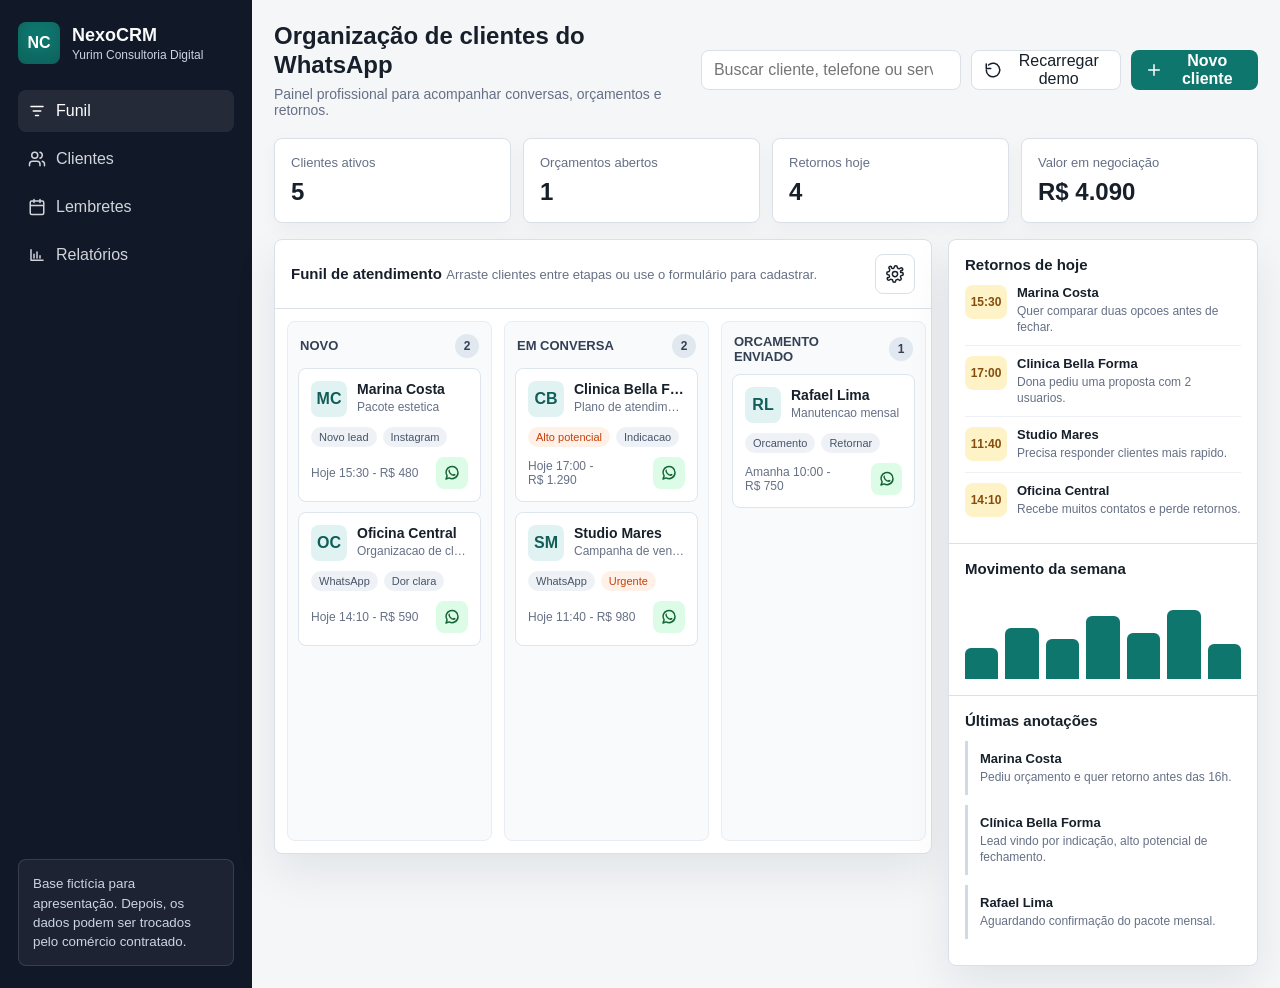
==== index.html @ 7f3ce528 "crm" ====
<!doctype html>
<html lang="pt-BR">

<head>
    <meta charset="utf-8">
    <meta name="viewport" content="width=device-width, initial-scale=1">
    <title>NexoCRM - Demonstração</title>
    <link rel="stylesheet" href="css/style.css">
</head>

</head>

<body>
    <div class="app">
        <aside class="sidebar">
            <div class="brand">
                <div class="mark">NC</div>
                <div>
                    <strong>NexoCRM</strong>
                    <span>Yurim Consultoria Digital</span>
                </div>
            </div>

            <nav class="nav" aria-label="Menu principal">
                <button class="active" type="button" title="Funil">
                    <svg class="icon" viewBox="0 0 24 24" fill="none" aria-hidden="true">
                        <path d="M4 6h16M7 12h10M10 18h4" stroke="currentColor" stroke-width="2"
                            stroke-linecap="round" />
                    </svg>
                    Funil
                </button>
                <button type="button" title="Clientes">
                    <svg class="icon" viewBox="0 0 24 24" fill="none" aria-hidden="true">
                        <path
                            d="M16 21v-2a4 4 0 0 0-4-4H6a4 4 0 0 0-4 4v2M9 11a4 4 0 1 0 0-8 4 4 0 0 0 0 8ZM22 21v-2a4 4 0 0 0-3-3.87M16 3.13a4 4 0 0 1 0 7.75"
                            stroke="currentColor" stroke-width="2" stroke-linecap="round" stroke-linejoin="round" />
                    </svg>
                    Clientes
                </button>
                <button type="button" title="Lembretes">
                    <svg class="icon" viewBox="0 0 24 24" fill="none" aria-hidden="true">
                        <path
                            d="M8 2v4M16 2v4M3 10h18M5 4h14a2 2 0 0 1 2 2v14a2 2 0 0 1-2 2H5a2 2 0 0 1-2-2V6a2 2 0 0 1 2-2Z"
                            stroke="currentColor" stroke-width="2" stroke-linecap="round" />
                    </svg>
                    Lembretes
                </button>
                <button type="button" title="Relatórios">
                    <svg class="icon" viewBox="0 0 24 24" fill="none" aria-hidden="true">
                        <path d="M4 19V5M4 19h16M8 16v-5M12 16V8M16 16v-3" stroke="currentColor" stroke-width="2"
                            stroke-linecap="round" />
                    </svg>
                    Relatórios
                </button>
            </nav>

            <div class="sidebar-note">
                <small>Base fictícia para apresentação. Depois, os dados podem ser trocados pelo comércio
                    contratado.</small>
            </div>
        </aside>

        <main class="main">
            <header class="topbar">
                <div class="title">
                    <h1>Organização de clientes do WhatsApp</h1>
                    <p>Painel profissional para acompanhar conversas, orçamentos e retornos.</p>
                </div>
                <div class="actions">
                    <input class="search" id="search" type="search" placeholder="Buscar cliente, telefone ou serviço">
                    <button class="secondary" type="button" id="demoDataBtn">
                        <svg class="icon" viewBox="0 0 24 24" fill="none" aria-hidden="true">
                            <path d="M3 12a9 9 0 1 0 3-6.7M3 4v6h6" stroke="currentColor" stroke-width="2"
                                stroke-linecap="round" stroke-linejoin="round" />
                        </svg>
                        Recarregar demo
                    </button>
                    <button class="primary" type="button" id="openModal">
                        <svg class="icon" viewBox="0 0 24 24" fill="none" aria-hidden="true">
                            <path d="M12 5v14M5 12h14" stroke="currentColor" stroke-width="2" stroke-linecap="round" />
                        </svg>
                        Novo cliente
                    </button>
                </div>
            </header>

            <section class="metrics" aria-label="Resumo">
                <div class="metric">
                    <span>Clientes ativos</span>
                    <strong id="activeCount">0</strong>
                </div>
                <div class="metric">
                    <span>Orçamentos abertos</span>
                    <strong id="quoteCount">0</strong>
                </div>
                <div class="metric">
                    <span>Retornos hoje</span>
                    <strong id="reminderCount">0</strong>
                </div>
                <div class="metric">
                    <span>Valor em negociação</span>
                    <strong id="pipelineValue">R$ 0</strong>
                </div>
            </section>

            <section class="layout">
                <div class="board-wrap">
                    <div class="board-head">
                        <div>
                            <strong>Funil de atendimento</strong>
                            <span>Arraste clientes entre etapas ou use o formulário para cadastrar.</span>
                        </div>
                        <button class="icon-btn" type="button" title="Configurações">
                            <svg class="icon" viewBox="0 0 24 24" fill="none" aria-hidden="true">
                                <path
                                    d="M12 15.5a3.5 3.5 0 1 0 0-7 3.5 3.5 0 0 0 0 7ZM19.4 15a1.7 1.7 0 0 0 .34 1.87l.06.06a2 2 0 1 1-2.83 2.83l-.06-.06A1.7 1.7 0 0 0 15 19.36a1.7 1.7 0 0 0-1 .15 1.7 1.7 0 0 0-1 1.55V21a2 2 0 1 1-4 0v-.09a1.7 1.7 0 0 0-1-1.55 1.7 1.7 0 0 0-1-.15 1.7 1.7 0 0 0-1.87.34l-.06.06a2 2 0 1 1-2.83-2.83l.06-.06A1.7 1.7 0 0 0 4.64 15a1.7 1.7 0 0 0-.15-1 1.7 1.7 0 0 0-1.55-1H3a2 2 0 1 1 0-4h.09a1.7 1.7 0 0 0 1.55-1 1.7 1.7 0 0 0 .15-1 1.7 1.7 0 0 0-.34-1.87l-.06-.06a2 2 0 1 1 2.83-2.83l.06.06A1.7 1.7 0 0 0 9 4.64a1.7 1.7 0 0 0 1-.15 1.7 1.7 0 0 0 1-1.55V3a2 2 0 1 1 4 0v.09a1.7 1.7 0 0 0 1 1.55 1.7 1.7 0 0 0 1 .15 1.7 1.7 0 0 0 1.87-.34l.06-.06a2 2 0 1 1 2.83 2.83l-.06.06A1.7 1.7 0 0 0 19.36 9c.06.35.12.68.15 1H21a2 2 0 1 1 0 4h-.09a1.7 1.7 0 0 0-1.55 1Z"
                                    stroke="currentColor" stroke-width="2" stroke-linecap="round"
                                    stroke-linejoin="round" />
                            </svg>
                        </button>
                    </div>
                    <div class="board" id="board"></div>
                </div>

                <aside class="aside-panel">
                    <div class="aside-section">
                        <h3>Retornos de hoje</h3>
                        <div id="reminders"></div>
                    </div>
                    <div class="aside-section">
                        <h3>Movimento da semana</h3>
                        <div class="mini-chart" aria-label="Gráfico de contatos por dia">
                            <div class="bar" style="height: 38%"></div>
                            <div class="bar" style="height: 62%"></div>
                            <div class="bar" style="height: 48%"></div>
                            <div class="bar" style="height: 76%"></div>
                            <div class="bar" style="height: 56%"></div>
                            <div class="bar" style="height: 84%"></div>
                            <div class="bar" style="height: 42%"></div>
                        </div>
                    </div>
                    <div class="aside-section">
                        <h3>Últimas anotações</h3>
                        <div class="activity">
                            <strong>Marina Costa</strong>
                            <span>Pediu orçamento e quer retorno antes das 16h.</span>
                        </div>
                        <div class="activity">
                            <strong>Clínica Bella Forma</strong>
                            <span>Lead vindo por indicação, alto potencial de fechamento.</span>
                        </div>
                        <div class="activity">
                            <strong>Rafael Lima</strong>
                            <span>Aguardando confirmação do pacote mensal.</span>
                        </div>
                    </div>
                </aside>
            </section>
        </main>
    </div>

    <div class="modal-backdrop" id="modalBackdrop" role="dialog" aria-modal="true" aria-labelledby="modalTitle">
        <div class="modal">
            <div class="modal-head">
                <h2 id="modalTitle">Novo cliente</h2>
                <button class="icon-btn" type="button" id="closeModal" title="Fechar">
                    <svg class="icon" viewBox="0 0 24 24" fill="none" aria-hidden="true">
                        <path d="M18 6 6 18M6 6l12 12" stroke="currentColor" stroke-width="2" stroke-linecap="round" />
                    </svg>
                </button>
            </div>
            <form class="form" id="clientForm">
                <div class="field">
                    <label for="name">Nome</label>
                    <input id="name" name="name" required placeholder="Ex.: Camila Rocha">
                </div>
                <div class="field">
                    <label for="phone">WhatsApp</label>
                    <input id="phone" name="phone" required placeholder="Ex.: 11999990000">
                </div>
                <div class="field">
                    <label for="service">Interesse</label>
                    <input id="service" name="service" required placeholder="Ex.: orçamento mensal">
                </div>
                <div class="field">
                    <label for="value">Valor estimado</label>
                    <input id="value" name="value" type="number" min="0" step="50" placeholder="Ex.: 650">
                </div>
                <div class="field">
                    <label for="stage">Etapa</label>
                    <select id="stage" name="stage">
                        <option value="novo">Novo</option>
                        <option value="conversa">Em conversa</option>
                        <option value="orcamento">Orçamento enviado</option>
                        <option value="fechado">Fechado</option>
                        <option value="perdido">Perdido</option>
                    </select>
                </div>
                <div class="field">
                    <label for="reminder">Retorno</label>
                    <input id="reminder" name="reminder" placeholder="Ex.: Hoje 15:30">
                </div>
                <div class="field full">
                    <label for="note">Observação</label>
                    <textarea id="note" name="note" rows="3"
                        placeholder="Resumo da conversa, preferência ou próximo passo"></textarea>
                </div>
                <div class="modal-actions">
                    <button class="secondary" type="button" id="cancelModal">Cancelar</button>
                    <button class="primary" type="submit">Salvar cliente</button>
                </div>
            </form>
        </div>
    </div>

    <div class="toast" id="toast"></div>

    <script src="js/custom.js"></script>
</body>

</html>
---- css/style.css ----
:root {
      --bg: #f4f6f8;
      --panel: #ffffff;
      --panel-soft: #f8fafc;
      --ink: #17202a;
      --muted: #667085;
      --line: #d9e0e8;
      --brand: #0f766e;
      --brand-strong: #115e59;
      --accent: #c2410c;
      --ok: #15803d;
      --warn: #a16207;
      --lost: #9f1239;
      --shadow: 0 18px 45px rgba(15, 23, 42, 0.08);
    }

    * {
      box-sizing: border-box;
    }

    body {
      margin: 0;
      font-family: Inter, "Segoe UI", Arial, sans-serif;
      background: var(--bg);
      color: var(--ink);
      letter-spacing: 0;
    }

    button, input, select, textarea {
      font: inherit;
    }

    .app {
      min-height: 100vh;
      display: grid;
      grid-template-columns: 252px 1fr;
    }

    .sidebar {
      background: #111827;
      color: #f9fafb;
      padding: 22px 18px;
      display: flex;
      flex-direction: column;
      gap: 26px;
    }

    .brand {
      display: flex;
      align-items: center;
      gap: 12px;
    }

    .mark {
      width: 42px;
      height: 42px;
      border-radius: 8px;
      display: grid;
      place-items: center;
      background: #0f766e;
      color: white;
      font-weight: 800;
      box-shadow: inset 0 -8px 18px rgba(0, 0, 0, 0.18);
    }

    .brand strong {
      display: block;
      font-size: 18px;
    }

    .brand span {
      display: block;
      margin-top: 2px;
      color: #cbd5e1;
      font-size: 12px;
    }

    .nav {
      display: grid;
      gap: 6px;
    }

    .nav button {
      border: 0;
      color: #d1d5db;
      background: transparent;
      min-height: 42px;
      padding: 0 10px;
      border-radius: 8px;
      display: flex;
      align-items: center;
      gap: 10px;
      cursor: pointer;
      text-align: left;
    }

    .nav button.active,
    .nav button:hover {
      background: rgba(255, 255, 255, 0.08);
      color: #fff;
    }

    .icon {
      width: 18px;
      height: 18px;
      flex: 0 0 auto;
    }

    .sidebar-note {
      margin-top: auto;
      padding: 14px;
      border: 1px solid rgba(255, 255, 255, 0.12);
      border-radius: 8px;
      background: rgba(255, 255, 255, 0.05);
    }

    .sidebar-note small {
      display: block;
      color: #cbd5e1;
      line-height: 1.45;
    }

    .main {
      min-width: 0;
      padding: 22px;
    }

    .topbar {
      display: flex;
      justify-content: space-between;
      align-items: center;
      gap: 16px;
      margin-bottom: 20px;
    }

    .title h1 {
      margin: 0;
      font-size: 24px;
      line-height: 1.2;
    }

    .title p {
      margin: 6px 0 0;
      color: var(--muted);
      font-size: 14px;
    }

    .actions {
      display: flex;
      align-items: center;
      gap: 10px;
    }

    .search {
      min-width: 260px;
      border: 1px solid var(--line);
      border-radius: 8px;
      min-height: 40px;
      padding: 0 12px;
      background: white;
      outline: none;
    }

    .primary,
    .secondary,
    .icon-btn {
      border: 0;
      border-radius: 8px;
      min-height: 40px;
      display: inline-flex;
      align-items: center;
      justify-content: center;
      gap: 8px;
      cursor: pointer;
    }

    .primary {
      background: var(--brand);
      color: white;
      padding: 0 14px;
      font-weight: 700;
    }

    .primary:hover {
      background: var(--brand-strong);
    }

    .secondary {
      background: white;
      color: var(--ink);
      border: 1px solid var(--line);
      padding: 0 12px;
    }

    .icon-btn {
      width: 40px;
      background: white;
      border: 1px solid var(--line);
      color: var(--ink);
    }

    .metrics {
      display: grid;
      grid-template-columns: repeat(4, minmax(0, 1fr));
      gap: 12px;
      margin-bottom: 16px;
    }

    .metric {
      background: var(--panel);
      border: 1px solid var(--line);
      border-radius: 8px;
      padding: 16px;
      box-shadow: 0 6px 18px rgba(15, 23, 42, 0.04);
    }

    .metric span {
      display: block;
      color: var(--muted);
      font-size: 13px;
    }

    .metric strong {
      display: block;
      margin-top: 8px;
      font-size: 24px;
    }

    .layout {
      display: grid;
      grid-template-columns: minmax(0, 1fr) 310px;
      gap: 16px;
      align-items: start;
    }

    .board-wrap,
    .aside-panel {
      background: var(--panel);
      border: 1px solid var(--line);
      border-radius: 8px;
      box-shadow: var(--shadow);
    }

    .board-head {
      padding: 14px 16px;
      border-bottom: 1px solid var(--line);
      display: flex;
      justify-content: space-between;
      align-items: center;
      gap: 12px;
    }

    .board-head strong {
      font-size: 15px;
    }

    .board-head span {
      color: var(--muted);
      font-size: 13px;
    }

    .board {
      display: grid;
      grid-template-columns: repeat(5, minmax(205px, 1fr));
      gap: 12px;
      padding: 12px;
      overflow-x: auto;
    }

    .column {
      background: var(--panel-soft);
      border: 1px solid #e8edf3;
      border-radius: 8px;
      min-height: 520px;
      padding: 10px;
    }

    .column h2 {
      margin: 2px 2px 10px;
      font-size: 13px;
      display: flex;
      align-items: center;
      justify-content: space-between;
      gap: 8px;
      color: #344054;
      text-transform: uppercase;
    }

    .count {
      min-width: 24px;
      height: 24px;
      border-radius: 999px;
      display: inline-grid;
      place-items: center;
      background: #e2e8f0;
      color: #334155;
      font-size: 12px;
    }

    .card {
      background: white;
      border: 1px solid #dde5ee;
      border-radius: 8px;
      padding: 12px;
      margin-bottom: 10px;
      cursor: grab;
    }

    .card:hover {
      border-color: #9bb8b4;
      box-shadow: 0 10px 22px rgba(15, 23, 42, 0.08);
    }

    .card-top {
      display: flex;
      gap: 10px;
      align-items: flex-start;
    }

    .avatar {
      width: 36px;
      height: 36px;
      border-radius: 8px;
      background: #e0f2f1;
      color: #115e59;
      display: grid;
      place-items: center;
      font-weight: 800;
      flex: 0 0 auto;
    }

    .client {
      min-width: 0;
    }

    .client strong {
      display: block;
      font-size: 14px;
      white-space: nowrap;
      overflow: hidden;
      text-overflow: ellipsis;
    }

    .client span {
      display: block;
      margin-top: 3px;
      color: var(--muted);
      font-size: 12px;
      white-space: nowrap;
      overflow: hidden;
      text-overflow: ellipsis;
    }

    .tag-row {
      display: flex;
      flex-wrap: wrap;
      gap: 6px;
      margin: 10px 0;
    }

    .tag {
      border-radius: 999px;
      padding: 4px 8px;
      font-size: 11px;
      background: #eef2f7;
      color: #475467;
    }

    .tag.hot {
      background: #fff1e7;
      color: var(--accent);
    }

    .tag.ok {
      background: #e9f8ee;
      color: var(--ok);
    }

    .card-footer {
      display: flex;
      justify-content: space-between;
      align-items: center;
      gap: 8px;
      color: var(--muted);
      font-size: 12px;
    }

    .whats {
      width: 32px;
      height: 32px;
      border-radius: 8px;
      border: 0;
      background: #dcfce7;
      color: #166534;
      display: inline-grid;
      place-items: center;
      cursor: pointer;
    }

    .aside-panel {
      overflow: hidden;
    }

    .aside-section {
      padding: 16px;
      border-bottom: 1px solid var(--line);
    }

    .aside-section:last-child {
      border-bottom: 0;
    }

    .aside-section h3 {
      margin: 0 0 12px;
      font-size: 15px;
    }

    .reminder {
      display: grid;
      grid-template-columns: 42px 1fr;
      gap: 10px;
      padding: 10px 0;
      border-top: 1px solid #edf1f5;
    }

    .reminder:first-of-type {
      border-top: 0;
      padding-top: 0;
    }

    .time {
      height: 34px;
      border-radius: 8px;
      background: #fef3c7;
      color: #854d0e;
      display: grid;
      place-items: center;
      font-size: 12px;
      font-weight: 800;
    }

    .reminder strong,
    .activity strong {
      display: block;
      font-size: 13px;
    }

    .reminder span,
    .activity span {
      display: block;
      margin-top: 3px;
      color: var(--muted);
      font-size: 12px;
      line-height: 1.35;
    }

    .activity {
      padding: 10px 0 10px 12px;
      border-left: 3px solid #d0d9e5;
      margin-bottom: 10px;
    }

    .mini-chart {
      display: grid;
      grid-template-columns: repeat(7, 1fr);
      align-items: end;
      gap: 7px;
      height: 90px;
      padding-top: 8px;
    }

    .bar {
      border-radius: 6px 6px 0 0;
      background: #0f766e;
      min-height: 18px;
    }

    .modal-backdrop {
      position: fixed;
      inset: 0;
      display: none;
      place-items: center;
      background: rgba(15, 23, 42, 0.42);
      padding: 18px;
      z-index: 10;
    }

    .modal-backdrop.open {
      display: grid;
    }

    .modal {
      width: min(560px, 100%);
      background: white;
      border-radius: 8px;
      box-shadow: 0 28px 80px rgba(15, 23, 42, 0.24);
      overflow: hidden;
    }

    .modal-head {
      padding: 16px 18px;
      border-bottom: 1px solid var(--line);
      display: flex;
      justify-content: space-between;
      align-items: center;
      gap: 10px;
    }

    .modal-head h2 {
      margin: 0;
      font-size: 18px;
    }

    .form {
      padding: 18px;
      display: grid;
      grid-template-columns: 1fr 1fr;
      gap: 12px;
    }

    .field {
      display: grid;
      gap: 6px;
    }

    .field.full {
      grid-column: 1 / -1;
    }

    .field label {
      font-size: 12px;
      color: #475467;
      font-weight: 700;
    }

    .field input,
    .field select,
    .field textarea {
      width: 100%;
      border: 1px solid var(--line);
      border-radius: 8px;
      min-height: 40px;
      padding: 9px 10px;
      outline: none;
      resize: vertical;
    }

    .modal-actions {
      grid-column: 1 / -1;
      display: flex;
      justify-content: flex-end;
      gap: 10px;
      padding-top: 4px;
    }

    .toast {
      position: fixed;
      right: 18px;
      bottom: 18px;
      background: #111827;
      color: white;
      padding: 12px 14px;
      border-radius: 8px;
      box-shadow: var(--shadow);
      display: none;
      z-index: 20;
      font-size: 14px;
    }

    .toast.show {
      display: block;
    }

    @media (max-width: 1100px) {
      .app {
        grid-template-columns: 1fr;
      }

      .sidebar {
        display: none;
      }

      .layout {
        grid-template-columns: 1fr;
      }
    }

    @media (max-width: 760px) {
      .main {
        padding: 14px;
      }

      .topbar,
      .actions {
        align-items: stretch;
        flex-direction: column;
      }

      .search,
      .primary,
      .secondary {
        width: 100%;
      }

      .metrics {
        grid-template-columns: 1fr 1fr;
      }

      .board {
        grid-template-columns: repeat(5, 220px);
      }

      .form {
        grid-template-columns: 1fr;
      }
    }
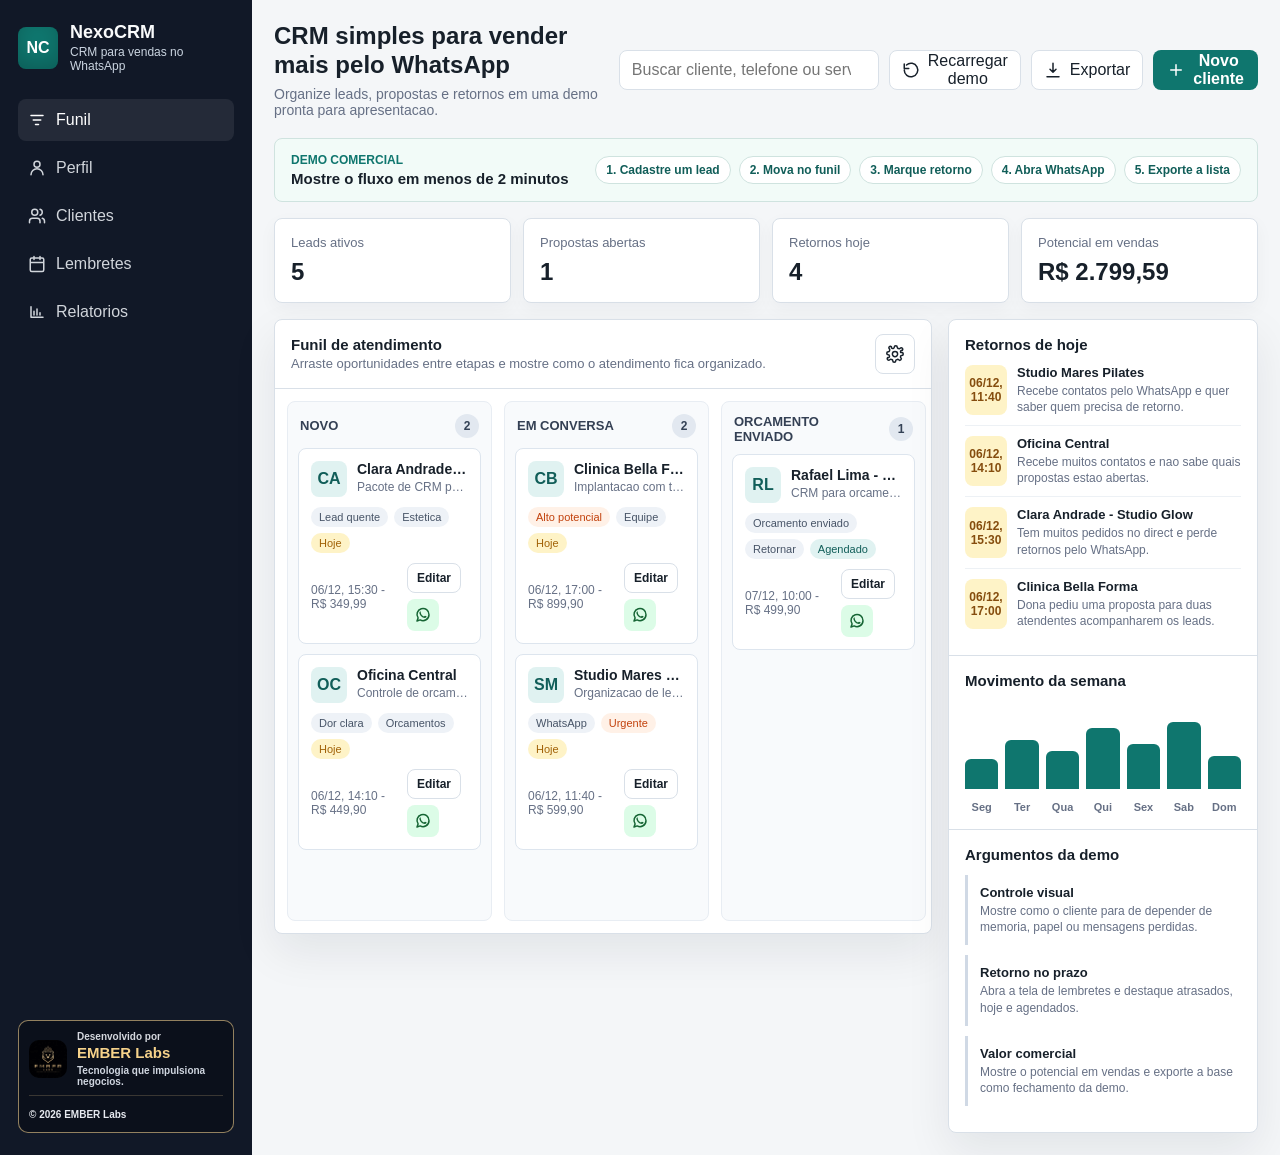
==== commit 24c529c3: "Atualiza demo comercial do CRM" ====
--- a/index.html
+++ b/index.html
@@ -4,10 +4,8 @@
 <head>
     <meta charset="utf-8">
     <meta name="viewport" content="width=device-width, initial-scale=1">
-    <title>NexoCRM - Demonstração</title>
+    <title>NexoCRM - Demo Comercial</title>
     <link rel="stylesheet" href="css/style.css">
-</head>
-
 </head>
 
 <body>
@@ -17,19 +15,26 @@
                 <div class="mark">NC</div>
                 <div>
                     <strong>NexoCRM</strong>
-                    <span>Yurim Consultoria Digital</span>
+                    <span>CRM para vendas no WhatsApp</span>
                 </div>
             </div>
 
             <nav class="nav" aria-label="Menu principal">
-                <button class="active" type="button" title="Funil">
+                <button class="active" type="button" title="Funil" data-view="funil">
                     <svg class="icon" viewBox="0 0 24 24" fill="none" aria-hidden="true">
                         <path d="M4 6h16M7 12h10M10 18h4" stroke="currentColor" stroke-width="2"
                             stroke-linecap="round" />
                     </svg>
                     Funil
                 </button>
-                <button type="button" title="Clientes">
+                <button type="button" title="Perfil" data-view="perfil">
+                    <svg class="icon" viewBox="0 0 24 24" fill="none" aria-hidden="true">
+                        <path d="M20 21a8 8 0 0 0-16 0M12 11a4 4 0 1 0 0-8 4 4 0 0 0 0 8Z" stroke="currentColor"
+                            stroke-width="2" stroke-linecap="round" />
+                    </svg>
+                    Perfil
+                </button>
+                <button type="button" title="Clientes" data-view="clientes">
                     <svg class="icon" viewBox="0 0 24 24" fill="none" aria-hidden="true">
                         <path
                             d="M16 21v-2a4 4 0 0 0-4-4H6a4 4 0 0 0-4 4v2M9 11a4 4 0 1 0 0-8 4 4 0 0 0 0 8ZM22 21v-2a4 4 0 0 0-3-3.87M16 3.13a4 4 0 0 1 0 7.75"
@@ -37,7 +42,7 @@
                     </svg>
                     Clientes
                 </button>
-                <button type="button" title="Lembretes">
+                <button type="button" title="Lembretes" data-view="lembretes">
                     <svg class="icon" viewBox="0 0 24 24" fill="none" aria-hidden="true">
                         <path
                             d="M8 2v4M16 2v4M3 10h18M5 4h14a2 2 0 0 1 2 2v14a2 2 0 0 1-2 2H5a2 2 0 0 1-2-2V6a2 2 0 0 1 2-2Z"
@@ -45,29 +50,42 @@
                     </svg>
                     Lembretes
                 </button>
-                <button type="button" title="Relatórios">
+                <button type="button" title="Relatorios" data-view="relatorios">
                     <svg class="icon" viewBox="0 0 24 24" fill="none" aria-hidden="true">
                         <path d="M4 19V5M4 19h16M8 16v-5M12 16V8M16 16v-3" stroke="currentColor" stroke-width="2"
                             stroke-linecap="round" />
                     </svg>
-                    Relatórios
+                    Relatorios
                 </button>
             </nav>
 
-            <div class="sidebar-note">
-                <small>Base fictícia para apresentação. Depois, os dados podem ser trocados pelo comércio
-                    contratado.</small>
+            <div class="sidebar-footer">
+                <div class="ember-footer">
+                    <div class="ember-card">
+                        <div class="ember-top">
+                            <img src="img/ember-labs.png" alt="EMBER Labs" class="ember-logo">
+                            <div>
+                                <span>Desenvolvido por</span>
+                                <strong>EMBER Labs</strong>
+                                <p>Tecnologia que impulsiona negocios.</p>
+                            </div>
+                        </div>
+                        <div class="ember-bottom">
+                            <strong>&copy; 2026 EMBER Labs</strong>
+                        </div>
+                    </div>
+                </div>
             </div>
         </aside>
 
         <main class="main">
             <header class="topbar">
                 <div class="title">
-                    <h1>Organização de clientes do WhatsApp</h1>
-                    <p>Painel profissional para acompanhar conversas, orçamentos e retornos.</p>
+                    <h1 id="pageTitle">CRM simples para vender mais pelo WhatsApp</h1>
+                    <p id="pageSubtitle">Organize leads, propostas e retornos em uma demo pronta para apresentacao.</p>
                 </div>
                 <div class="actions">
-                    <input class="search" id="search" type="search" placeholder="Buscar cliente, telefone ou serviço">
+                    <input class="search" id="search" type="search" placeholder="Buscar cliente, telefone ou servico">
                     <button class="secondary" type="button" id="demoDataBtn">
                         <svg class="icon" viewBox="0 0 24 24" fill="none" aria-hidden="true">
                             <path d="M3 12a9 9 0 1 0 3-6.7M3 4v6h6" stroke="currentColor" stroke-width="2"
@@ -75,6 +93,13 @@
                         </svg>
                         Recarregar demo
                     </button>
+                    <button class="secondary" type="button" id="exportClientsBtn">
+                        <svg class="icon" viewBox="0 0 24 24" fill="none" aria-hidden="true">
+                            <path d="M12 3v12M8 11l4 4 4-4M4 21h16" stroke="currentColor" stroke-width="2"
+                                stroke-linecap="round" stroke-linejoin="round" />
+                        </svg>
+                        Exportar
+                    </button>
                     <button class="primary" type="button" id="openModal">
                         <svg class="icon" viewBox="0 0 24 24" fill="none" aria-hidden="true">
                             <path d="M12 5v14M5 12h14" stroke="currentColor" stroke-width="2" stroke-linecap="round" />
@@ -84,13 +109,27 @@
                 </div>
             </header>
 
+            <section class="demo-strip" aria-label="Roteiro da demonstracao">
+                <div>
+                    <span class="eyebrow">Demo comercial</span>
+                    <strong>Mostre o fluxo em menos de 2 minutos</strong>
+                </div>
+                <div class="demo-steps">
+                    <span>1. Cadastre um lead</span>
+                    <span>2. Mova no funil</span>
+                    <span>3. Marque retorno</span>
+                    <span>4. Abra WhatsApp</span>
+                    <span>5. Exporte a lista</span>
+                </div>
+            </section>
+
             <section class="metrics" aria-label="Resumo">
                 <div class="metric">
-                    <span>Clientes ativos</span>
+                    <span>Leads ativos</span>
                     <strong id="activeCount">0</strong>
                 </div>
                 <div class="metric">
-                    <span>Orçamentos abertos</span>
+                    <span>Propostas abertas</span>
                     <strong id="quoteCount">0</strong>
                 </div>
                 <div class="metric">
@@ -98,64 +137,161 @@
                     <strong id="reminderCount">0</strong>
                 </div>
                 <div class="metric">
-                    <span>Valor em negociação</span>
+                    <span>Potencial em vendas</span>
                     <strong id="pipelineValue">R$ 0</strong>
                 </div>
             </section>
 
-            <section class="layout">
-                <div class="board-wrap">
-                    <div class="board-head">
+            <section class="view active" id="view-funil">
+                <div class="layout">
+                    <div class="board-wrap">
+                        <div class="board-head">
+                            <div>
+                                <strong>Funil de atendimento</strong>
+                            <span>Arraste oportunidades entre etapas e mostre como o atendimento fica organizado.</span>
+                            </div>
+                            <button class="icon-btn" type="button" title="Configuracoes">
+                                <svg class="icon" viewBox="0 0 24 24" fill="none" aria-hidden="true">
+                                    <path
+                                        d="M12 15.5a3.5 3.5 0 1 0 0-7 3.5 3.5 0 0 0 0 7ZM19.4 15a1.7 1.7 0 0 0 .34 1.87l.06.06a2 2 0 1 1-2.83 2.83l-.06-.06A1.7 1.7 0 0 0 15 19.36a1.7 1.7 0 0 0-1 .15 1.7 1.7 0 0 0-1 1.55V21a2 2 0 1 1-4 0v-.09a1.7 1.7 0 0 0-1-1.55 1.7 1.7 0 0 0-1-.15 1.7 1.7 0 0 0-1.87.34l-.06.06a2 2 0 1 1-2.83-2.83l.06-.06A1.7 1.7 0 0 0 4.64 15a1.7 1.7 0 0 0-.15-1 1.7 1.7 0 0 0-1.55-1H3a2 2 0 1 1 0-4h.09a1.7 1.7 0 0 0 1.55-1 1.7 1.7 0 0 0 .15-1 1.7 1.7 0 0 0-.34-1.87l-.06-.06a2 2 0 1 1 2.83-2.83l.06.06A1.7 1.7 0 0 0 9 4.64a1.7 1.7 0 0 0 1-.15 1.7 1.7 0 0 0 1-1.55V3a2 2 0 1 1 4 0v.09a1.7 1.7 0 0 0 1 1.55 1.7 1.7 0 0 0 1 .15 1.7 1.7 0 0 0 1.87-.34l.06-.06a2 2 0 1 1 2.83 2.83l-.06.06A1.7 1.7 0 0 0 19.36 9c.06.35.12.68.15 1H21a2 2 0 1 1 0 4h-.09a1.7 1.7 0 0 0-1.55 1Z"
+                                        stroke="currentColor" stroke-width="2" stroke-linecap="round"
+                                        stroke-linejoin="round" />
+                                </svg>
+                            </button>
+                        </div>
+                        <div class="board" id="board"></div>
+                    </div>
+
+                    <aside class="aside-panel">
+                        <div class="aside-section">
+                            <h3>Retornos de hoje</h3>
+                            <div id="reminders"></div>
+                        </div>
+                        <div class="aside-section">
+                            <h3>Movimento da semana</h3>
+                            <div class="mini-chart" aria-label="Grafico de contatos por dia">
+                                <div class="chart-day"><div class="bar" style="height: 38%"></div><span>Seg</span></div>
+                                <div class="chart-day"><div class="bar" style="height: 62%"></div><span>Ter</span></div>
+                                <div class="chart-day"><div class="bar" style="height: 48%"></div><span>Qua</span></div>
+                                <div class="chart-day"><div class="bar" style="height: 76%"></div><span>Qui</span></div>
+                                <div class="chart-day"><div class="bar" style="height: 56%"></div><span>Sex</span></div>
+                                <div class="chart-day"><div class="bar" style="height: 84%"></div><span>Sab</span></div>
+                                <div class="chart-day"><div class="bar" style="height: 42%"></div><span>Dom</span></div>
+                            </div>
+                        </div>
+                        <div class="aside-section">
+                            <h3>Argumentos da demo</h3>
+                            <div id="activityList"></div>
+                        </div>
+                    </aside>
+                </div>
+            </section>
+
+            <section class="view" id="view-perfil">
+                <div class="profile-grid">
+                    <div class="profile-card hero-profile">
+                        <div class="profile-avatar">YD</div>
                         <div>
-                            <strong>Funil de atendimento</strong>
-                            <span>Arraste clientes entre etapas ou use o formulário para cadastrar.</span>
-                        </div>
-                        <button class="icon-btn" type="button" title="Configurações">
-                            <svg class="icon" viewBox="0 0 24 24" fill="none" aria-hidden="true">
-                                <path
-                                    d="M12 15.5a3.5 3.5 0 1 0 0-7 3.5 3.5 0 0 0 0 7ZM19.4 15a1.7 1.7 0 0 0 .34 1.87l.06.06a2 2 0 1 1-2.83 2.83l-.06-.06A1.7 1.7 0 0 0 15 19.36a1.7 1.7 0 0 0-1 .15 1.7 1.7 0 0 0-1 1.55V21a2 2 0 1 1-4 0v-.09a1.7 1.7 0 0 0-1-1.55 1.7 1.7 0 0 0-1-.15 1.7 1.7 0 0 0-1.87.34l-.06.06a2 2 0 1 1-2.83-2.83l.06-.06A1.7 1.7 0 0 0 4.64 15a1.7 1.7 0 0 0-.15-1 1.7 1.7 0 0 0-1.55-1H3a2 2 0 1 1 0-4h.09a1.7 1.7 0 0 0 1.55-1 1.7 1.7 0 0 0 .15-1 1.7 1.7 0 0 0-.34-1.87l-.06-.06a2 2 0 1 1 2.83-2.83l.06.06A1.7 1.7 0 0 0 9 4.64a1.7 1.7 0 0 0 1-.15 1.7 1.7 0 0 0 1-1.55V3a2 2 0 1 1 4 0v.09a1.7 1.7 0 0 0 1 1.55 1.7 1.7 0 0 0 1 .15 1.7 1.7 0 0 0 1.87-.34l.06-.06a2 2 0 1 1 2.83 2.83l-.06.06A1.7 1.7 0 0 0 19.36 9c.06.35.12.68.15 1H21a2 2 0 1 1 0 4h-.09a1.7 1.7 0 0 0-1.55 1Z"
-                                    stroke="currentColor" stroke-width="2" stroke-linecap="round"
-                                    stroke-linejoin="round" />
-                            </svg>
-                        </button>
-                    </div>
-                    <div class="board" id="board"></div>
-                </div>
-
-                <aside class="aside-panel">
-                    <div class="aside-section">
-                        <h3>Retornos de hoje</h3>
-                        <div id="reminders"></div>
-                    </div>
-                    <div class="aside-section">
-                        <h3>Movimento da semana</h3>
-                        <div class="mini-chart" aria-label="Gráfico de contatos por dia">
-                            <div class="bar" style="height: 38%"></div>
-                            <div class="bar" style="height: 62%"></div>
-                            <div class="bar" style="height: 48%"></div>
-                            <div class="bar" style="height: 76%"></div>
-                            <div class="bar" style="height: 56%"></div>
-                            <div class="bar" style="height: 84%"></div>
-                            <div class="bar" style="height: 42%"></div>
-                        </div>
-                    </div>
-                    <div class="aside-section">
-                        <h3>Últimas anotações</h3>
-                        <div class="activity">
-                            <strong>Marina Costa</strong>
-                            <span>Pediu orçamento e quer retorno antes das 16h.</span>
-                        </div>
-                        <div class="activity">
-                            <strong>Clínica Bella Forma</strong>
-                            <span>Lead vindo por indicação, alto potencial de fechamento.</span>
-                        </div>
-                        <div class="activity">
-                            <strong>Rafael Lima</strong>
-                            <span>Aguardando confirmação do pacote mensal.</span>
-                        </div>
-                    </div>
-                </aside>
-            </section>
+                            <span class="eyebrow">Produto demonstrativo</span>
+                            <h2>NexoCRM para WhatsApp</h2>
+                            <p>Uma solucao simples para pequenas empresas controlarem leads, propostas e retornos sem perder vendas.
+                            </p>
+                        </div>
+                    </div>
+                    <div class="profile-card">
+                        <h3>Dados da empresa</h3>
+                        <div class="info-list">
+                            <div><span>Produto</span><strong>NexoCRM</strong></div>
+                            <div><span>Publico ideal</span><strong>Pequenos negocios</strong></div>
+                            <div><span>Canal principal</span><strong>WhatsApp</strong></div>
+                            <div><span>Entrega</span><strong>Demo + implantacao</strong></div>
+                        </div>
+                    </div>
+                    <div class="profile-card">
+                        <h3>Beneficios para vender</h3>
+                        <label class="check-row"><input type="checkbox" checked> Nao perder retorno de clientes</label>
+                        <label class="check-row"><input type="checkbox" checked> Visualizar propostas abertas</label>
+                        <label class="check-row"><input type="checkbox" checked> Exportar lista para acompanhamento</label>
+                    </div>
+                    <div class="profile-card wide">
+                        <h3>Mensagem pronta para WhatsApp</h3>
+                        <textarea
+                            rows="4">Ola! Vi seu interesse e deixei seu atendimento organizado aqui no nosso painel. Posso te chamar para seguirmos com a proposta?</textarea>
+                    </div>
+                    <div class="profile-card wide">
+                        <h3>Oferta sugerida</h3>
+                        <div class="offer-list">
+                            <div><strong>Implantacao</strong><span>Configuracao inicial, treinamento e entrega da demo personalizada.</span></div>
+                            <div><strong>Mensalidade</strong><span>Suporte, ajustes simples e evolucao do painel conforme o uso.</span></div>
+                            <div><strong>Diferencial</strong><span>Produto direto ao ponto para quem vende por WhatsApp e precisa de controle.</span></div>
+                        </div>
+                    </div>
+                </div>
+            </section>
+
+            <section class="view" id="view-clientes">
+                <div class="table-panel">
+                    <div class="panel-head">
+                        <div>
+                            <strong>Lista de clientes</strong>
+                            <span>Consulta rapida com telefone, interesse, etapa e valor estimado.</span>
+                        </div>
+                        <button class="primary" type="button" id="openModalClients">Novo cliente</button>
+                    </div>
+                    <div class="table-wrap">
+                        <table>
+                            <thead>
+                                <tr>
+                                    <th>Cliente</th>
+                                    <th>WhatsApp</th>
+                                    <th>Interesse</th>
+                                    <th>Origem</th>
+                                    <th>Prioridade</th>
+                                    <th>Responsavel</th>
+                                    <th>Etapa</th>
+                                    <th>Retorno</th>
+                                    <th>Valor</th>
+                                    <th>Acoes</th>
+                                </tr>
+                            </thead>
+                            <tbody id="clientRows"></tbody>
+                        </table>
+                    </div>
+                </div>
+            </section>
+
+            <section class="view" id="view-lembretes">
+                <div class="reminder-grid" id="reminderCards"></div>
+            </section>
+
+            <section class="view" id="view-relatorios">
+                <div class="report-grid">
+                    <div class="report-card">
+                        <span>Conversao</span>
+                        <strong id="conversionRate">0%</strong>
+                        <p>Clientes fechados sobre total de contatos.</p>
+                    </div>
+                    <div class="report-card">
+                        <span>Ticket medio</span>
+                        <strong id="averageTicket">R$ 0</strong>
+                        <p>Media dos clientes fechados.</p>
+                    </div>
+                    <div class="report-card">
+                        <span>Maior etapa</span>
+                        <strong id="largestStage">-</strong>
+                        <p>Onde ha mais clientes neste momento.</p>
+                    </div>
+                    <div class="report-card wide">
+                        <h3>Clientes por etapa</h3>
+                        <div class="stage-chart" id="stageChart"></div>
+                    </div>
+                    <div class="report-card wide">
+                        <h3>Resumo executivo</h3>
+                        <div class="summary-list" id="summaryList"></div>
+                    </div>
+                </div>
+            </section>
+
         </main>
     </div>
 
@@ -170,6 +306,7 @@
                 </button>
             </div>
             <form class="form" id="clientForm">
+                <input id="clientId" name="clientId" type="hidden">
                 <div class="field">
                     <label for="name">Nome</label>
                     <input id="name" name="name" required placeholder="Ex.: Camila Rocha">
@@ -180,42 +317,84 @@
                 </div>
                 <div class="field">
                     <label for="service">Interesse</label>
-                    <input id="service" name="service" required placeholder="Ex.: orçamento mensal">
+                    <input id="service" name="service" required placeholder="Ex.: orcamento mensal">
+                </div>
+                <div class="field">
+                    <label for="source">Origem</label>
+                    <select id="source" name="source">
+                        <option value="WhatsApp">WhatsApp</option>
+                        <option value="Instagram">Instagram</option>
+                        <option value="Indicacao">Indicacao</option>
+                        <option value="Site">Site</option>
+                        <option value="Presencial">Presencial</option>
+                        <option value="Outro">Outro</option>
+                    </select>
+                </div>
+                <div class="field">
+                    <label for="priority">Prioridade</label>
+                    <select id="priority" name="priority">
+                        <option value="Media">Media</option>
+                        <option value="Alta">Alta</option>
+                        <option value="Baixa">Baixa</option>
+                    </select>
+                </div>
+                <div class="field">
+                    <label for="owner">Responsavel</label>
+                    <input id="owner" name="owner" placeholder="Ex.: Yurim">
+                </div>
+                <div class="field">
+                    <label for="tags">Tags</label>
+                    <input id="tags" name="tags" placeholder="Ex.: urgente, indicacao">
                 </div>
                 <div class="field">
                     <label for="value">Valor estimado</label>
-                    <input id="value" name="value" type="number" min="0" step="50" placeholder="Ex.: 650">
+                    <input id="value" name="value" inputmode="decimal" placeholder="Ex.: 349,99">
                 </div>
                 <div class="field">
                     <label for="stage">Etapa</label>
                     <select id="stage" name="stage">
                         <option value="novo">Novo</option>
                         <option value="conversa">Em conversa</option>
-                        <option value="orcamento">Orçamento enviado</option>
+                        <option value="orcamento">Orcamento enviado</option>
                         <option value="fechado">Fechado</option>
                         <option value="perdido">Perdido</option>
                     </select>
                 </div>
                 <div class="field">
                     <label for="reminder">Retorno</label>
-                    <input id="reminder" name="reminder" placeholder="Ex.: Hoje 15:30">
+                    <input id="reminder" name="reminder" type="datetime-local">
                 </div>
                 <div class="field full">
-                    <label for="note">Observação</label>
+                    <label for="note">Observacao</label>
                     <textarea id="note" name="note" rows="3"
-                        placeholder="Resumo da conversa, preferência ou próximo passo"></textarea>
+                        placeholder="Resumo da conversa, preferencia ou proximo passo"></textarea>
                 </div>
                 <div class="modal-actions">
                     <button class="secondary" type="button" id="cancelModal">Cancelar</button>
-                    <button class="primary" type="submit">Salvar cliente</button>
+                    <button class="primary" type="submit" id="saveClientBtn">Salvar cliente</button>
                 </div>
             </form>
         </div>
     </div>
 
+    <aside class="detail-drawer" id="detailDrawer" aria-hidden="true">
+        <div class="drawer-backdrop" id="drawerBackdrop"></div>
+        <div class="drawer-panel">
+            <div class="modal-head">
+                <h2 id="detailName">Cliente</h2>
+                <button class="icon-btn" type="button" id="closeDrawer" title="Fechar">
+                    <svg class="icon" viewBox="0 0 24 24" fill="none" aria-hidden="true">
+                        <path d="M18 6 6 18M6 6l12 12" stroke="currentColor" stroke-width="2" stroke-linecap="round" />
+                    </svg>
+                </button>
+            </div>
+            <div class="drawer-body" id="detailBody"></div>
+        </div>
+    </aside>
+
     <div class="toast" id="toast"></div>
 
     <script src="js/custom.js"></script>
 </body>
 
-</html>+</html>
--- a/css/style.css
+++ b/css/style.css
@@ -1,616 +1,1345 @@
-  :root {
-      --bg: #f4f6f8;
-      --panel: #ffffff;
-      --panel-soft: #f8fafc;
-      --ink: #17202a;
-      --muted: #667085;
-      --line: #d9e0e8;
-      --brand: #0f766e;
-      --brand-strong: #115e59;
-      --accent: #c2410c;
-      --ok: #15803d;
-      --warn: #a16207;
-      --lost: #9f1239;
-      --shadow: 0 18px 45px rgba(15, 23, 42, 0.08);
-    }
-
-    * {
-      box-sizing: border-box;
-    }
-
-    body {
-      margin: 0;
-      font-family: Inter, "Segoe UI", Arial, sans-serif;
-      background: var(--bg);
-      color: var(--ink);
-      letter-spacing: 0;
-    }
-
-    button, input, select, textarea {
-      font: inherit;
-    }
-
-    .app {
-      min-height: 100vh;
-      display: grid;
-      grid-template-columns: 252px 1fr;
-    }
-
-    .sidebar {
-      background: #111827;
-      color: #f9fafb;
-      padding: 22px 18px;
-      display: flex;
-      flex-direction: column;
-      gap: 26px;
-    }
-
-    .brand {
-      display: flex;
-      align-items: center;
-      gap: 12px;
-    }
-
-    .mark {
-      width: 42px;
-      height: 42px;
-      border-radius: 8px;
-      display: grid;
-      place-items: center;
-      background: #0f766e;
-      color: white;
-      font-weight: 800;
-      box-shadow: inset 0 -8px 18px rgba(0, 0, 0, 0.18);
-    }
-
-    .brand strong {
-      display: block;
-      font-size: 18px;
-    }
-
-    .brand span {
-      display: block;
-      margin-top: 2px;
-      color: #cbd5e1;
-      font-size: 12px;
-    }
-
-    .nav {
-      display: grid;
-      gap: 6px;
-    }
-
-    .nav button {
-      border: 0;
-      color: #d1d5db;
-      background: transparent;
-      min-height: 42px;
-      padding: 0 10px;
-      border-radius: 8px;
-      display: flex;
-      align-items: center;
-      gap: 10px;
-      cursor: pointer;
-      text-align: left;
-    }
-
-    .nav button.active,
-    .nav button:hover {
-      background: rgba(255, 255, 255, 0.08);
-      color: #fff;
-    }
-
-    .icon {
-      width: 18px;
-      height: 18px;
-      flex: 0 0 auto;
-    }
-
-    .sidebar-note {
-      margin-top: auto;
-      padding: 14px;
-      border: 1px solid rgba(255, 255, 255, 0.12);
-      border-radius: 8px;
-      background: rgba(255, 255, 255, 0.05);
-    }
-
-    .sidebar-note small {
-      display: block;
-      color: #cbd5e1;
-      line-height: 1.45;
-    }
-
-    .main {
-      min-width: 0;
-      padding: 22px;
-    }
-
-    .topbar {
-      display: flex;
-      justify-content: space-between;
-      align-items: center;
-      gap: 16px;
-      margin-bottom: 20px;
-    }
-
-    .title h1 {
-      margin: 0;
-      font-size: 24px;
-      line-height: 1.2;
-    }
-
-    .title p {
-      margin: 6px 0 0;
-      color: var(--muted);
-      font-size: 14px;
-    }
-
-    .actions {
-      display: flex;
-      align-items: center;
-      gap: 10px;
-    }
-
-    .search {
-      min-width: 260px;
-      border: 1px solid var(--line);
-      border-radius: 8px;
-      min-height: 40px;
-      padding: 0 12px;
-      background: white;
-      outline: none;
-    }
-
-    .primary,
-    .secondary,
-    .icon-btn {
-      border: 0;
-      border-radius: 8px;
-      min-height: 40px;
-      display: inline-flex;
-      align-items: center;
-      justify-content: center;
-      gap: 8px;
-      cursor: pointer;
-    }
-
-    .primary {
-      background: var(--brand);
-      color: white;
-      padding: 0 14px;
-      font-weight: 700;
-    }
-
-    .primary:hover {
-      background: var(--brand-strong);
-    }
-
-    .secondary {
-      background: white;
-      color: var(--ink);
-      border: 1px solid var(--line);
-      padding: 0 12px;
-    }
-
-    .icon-btn {
-      width: 40px;
-      background: white;
-      border: 1px solid var(--line);
-      color: var(--ink);
-    }
-
-    .metrics {
-      display: grid;
-      grid-template-columns: repeat(4, minmax(0, 1fr));
-      gap: 12px;
-      margin-bottom: 16px;
-    }
-
-    .metric {
-      background: var(--panel);
-      border: 1px solid var(--line);
-      border-radius: 8px;
-      padding: 16px;
-      box-shadow: 0 6px 18px rgba(15, 23, 42, 0.04);
-    }
-
-    .metric span {
-      display: block;
-      color: var(--muted);
-      font-size: 13px;
-    }
-
-    .metric strong {
-      display: block;
-      margin-top: 8px;
-      font-size: 24px;
-    }
-
-    .layout {
-      display: grid;
-      grid-template-columns: minmax(0, 1fr) 310px;
-      gap: 16px;
-      align-items: start;
-    }
-
-    .board-wrap,
-    .aside-panel {
-      background: var(--panel);
-      border: 1px solid var(--line);
-      border-radius: 8px;
-      box-shadow: var(--shadow);
-    }
-
-    .board-head {
-      padding: 14px 16px;
-      border-bottom: 1px solid var(--line);
-      display: flex;
-      justify-content: space-between;
-      align-items: center;
-      gap: 12px;
-    }
-
-    .board-head strong {
-      font-size: 15px;
-    }
-
-    .board-head span {
-      color: var(--muted);
-      font-size: 13px;
-    }
-
-    .board {
-      display: grid;
-      grid-template-columns: repeat(5, minmax(205px, 1fr));
-      gap: 12px;
-      padding: 12px;
-      overflow-x: auto;
-    }
-
-    .column {
-      background: var(--panel-soft);
-      border: 1px solid #e8edf3;
-      border-radius: 8px;
-      min-height: 520px;
-      padding: 10px;
-    }
-
-    .column h2 {
-      margin: 2px 2px 10px;
-      font-size: 13px;
-      display: flex;
-      align-items: center;
-      justify-content: space-between;
-      gap: 8px;
-      color: #344054;
-      text-transform: uppercase;
-    }
-
-    .count {
-      min-width: 24px;
-      height: 24px;
-      border-radius: 999px;
-      display: inline-grid;
-      place-items: center;
-      background: #e2e8f0;
-      color: #334155;
-      font-size: 12px;
-    }
-
-    .card {
-      background: white;
-      border: 1px solid #dde5ee;
-      border-radius: 8px;
-      padding: 12px;
-      margin-bottom: 10px;
-      cursor: grab;
-    }
-
-    .card:hover {
-      border-color: #9bb8b4;
-      box-shadow: 0 10px 22px rgba(15, 23, 42, 0.08);
-    }
-
-    .card-top {
-      display: flex;
-      gap: 10px;
-      align-items: flex-start;
-    }
-
-    .avatar {
-      width: 36px;
-      height: 36px;
-      border-radius: 8px;
-      background: #e0f2f1;
-      color: #115e59;
-      display: grid;
-      place-items: center;
-      font-weight: 800;
-      flex: 0 0 auto;
-    }
-
-    .client {
-      min-width: 0;
-    }
-
-    .client strong {
-      display: block;
-      font-size: 14px;
-      white-space: nowrap;
-      overflow: hidden;
-      text-overflow: ellipsis;
-    }
-
-    .client span {
-      display: block;
-      margin-top: 3px;
-      color: var(--muted);
-      font-size: 12px;
-      white-space: nowrap;
-      overflow: hidden;
-      text-overflow: ellipsis;
-    }
-
-    .tag-row {
-      display: flex;
-      flex-wrap: wrap;
-      gap: 6px;
-      margin: 10px 0;
-    }
-
-    .tag {
-      border-radius: 999px;
-      padding: 4px 8px;
-      font-size: 11px;
-      background: #eef2f7;
-      color: #475467;
-    }
-
-    .tag.hot {
-      background: #fff1e7;
-      color: var(--accent);
-    }
-
-    .tag.ok {
-      background: #e9f8ee;
-      color: var(--ok);
-    }
-
-    .card-footer {
-      display: flex;
-      justify-content: space-between;
-      align-items: center;
-      gap: 8px;
-      color: var(--muted);
-      font-size: 12px;
-    }
-
-    .whats {
-      width: 32px;
-      height: 32px;
-      border-radius: 8px;
-      border: 0;
-      background: #dcfce7;
-      color: #166534;
-      display: inline-grid;
-      place-items: center;
-      cursor: pointer;
-    }
-
-    .aside-panel {
-      overflow: hidden;
-    }
-
-    .aside-section {
-      padding: 16px;
-      border-bottom: 1px solid var(--line);
-    }
-
-    .aside-section:last-child {
-      border-bottom: 0;
-    }
-
-    .aside-section h3 {
-      margin: 0 0 12px;
-      font-size: 15px;
-    }
-
-    .reminder {
-      display: grid;
-      grid-template-columns: 42px 1fr;
-      gap: 10px;
-      padding: 10px 0;
-      border-top: 1px solid #edf1f5;
-    }
-
-    .reminder:first-of-type {
-      border-top: 0;
-      padding-top: 0;
-    }
-
-    .time {
-      height: 34px;
-      border-radius: 8px;
-      background: #fef3c7;
-      color: #854d0e;
-      display: grid;
-      place-items: center;
-      font-size: 12px;
-      font-weight: 800;
-    }
-
-    .reminder strong,
-    .activity strong {
-      display: block;
-      font-size: 13px;
-    }
-
-    .reminder span,
-    .activity span {
-      display: block;
-      margin-top: 3px;
-      color: var(--muted);
-      font-size: 12px;
-      line-height: 1.35;
-    }
-
-    .activity {
-      padding: 10px 0 10px 12px;
-      border-left: 3px solid #d0d9e5;
-      margin-bottom: 10px;
-    }
-
-    .mini-chart {
-      display: grid;
-      grid-template-columns: repeat(7, 1fr);
-      align-items: end;
-      gap: 7px;
-      height: 90px;
-      padding-top: 8px;
-    }
-
-    .bar {
-      border-radius: 6px 6px 0 0;
-      background: #0f766e;
-      min-height: 18px;
-    }
-
-    .modal-backdrop {
-      position: fixed;
-      inset: 0;
-      display: none;
-      place-items: center;
-      background: rgba(15, 23, 42, 0.42);
-      padding: 18px;
-      z-index: 10;
-    }
-
-    .modal-backdrop.open {
-      display: grid;
-    }
-
-    .modal {
-      width: min(560px, 100%);
-      background: white;
-      border-radius: 8px;
-      box-shadow: 0 28px 80px rgba(15, 23, 42, 0.24);
-      overflow: hidden;
-    }
-
-    .modal-head {
-      padding: 16px 18px;
-      border-bottom: 1px solid var(--line);
-      display: flex;
-      justify-content: space-between;
-      align-items: center;
-      gap: 10px;
-    }
-
-    .modal-head h2 {
-      margin: 0;
-      font-size: 18px;
-    }
-
-    .form {
-      padding: 18px;
-      display: grid;
-      grid-template-columns: 1fr 1fr;
-      gap: 12px;
-    }
-
-    .field {
-      display: grid;
-      gap: 6px;
-    }
-
-    .field.full {
-      grid-column: 1 / -1;
-    }
-
-    .field label {
-      font-size: 12px;
-      color: #475467;
-      font-weight: 700;
-    }
-
-    .field input,
-    .field select,
-    .field textarea {
-      width: 100%;
-      border: 1px solid var(--line);
-      border-radius: 8px;
-      min-height: 40px;
-      padding: 9px 10px;
-      outline: none;
-      resize: vertical;
-    }
-
-    .modal-actions {
-      grid-column: 1 / -1;
-      display: flex;
-      justify-content: flex-end;
-      gap: 10px;
-      padding-top: 4px;
-    }
-
-    .toast {
-      position: fixed;
-      right: 18px;
-      bottom: 18px;
-      background: #111827;
-      color: white;
-      padding: 12px 14px;
-      border-radius: 8px;
-      box-shadow: var(--shadow);
-      display: none;
-      z-index: 20;
-      font-size: 14px;
-    }
-
-    .toast.show {
-      display: block;
-    }
-
-    @media (max-width: 1100px) {
-      .app {
-        grid-template-columns: 1fr;
-      }
-
-      .sidebar {
-        display: none;
-      }
-
-      .layout {
-        grid-template-columns: 1fr;
-      }
-    }
-
-    @media (max-width: 760px) {
-      .main {
-        padding: 14px;
-      }
-
-      .topbar,
-      .actions {
-        align-items: stretch;
-        flex-direction: column;
-      }
-
-      .search,
-      .primary,
-      .secondary {
-        width: 100%;
-      }
-
-      .metrics {
-        grid-template-columns: 1fr 1fr;
-      }
-
-      .board {
-        grid-template-columns: repeat(5, 220px);
-      }
-
-      .form {
-        grid-template-columns: 1fr;
-      }
-    }+:root {
+  --bg: #f4f6f8;
+  --panel: #ffffff;
+  --panel-soft: #f8fafc;
+  --ink: #17202a;
+  --muted: #667085;
+  --line: #d9e0e8;
+  --brand: #0f766e;
+  --brand-strong: #115e59;
+  --accent: #c2410c;
+  --ok: #15803d;
+  --warn: #a16207;
+  --lost: #9f1239;
+  --shadow: 0 18px 45px rgba(15, 23, 42, 0.08);
+}
+
+* {
+  box-sizing: border-box;
+}
+
+body {
+  margin: 0;
+  font-family: Inter, "Segoe UI", Arial, sans-serif;
+  background: var(--bg);
+  color: var(--ink);
+  letter-spacing: 0;
+}
+
+button,
+input,
+select,
+textarea {
+  font: inherit;
+}
+
+.app {
+  min-height: 100vh;
+  display: grid;
+  grid-template-columns: 252px 1fr;
+}
+
+.sidebar {
+  background: #111827;
+  color: #f9fafb;
+  padding: 22px 18px;
+  display: flex;
+  flex-direction: column;
+  gap: 26px;
+}
+
+.brand {
+  display: flex;
+  align-items: center;
+  gap: 12px;
+}
+
+.mark {
+  width: 42px;
+  height: 42px;
+  border-radius: 8px;
+  display: grid;
+  place-items: center;
+  background: #0f766e;
+  color: white;
+  font-weight: 800;
+  box-shadow: inset 0 -8px 18px rgba(0, 0, 0, 0.18);
+}
+
+.brand strong {
+  display: block;
+  font-size: 18px;
+}
+
+.brand span {
+  display: block;
+  margin-top: 2px;
+  color: #cbd5e1;
+  font-size: 12px;
+}
+
+.nav {
+  display: grid;
+  gap: 6px;
+}
+
+.nav button {
+  border: 0;
+  color: #d1d5db;
+  background: transparent;
+  min-height: 42px;
+  padding: 0 10px;
+  border-radius: 8px;
+  display: flex;
+  align-items: center;
+  gap: 10px;
+  cursor: pointer;
+  text-align: left;
+}
+
+.nav button.active,
+.nav button:hover {
+  background: rgba(255, 255, 255, 0.08);
+  color: #fff;
+}
+
+.icon {
+  width: 18px;
+  height: 18px;
+  flex: 0 0 auto;
+}
+
+.sidebar-footer {
+  margin-top: auto;
+  display: grid;
+  gap: 10px;
+}
+
+.main {
+  min-width: 0;
+  padding: 22px;
+}
+
+.topbar {
+  display: flex;
+  justify-content: space-between;
+  align-items: center;
+  gap: 16px;
+  margin-bottom: 20px;
+}
+
+.title h1 {
+  margin: 0;
+  font-size: 24px;
+  line-height: 1.2;
+}
+
+.title p {
+  margin: 6px 0 0;
+  color: var(--muted);
+  font-size: 14px;
+}
+
+.actions {
+  display: flex;
+  align-items: center;
+  gap: 10px;
+}
+
+.search {
+  min-width: 260px;
+  border: 1px solid var(--line);
+  border-radius: 8px;
+  min-height: 40px;
+  padding: 0 12px;
+  background: white;
+  outline: none;
+}
+
+.primary,
+.secondary,
+.icon-btn {
+  border: 0;
+  border-radius: 8px;
+  min-height: 40px;
+  display: inline-flex;
+  align-items: center;
+  justify-content: center;
+  gap: 8px;
+  cursor: pointer;
+}
+
+.primary {
+  background: var(--brand);
+  color: white;
+  padding: 0 14px;
+  font-weight: 700;
+}
+
+.primary:hover {
+  background: var(--brand-strong);
+}
+
+.secondary {
+  background: white;
+  color: var(--ink);
+  border: 1px solid var(--line);
+  padding: 0 12px;
+}
+
+.icon-btn {
+  width: 40px;
+  background: white;
+  border: 1px solid var(--line);
+  color: var(--ink);
+}
+
+.metrics {
+  display: grid;
+  grid-template-columns: repeat(4, minmax(0, 1fr));
+  gap: 12px;
+  margin-bottom: 16px;
+}
+
+.demo-strip {
+  margin-bottom: 16px;
+  padding: 14px 16px;
+  border: 1px solid #cfe3df;
+  border-radius: 8px;
+  background: #f2fbf8;
+  display: flex;
+  align-items: center;
+  justify-content: space-between;
+  gap: 14px;
+}
+
+.demo-strip strong {
+  display: block;
+  margin-top: 3px;
+  font-size: 15px;
+}
+
+.demo-steps {
+  display: flex;
+  gap: 8px;
+  flex-wrap: wrap;
+  justify-content: flex-end;
+}
+
+.demo-steps span {
+  border: 1px solid #cfe3df;
+  border-radius: 999px;
+  background: white;
+  color: #115e59;
+  min-height: 28px;
+  display: inline-flex;
+  align-items: center;
+  padding: 0 10px;
+  font-size: 12px;
+  font-weight: 800;
+}
+
+.metric {
+  background: var(--panel);
+  border: 1px solid var(--line);
+  border-radius: 8px;
+  padding: 16px;
+  box-shadow: 0 6px 18px rgba(15, 23, 42, 0.04);
+}
+
+.metric span {
+  display: block;
+  color: var(--muted);
+  font-size: 13px;
+}
+
+.metric strong {
+  display: block;
+  margin-top: 8px;
+  font-size: 24px;
+}
+
+.view {
+  display: none;
+}
+
+.view.active {
+  display: block;
+}
+
+.layout {
+  display: grid;
+  grid-template-columns: minmax(0, 1fr) 310px;
+  gap: 16px;
+  align-items: start;
+}
+
+.board-wrap,
+.aside-panel,
+.table-panel,
+.profile-card,
+.report-card,
+.reminder-card {
+  background: var(--panel);
+  border: 1px solid var(--line);
+  border-radius: 8px;
+  box-shadow: var(--shadow);
+}
+
+.board-head,
+.panel-head {
+  padding: 14px 16px;
+  border-bottom: 1px solid var(--line);
+  display: flex;
+  justify-content: space-between;
+  align-items: center;
+  gap: 12px;
+}
+
+.board-head strong,
+.panel-head strong {
+  display: block;
+  font-size: 15px;
+}
+
+.board-head span,
+.panel-head span {
+  display: block;
+  margin-top: 3px;
+  color: var(--muted);
+  font-size: 13px;
+}
+
+.board {
+  display: grid;
+  grid-template-columns: repeat(5, minmax(205px, 1fr));
+  gap: 12px;
+  padding: 12px;
+  overflow-x: auto;
+}
+
+.column {
+  background: var(--panel-soft);
+  border: 1px solid #e8edf3;
+  border-radius: 8px;
+  min-height: 520px;
+  padding: 10px;
+}
+
+.column h2 {
+  margin: 2px 2px 10px;
+  font-size: 13px;
+  display: flex;
+  align-items: center;
+  justify-content: space-between;
+  gap: 8px;
+  color: #344054;
+  text-transform: uppercase;
+}
+
+.count {
+  min-width: 24px;
+  height: 24px;
+  border-radius: 999px;
+  display: inline-grid;
+  place-items: center;
+  background: #e2e8f0;
+  color: #334155;
+  font-size: 12px;
+}
+
+.card {
+  background: white;
+  border: 1px solid #dde5ee;
+  border-radius: 8px;
+  padding: 12px;
+  margin-bottom: 10px;
+  cursor: grab;
+}
+
+.card:hover {
+  border-color: #9bb8b4;
+  box-shadow: 0 10px 22px rgba(15, 23, 42, 0.08);
+}
+
+.card-top {
+  display: flex;
+  gap: 10px;
+  align-items: flex-start;
+}
+
+.avatar,
+.profile-avatar {
+  width: 36px;
+  height: 36px;
+  border-radius: 8px;
+  background: #e0f2f1;
+  color: #115e59;
+  display: grid;
+  place-items: center;
+  font-weight: 800;
+  flex: 0 0 auto;
+}
+
+.client {
+  min-width: 0;
+}
+
+.client strong {
+  display: block;
+  font-size: 14px;
+  white-space: nowrap;
+  overflow: hidden;
+  text-overflow: ellipsis;
+}
+
+.client span {
+  display: block;
+  margin-top: 3px;
+  color: var(--muted);
+  font-size: 12px;
+  white-space: nowrap;
+  overflow: hidden;
+  text-overflow: ellipsis;
+}
+
+.tag-row {
+  display: flex;
+  flex-wrap: wrap;
+  gap: 6px;
+  margin: 10px 0;
+}
+
+.tag {
+  border-radius: 999px;
+  padding: 4px 8px;
+  font-size: 11px;
+  background: #eef2f7;
+  color: #475467;
+}
+
+.tag.hot {
+  background: #fff1e7;
+  color: var(--accent);
+}
+
+.tag.ok {
+  background: #e9f8ee;
+  color: var(--ok);
+}
+
+.tag.late,
+.stage-pill.late,
+.reminder-card.late {
+  background: #fff1f2;
+  color: var(--lost);
+  border-color: #fecdd3;
+}
+
+.tag.today,
+.stage-pill.today,
+.reminder-card.today {
+  background: #fef3c7;
+  color: var(--warn);
+  border-color: #fde68a;
+}
+
+.tag.future,
+.stage-pill.future {
+  background: #e0f2f1;
+  color: var(--brand-strong);
+}
+
+.card-footer {
+  display: flex;
+  justify-content: space-between;
+  align-items: center;
+  gap: 8px;
+  color: var(--muted);
+  font-size: 12px;
+}
+
+.whats {
+  width: 32px;
+  height: 32px;
+  border-radius: 8px;
+  border: 0;
+  background: #dcfce7;
+  color: #166534;
+  display: inline-grid;
+  place-items: center;
+  cursor: pointer;
+}
+
+.row-actions {
+  display: inline-flex;
+  align-items: center;
+  gap: 6px;
+  flex-wrap: wrap;
+}
+
+.mini-btn,
+.link-btn {
+  border: 1px solid var(--line);
+  border-radius: 8px;
+  background: white;
+  color: var(--ink);
+  min-height: 30px;
+  padding: 0 9px;
+  cursor: pointer;
+  font-size: 12px;
+  font-weight: 700;
+}
+
+.link-btn {
+  border: 0;
+  min-height: auto;
+  padding: 0;
+  background: transparent;
+  color: var(--brand-strong);
+  text-align: left;
+  font-size: 14px;
+}
+
+.danger {
+  color: var(--lost);
+  border-color: #fecdd3;
+}
+
+.aside-panel {
+  overflow: hidden;
+}
+
+.aside-section {
+  padding: 16px;
+  border-bottom: 1px solid var(--line);
+}
+
+.aside-section:last-child {
+  border-bottom: 0;
+}
+
+.aside-section h3,
+.profile-card h3,
+.report-card h3 {
+  margin: 0 0 12px;
+  font-size: 15px;
+}
+
+.reminder {
+  display: grid;
+  grid-template-columns: 42px 1fr;
+  gap: 10px;
+  padding: 10px 0;
+  border-top: 1px solid #edf1f5;
+}
+
+.reminder:first-of-type {
+  border-top: 0;
+  padding-top: 0;
+}
+
+.reminder.late .time {
+  background: #ffe4e6;
+  color: var(--lost);
+}
+
+.time {
+  min-height: 34px;
+  border-radius: 8px;
+  background: #fef3c7;
+  color: #854d0e;
+  display: grid;
+  place-items: center;
+  font-size: 12px;
+  font-weight: 800;
+  text-align: center;
+}
+
+.reminder strong,
+.activity strong {
+  display: block;
+  font-size: 13px;
+}
+
+.reminder span,
+.activity span {
+  display: block;
+  margin-top: 3px;
+  color: var(--muted);
+  font-size: 12px;
+  line-height: 1.35;
+}
+
+.activity {
+  padding: 10px 0 10px 12px;
+  border-left: 3px solid #d0d9e5;
+  margin-bottom: 10px;
+}
+
+.mini-chart {
+  display: grid;
+  grid-template-columns: repeat(7, 1fr);
+  align-items: stretch;
+  gap: 7px;
+  height: 112px;
+  padding-top: 8px;
+}
+
+.chart-day {
+  min-width: 0;
+  display: grid;
+  grid-template-rows: 1fr 18px;
+  align-items: end;
+  gap: 6px;
+}
+
+.chart-day span {
+  color: var(--muted);
+  font-size: 11px;
+  font-weight: 700;
+  text-align: center;
+}
+
+.bar {
+  width: 100%;
+  border-radius: 6px 6px 0 0;
+  background: #0f766e;
+  min-height: 18px;
+}
+
+.profile-grid,
+.report-grid {
+  display: grid;
+  grid-template-columns: repeat(2, minmax(0, 1fr));
+  gap: 16px;
+}
+
+.profile-card,
+.report-card,
+.reminder-card {
+  padding: 18px;
+}
+
+.hero-profile {
+  grid-column: 1 / -1;
+  display: flex;
+  align-items: center;
+  gap: 16px;
+}
+
+.profile-avatar {
+  width: 72px;
+  height: 72px;
+  font-size: 22px;
+}
+
+.eyebrow {
+  display: block;
+  color: var(--brand);
+  font-size: 12px;
+  font-weight: 800;
+  text-transform: uppercase;
+}
+
+.hero-profile h2 {
+  margin: 4px 0 6px;
+  font-size: 24px;
+}
+
+.hero-profile p,
+.report-card p {
+  margin: 0;
+  color: var(--muted);
+  line-height: 1.45;
+}
+
+.info-list {
+  display: grid;
+  gap: 12px;
+}
+
+.info-list div {
+  display: flex;
+  justify-content: space-between;
+  gap: 16px;
+  border-bottom: 1px solid #edf1f5;
+  padding-bottom: 10px;
+}
+
+.info-list span,
+.report-card span {
+  color: var(--muted);
+  font-size: 13px;
+}
+
+.info-list strong {
+  text-align: right;
+}
+
+.check-row {
+  min-height: 34px;
+  display: flex;
+  align-items: center;
+  gap: 10px;
+  color: #344054;
+}
+
+.offer-list {
+  display: grid;
+  grid-template-columns: repeat(3, minmax(0, 1fr));
+  gap: 12px;
+}
+
+.offer-list div {
+  border: 1px solid #edf1f5;
+  border-radius: 8px;
+  background: #fbfcfe;
+  padding: 12px;
+}
+
+.offer-list strong {
+  display: block;
+  margin-bottom: 6px;
+  font-size: 14px;
+}
+
+.offer-list span {
+  color: var(--muted);
+  font-size: 13px;
+  line-height: 1.4;
+}
+
+.wide {
+  grid-column: 1 / -1;
+}
+
+.profile-card textarea {
+  width: 100%;
+  border: 1px solid var(--line);
+  border-radius: 8px;
+  padding: 10px;
+  resize: vertical;
+}
+
+.table-wrap {
+  overflow-x: auto;
+}
+
+table {
+  width: 100%;
+  border-collapse: collapse;
+  background: white;
+}
+
+th,
+td {
+  padding: 13px 16px;
+  border-bottom: 1px solid #edf1f5;
+  text-align: left;
+  font-size: 14px;
+  white-space: nowrap;
+}
+
+th {
+  color: #475467;
+  background: #f8fafc;
+  font-size: 12px;
+  text-transform: uppercase;
+}
+
+.stage-pill {
+  display: inline-flex;
+  align-items: center;
+  min-height: 26px;
+  padding: 0 9px;
+  border-radius: 999px;
+  background: #eef2f7;
+  color: #334155;
+  font-size: 12px;
+  font-weight: 700;
+}
+
+.stage-pill.priority-alta {
+  background: #fff1f2;
+  color: var(--lost);
+}
+
+.stage-pill.priority-media {
+  background: #fef3c7;
+  color: var(--warn);
+}
+
+.stage-pill.priority-baixa {
+  background: #e0f2f1;
+  color: var(--brand-strong);
+}
+
+.reminder-grid {
+  display: grid;
+  grid-template-columns: repeat(3, minmax(0, 1fr));
+  gap: 16px;
+}
+
+.reminder-card {
+  display: grid;
+  gap: 10px;
+}
+
+.reminder-card header {
+  display: flex;
+  justify-content: space-between;
+  gap: 12px;
+}
+
+.reminder-card strong {
+  font-size: 16px;
+}
+
+.reminder-card p {
+  margin: 0;
+  color: var(--muted);
+  line-height: 1.45;
+}
+
+.report-card strong {
+  display: block;
+  margin: 8px 0;
+  font-size: 28px;
+}
+
+.detail-grid {
+  display: grid;
+  grid-template-columns: repeat(2, minmax(0, 1fr));
+  gap: 10px;
+}
+
+.detail-grid div {
+  border: 1px solid #edf1f5;
+  border-radius: 8px;
+  padding: 10px;
+  background: #fbfcfe;
+}
+
+.detail-grid span {
+  display: block;
+  color: var(--muted);
+  font-size: 12px;
+}
+
+.detail-grid strong {
+  display: block;
+  margin-top: 4px;
+  font-size: 14px;
+}
+
+.stage-chart {
+  display: grid;
+  gap: 10px;
+}
+
+.stage-row {
+  display: grid;
+  grid-template-columns: 150px 1fr 34px;
+  gap: 10px;
+  align-items: center;
+}
+
+.track {
+  height: 12px;
+  border-radius: 999px;
+  background: #e8edf3;
+  overflow: hidden;
+}
+
+.fill {
+  height: 100%;
+  border-radius: 999px;
+  background: var(--brand);
+}
+
+.summary-list {
+  display: grid;
+  gap: 10px;
+}
+
+.summary-item {
+  padding: 12px;
+  border: 1px solid #edf1f5;
+  border-radius: 8px;
+  background: #fbfcfe;
+}
+
+.summary-item strong {
+  display: block;
+  margin: 0 0 3px;
+  font-size: 14px;
+}
+
+.summary-item span {
+  color: var(--muted);
+  font-size: 13px;
+}
+
+.modal-backdrop {
+  position: fixed;
+  inset: 0;
+  display: none;
+  place-items: center;
+  background: rgba(15, 23, 42, 0.42);
+  padding: 18px;
+  z-index: 10;
+}
+
+.detail-drawer {
+  position: fixed;
+  inset: 0;
+  display: none;
+  z-index: 12;
+}
+
+.detail-drawer.open {
+  display: block;
+}
+
+.drawer-backdrop {
+  position: absolute;
+  inset: 0;
+  background: rgba(15, 23, 42, 0.34);
+}
+
+.drawer-panel {
+  position: absolute;
+  top: 0;
+  right: 0;
+  width: min(430px, 100%);
+  height: 100%;
+  background: white;
+  box-shadow: -24px 0 70px rgba(15, 23, 42, 0.24);
+  display: flex;
+  flex-direction: column;
+}
+
+.drawer-body {
+  padding: 18px;
+  overflow: auto;
+  display: grid;
+  gap: 16px;
+}
+
+.drawer-hero {
+  display: flex;
+  align-items: flex-start;
+  gap: 14px;
+}
+
+.drawer-hero h3 {
+  margin: 4px 0 6px;
+}
+
+.drawer-hero p {
+  margin: 0;
+  color: var(--muted);
+  line-height: 1.45;
+}
+
+.drawer-actions {
+  display: flex;
+  gap: 8px;
+  flex-wrap: wrap;
+}
+
+.history-list {
+  display: grid;
+  gap: 10px;
+}
+
+.ember-footer {
+  display: flex;
+  justify-content: flex-start;
+}
+
+.ember-card {
+  width: 100%;
+  border: 1px solid rgba(245, 211, 143, 0.58);
+  border-radius: 10px;
+  background: rgba(7, 11, 20, 0.58);
+  color: #f8fafc;
+  padding: 10px;
+  box-shadow: none;
+}
+
+.ember-top {
+  display: flex;
+  align-items: center;
+  gap: 10px;
+}
+
+.ember-logo {
+  width: 38px;
+  height: 38px;
+  object-fit: cover;
+  object-position: center 24%;
+  border-radius: 10px;
+  filter: saturate(1.08) contrast(1.02);
+}
+
+.ember-top span {
+  display: block;
+  color: #d5d8de;
+  font-size: 10px;
+  font-weight: 700;
+}
+
+.ember-top strong {
+  display: block;
+  margin-top: 3px;
+  color: #f6d28a;
+  font-size: 15px;
+  line-height: 1.05;
+}
+
+.ember-top p {
+  margin: 4px 0 0;
+  color: #cfd5df;
+  font-size: 10px;
+  font-weight: 700;
+}
+
+.ember-line {
+  height: 1px;
+  margin: 22px 0;
+  background: rgba(245, 211, 143, 0.24);
+}
+
+.ember-bottom {
+  margin-top: 8px;
+  padding-top: 8px;
+  border-top: 1px solid rgba(245, 211, 143, 0.2);
+}
+
+.ember-bottom strong {
+  color: #e7eaf0;
+  font-size: 10px;
+}
+
+.ember-bottom span {
+  color: #e7eaf0;
+  font-size: 11px;
+}
+
+.modal-backdrop.open {
+  display: grid;
+}
+
+.modal {
+  width: min(680px, 100%);
+  max-height: calc(100vh - 36px);
+  background: white;
+  border-radius: 8px;
+  box-shadow: 0 28px 80px rgba(15, 23, 42, 0.24);
+  overflow: hidden;
+}
+
+.modal-head {
+  padding: 16px 18px;
+  border-bottom: 1px solid var(--line);
+  display: flex;
+  justify-content: space-between;
+  align-items: center;
+  gap: 10px;
+}
+
+.modal-head h2 {
+  margin: 0;
+  font-size: 18px;
+}
+
+.form {
+  padding: 18px;
+  display: grid;
+  grid-template-columns: 1fr 1fr;
+  gap: 12px;
+  max-height: calc(100vh - 112px);
+  overflow-y: auto;
+}
+
+.field {
+  display: grid;
+  gap: 6px;
+}
+
+.field.full {
+  grid-column: 1 / -1;
+}
+
+.field label {
+  font-size: 12px;
+  color: #475467;
+  font-weight: 700;
+}
+
+.field input,
+.field select,
+.field textarea {
+  width: 100%;
+  border: 1px solid var(--line);
+  border-radius: 8px;
+  min-height: 40px;
+  padding: 9px 10px;
+  outline: none;
+  resize: vertical;
+}
+
+.modal-actions {
+  grid-column: 1 / -1;
+  display: flex;
+  justify-content: flex-end;
+  gap: 10px;
+  padding-top: 4px;
+}
+
+.toast {
+  position: fixed;
+  right: 18px;
+  bottom: 18px;
+  background: #111827;
+  color: white;
+  padding: 12px 14px;
+  border-radius: 8px;
+  box-shadow: var(--shadow);
+  display: none;
+  z-index: 20;
+  font-size: 14px;
+}
+
+.toast.show {
+  display: block;
+}
+
+@media (max-width: 1100px) {
+  .app {
+    grid-template-columns: 1fr;
+  }
+
+  .sidebar {
+    position: sticky;
+    top: 0;
+    z-index: 5;
+    padding: 12px;
+    display: block;
+    overflow-x: auto;
+  }
+
+  .brand,
+  .sidebar-footer {
+    display: none;
+  }
+
+  .nav {
+    grid-template-columns: repeat(5, minmax(110px, 1fr));
+  }
+
+  .nav button {
+    justify-content: center;
+    white-space: nowrap;
+  }
+
+  .layout {
+    grid-template-columns: 1fr;
+  }
+}
+
+@media (max-width: 860px) {
+  .topbar,
+  .actions {
+    align-items: stretch;
+    flex-direction: column;
+  }
+
+  .search,
+  .primary,
+  .secondary {
+    width: 100%;
+  }
+
+  .metrics,
+  .profile-grid,
+  .report-grid,
+  .reminder-grid {
+    grid-template-columns: 1fr 1fr;
+  }
+
+  .panel-head,
+  .board-head,
+  .demo-strip {
+    align-items: flex-start;
+    flex-direction: column;
+  }
+
+  .demo-steps {
+    justify-content: flex-start;
+  }
+}
+
+@media (max-width: 640px) {
+  .main {
+    padding: 14px;
+  }
+
+  .nav {
+    grid-template-columns: repeat(5, max-content);
+    overflow-x: auto;
+    padding-bottom: 2px;
+  }
+
+  .nav button {
+    min-width: 104px;
+    min-height: 38px;
+    font-size: 13px;
+  }
+
+  .metrics,
+  .profile-grid,
+  .report-grid,
+  .reminder-grid,
+  .offer-list {
+    grid-template-columns: 1fr;
+  }
+
+  .board {
+    grid-template-columns: repeat(5, 220px);
+  }
+
+  .form {
+    grid-template-columns: 1fr;
+  }
+
+  .hero-profile {
+    align-items: flex-start;
+    flex-direction: column;
+  }
+
+  .stage-row {
+    grid-template-columns: 1fr;
+  }
+
+  .drawer-panel {
+    width: 100%;
+  }
+
+  .detail-grid {
+    grid-template-columns: 1fr;
+  }
+
+  .ember-card {
+    width: 100%;
+    padding: 12px;
+    border-radius: 14px;
+  }
+
+  .ember-top {
+    align-items: center;
+    flex-direction: row;
+  }
+
+  .ember-logo {
+    width: 44px;
+    height: 44px;
+  }
+
+  .ember-top strong {
+    font-size: 17px;
+  }
+}
+
+@media (max-width: 430px) {
+  .main {
+    padding: 12px;
+  }
+
+  .title h1 {
+    font-size: 21px;
+  }
+
+  .title p {
+    font-size: 13px;
+  }
+
+  .metrics {
+    gap: 10px;
+  }
+
+  .metric {
+    padding: 13px;
+  }
+
+  .metric strong {
+    font-size: 22px;
+  }
+
+  .board {
+    grid-template-columns: repeat(5, 210px);
+    padding: 10px;
+  }
+
+  .column {
+    min-height: 430px;
+  }
+
+  th,
+  td {
+    padding: 11px 12px;
+    font-size: 13px;
+  }
+}
+
+@media (max-width: 390px) {
+  .sidebar {
+    padding: 10px;
+  }
+
+  .nav button {
+    min-width: 96px;
+    padding: 0 8px;
+    font-size: 12px;
+  }
+
+  .actions {
+    gap: 8px;
+  }
+
+  .primary,
+  .secondary {
+    min-height: 38px;
+  }
+
+  .board {
+    grid-template-columns: repeat(5, 200px);
+  }
+}
+
+@media (max-width: 360px) {
+  .main {
+    padding: 10px;
+  }
+
+  .nav button {
+    min-width: 90px;
+  }
+
+  .title h1 {
+    font-size: 19px;
+  }
+
+  .board {
+    grid-template-columns: repeat(5, 190px);
+  }
+
+  .card,
+  .profile-card,
+  .report-card,
+  .reminder-card {
+    padding: 12px;
+  }
+}
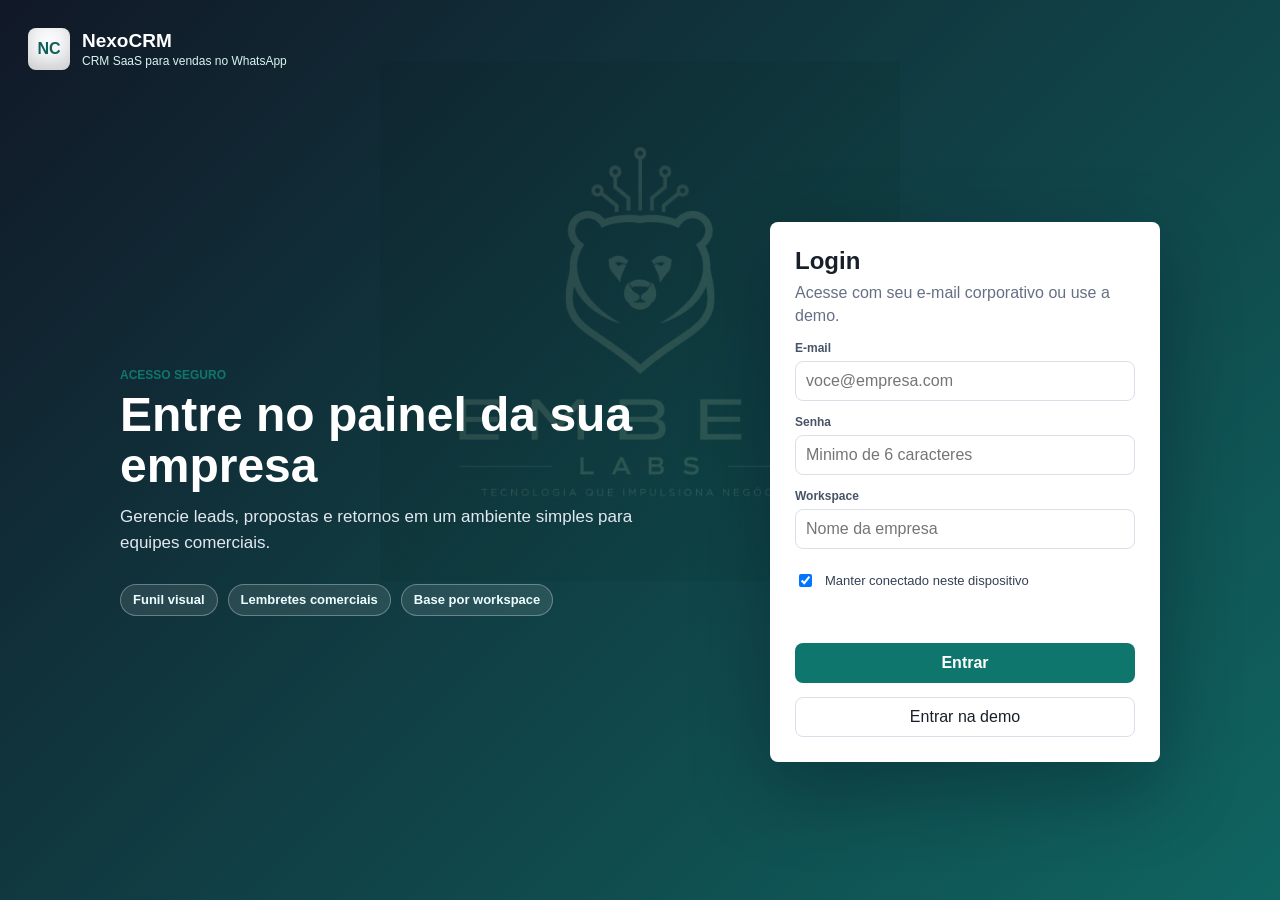
==== commit e2db6c80: "Atualiza demo comercial do CRM" ====
--- a/index.html
+++ b/index.html
@@ -9,7 +9,59 @@
 </head>
 
 <body>
-    <div class="app">
+    <section class="login-screen" id="loginScreen" aria-labelledby="loginTitle">
+        <div class="login-brand">
+            <div class="mark">NC</div>
+            <div>
+                <strong>NexoCRM</strong>
+                <span>CRM SaaS para vendas no WhatsApp</span>
+            </div>
+        </div>
+
+        <div class="login-shell">
+            <div class="login-copy">
+                <span class="eyebrow">Acesso seguro</span>
+                <h1 id="loginTitle">Entre no painel da sua empresa</h1>
+                <p>Gerencie leads, propostas e retornos em um ambiente simples para equipes comerciais.</p>
+                <div class="login-highlights" aria-label="Recursos do produto">
+                    <span>Funil visual</span>
+                    <span>Lembretes comerciais</span>
+                    <span>Base por workspace</span>
+                </div>
+            </div>
+
+            <form class="login-card" id="loginForm">
+                <div>
+                    <h2>Login</h2>
+                    <p>Acesse com seu e-mail corporativo ou use a demo.</p>
+                </div>
+                <div class="field">
+                    <label for="loginEmail">E-mail</label>
+                    <input id="loginEmail" name="email" type="email" autocomplete="email" required
+                        placeholder="voce@empresa.com">
+                </div>
+                <div class="field">
+                    <label for="loginPassword">Senha</label>
+                    <input id="loginPassword" name="password" type="password" autocomplete="current-password" required
+                        minlength="6" placeholder="Minimo de 6 caracteres">
+                </div>
+                <div class="field">
+                    <label for="loginWorkspace">Workspace</label>
+                    <input id="loginWorkspace" name="workspace" autocomplete="organization" required
+                        placeholder="Nome da empresa">
+                </div>
+                <label class="check-row login-remember">
+                    <input id="loginRemember" name="remember" type="checkbox" checked>
+                    Manter conectado neste dispositivo
+                </label>
+                <div class="login-error" id="loginMessage" role="alert"></div>
+                <button class="primary" type="submit">Entrar</button>
+                <button class="secondary" type="button" id="demoLoginBtn">Entrar na demo</button>
+            </form>
+        </div>
+    </section>
+
+    <div class="app" id="appShell">
         <aside class="sidebar">
             <div class="brand">
                 <div class="mark">NC</div>
@@ -106,6 +158,16 @@
                         </svg>
                         Novo cliente
                     </button>
+                    <div class="user-menu" aria-label="Usuario conectado">
+                        <span id="accountWorkspace">Workspace</span>
+                        <strong id="accountEmail">usuario@empresa.com</strong>
+                    </div>
+                    <button class="secondary icon-only" type="button" id="logoutBtn" title="Sair" aria-label="Sair">
+                        <svg class="icon" viewBox="0 0 24 24" fill="none" aria-hidden="true">
+                            <path d="M10 17l5-5-5-5M15 12H3M21 4v16" stroke="currentColor" stroke-width="2"
+                                stroke-linecap="round" stroke-linejoin="round" />
+                        </svg>
+                    </button>
                 </div>
             </header>
 
--- a/css/style.css
+++ b/css/style.css
@@ -18,12 +18,21 @@
   box-sizing: border-box;
 }
 
+html {
+  width: 100%;
+  max-width: 100%;
+  overflow-x: hidden;
+}
+
 body {
   margin: 0;
   font-family: Inter, "Segoe UI", Arial, sans-serif;
   background: var(--bg);
   color: var(--ink);
   letter-spacing: 0;
+  width: 100%;
+  max-width: 100%;
+  overflow-x: hidden;
 }
 
 button,
@@ -33,10 +42,144 @@
   font: inherit;
 }
 
+img,
+svg {
+  max-width: 100%;
+}
+
 .app {
   min-height: 100vh;
-  display: grid;
+  display: none;
   grid-template-columns: 252px 1fr;
+  width: 100%;
+  max-width: 100vw;
+  overflow-x: hidden;
+}
+
+body.is-authenticated .app {
+  display: grid;
+}
+
+.login-screen {
+  min-height: 100vh;
+  padding: 28px;
+  display: grid;
+  grid-template-rows: auto 1fr;
+  gap: 42px;
+  background:
+    linear-gradient(135deg, rgba(17, 24, 39, 0.92), rgba(15, 118, 110, 0.82)),
+    url("../img/ember-labs.png") center 16% / 520px auto no-repeat,
+    #111827;
+  color: white;
+}
+
+body.is-authenticated .login-screen {
+  display: none;
+}
+
+.login-brand {
+  display: flex;
+  align-items: center;
+  gap: 12px;
+}
+
+.login-brand .mark {
+  background: #f8fafc;
+  color: var(--brand-strong);
+}
+
+.login-brand strong {
+  display: block;
+  font-size: 19px;
+}
+
+.login-brand span {
+  display: block;
+  margin-top: 2px;
+  color: #d9f5ef;
+  font-size: 12px;
+}
+
+.login-shell {
+  width: min(1040px, 100%);
+  margin: 0 auto;
+  display: grid;
+  grid-template-columns: minmax(0, 1fr) 390px;
+  gap: 36px;
+  align-items: center;
+}
+
+.login-copy h1 {
+  margin: 8px 0 12px;
+  max-width: 620px;
+  font-size: 48px;
+  line-height: 1.06;
+}
+
+.login-copy p {
+  max-width: 560px;
+  margin: 0;
+  color: #e2e8f0;
+  font-size: 17px;
+  line-height: 1.55;
+}
+
+.login-highlights {
+  display: flex;
+  flex-wrap: wrap;
+  gap: 10px;
+  margin-top: 28px;
+}
+
+.login-highlights span {
+  min-height: 32px;
+  border: 1px solid rgba(255, 255, 255, 0.3);
+  border-radius: 999px;
+  padding: 7px 12px;
+  background: rgba(255, 255, 255, 0.1);
+  color: #ecfeff;
+  font-size: 13px;
+  font-weight: 800;
+}
+
+.login-card {
+  background: white;
+  color: var(--ink);
+  border: 1px solid rgba(255, 255, 255, 0.5);
+  border-radius: 8px;
+  padding: 24px;
+  box-shadow: 0 28px 80px rgba(2, 6, 23, 0.3);
+  display: grid;
+  gap: 14px;
+}
+
+.login-card h2 {
+  margin: 0;
+  font-size: 24px;
+}
+
+.login-card p {
+  margin: 6px 0 0;
+  color: var(--muted);
+  line-height: 1.45;
+}
+
+.login-card .primary,
+.login-card .secondary {
+  width: 100%;
+}
+
+.login-remember {
+  min-height: auto;
+  color: #475467;
+  font-size: 13px;
+}
+
+.login-error {
+  min-height: 18px;
+  color: var(--lost);
+  font-size: 13px;
+  font-weight: 700;
 }
 
 .sidebar {
@@ -144,6 +287,40 @@
   display: flex;
   align-items: center;
   gap: 10px;
+}
+
+.user-menu {
+  min-height: 40px;
+  max-width: 190px;
+  border: 1px solid var(--line);
+  border-radius: 8px;
+  background: white;
+  padding: 5px 10px;
+  display: grid;
+  justify-content: start;
+}
+
+.user-menu span,
+.user-menu strong {
+  overflow: hidden;
+  text-overflow: ellipsis;
+  white-space: nowrap;
+}
+
+.user-menu span {
+  color: var(--muted);
+  font-size: 11px;
+  font-weight: 700;
+}
+
+.user-menu strong {
+  color: var(--ink);
+  font-size: 12px;
+}
+
+.icon-only {
+  width: 40px;
+  padding: 0;
 }
 
 .search {
@@ -272,6 +449,7 @@
   grid-template-columns: minmax(0, 1fr) 310px;
   gap: 16px;
   align-items: start;
+  min-width: 0;
 }
 
 .board-wrap,
@@ -280,6 +458,7 @@
 .profile-card,
 .report-card,
 .reminder-card {
+  min-width: 0;
   background: var(--panel);
   border: 1px solid var(--line);
   border-radius: 8px;
@@ -316,6 +495,9 @@
   gap: 12px;
   padding: 12px;
   overflow-x: auto;
+  max-width: 100%;
+  overscroll-behavior-inline: contain;
+  -webkit-overflow-scrolling: touch;
 }
 
 .column {
@@ -1118,8 +1300,29 @@
 }
 
 @media (max-width: 1100px) {
+  html,
+  body {
+    width: 100%;
+    max-width: 100%;
+    overflow-x: hidden;
+  }
+
   .app {
+    display: block;
+    width: 100%;
+    max-width: 100%;
+    overflow-x: hidden;
     grid-template-columns: 1fr;
+  }
+
+  body:not(.is-authenticated) .app {
+    display: none;
+  }
+
+  .main {
+    width: 100%;
+    max-width: 100%;
+    overflow-x: hidden;
   }
 
   .sidebar {
@@ -1129,6 +1332,8 @@
     padding: 12px;
     display: block;
     overflow-x: auto;
+    width: 100%;
+    max-width: 100%;
   }
 
   .brand,
@@ -1146,11 +1351,37 @@
   }
 
   .layout {
+    width: 100%;
+    max-width: 100%;
+    overflow-x: hidden;
     grid-template-columns: 1fr;
   }
+
+  .board-wrap,
+  .aside-panel,
+  .table-panel,
+  .demo-strip,
+  .metrics,
+  .view {
+    width: 100%;
+    max-width: 100%;
+  }
 }
 
 @media (max-width: 860px) {
+  .login-screen {
+    padding: 18px;
+    gap: 24px;
+  }
+
+  .login-shell {
+    grid-template-columns: 1fr;
+  }
+
+  .login-copy h1 {
+    font-size: 34px;
+  }
+
   .topbar,
   .actions {
     align-items: stretch;
@@ -1159,8 +1390,11 @@
 
   .search,
   .primary,
-  .secondary {
+  .secondary,
+  .user-menu,
+  .icon-only {
     width: 100%;
+    max-width: none;
   }
 
   .metrics,
@@ -1191,6 +1425,8 @@
     grid-template-columns: repeat(5, max-content);
     overflow-x: auto;
     padding-bottom: 2px;
+    max-width: 100%;
+    -webkit-overflow-scrolling: touch;
   }
 
   .nav button {
@@ -1208,7 +1444,16 @@
   }
 
   .board {
-    grid-template-columns: repeat(5, 220px);
+    display: flex;
+    grid-template-columns: none;
+    grid-auto-columns: unset;
+    width: 100%;
+    max-width: 100%;
+    overflow-x: auto;
+  }
+
+  .column {
+    flex: 0 0 220px;
   }
 
   .form {
@@ -1279,11 +1524,11 @@
   }
 
   .board {
-    grid-template-columns: repeat(5, 210px);
     padding: 10px;
   }
 
   .column {
+    flex-basis: 210px;
     min-height: 430px;
   }
 
@@ -1315,7 +1560,11 @@
   }
 
   .board {
-    grid-template-columns: repeat(5, 200px);
+    width: 100%;
+  }
+
+  .column {
+    flex-basis: 200px;
   }
 }
 
@@ -1333,7 +1582,11 @@
   }
 
   .board {
-    grid-template-columns: repeat(5, 190px);
+    width: 100%;
+  }
+
+  .column {
+    flex-basis: 190px;
   }
 
   .card,
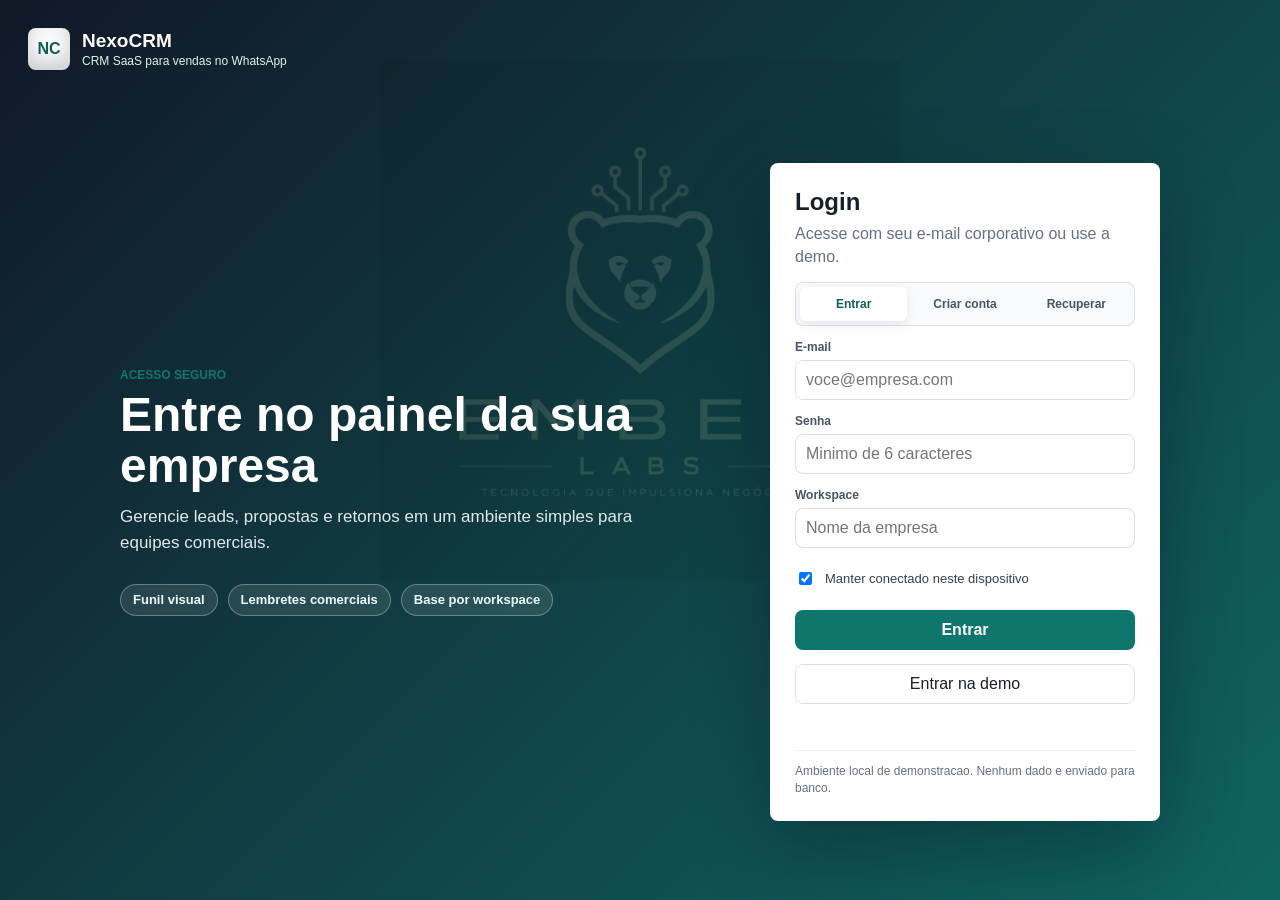
==== commit 769e13d3: "Implementa demo SaaS comercial" ====
--- a/index.html
+++ b/index.html
@@ -30,34 +30,76 @@
                 </div>
             </div>
 
-            <form class="login-card" id="loginForm">
+            <div class="login-card">
                 <div>
-                    <h2>Login</h2>
-                    <p>Acesse com seu e-mail corporativo ou use a demo.</p>
-                </div>
-                <div class="field">
-                    <label for="loginEmail">E-mail</label>
-                    <input id="loginEmail" name="email" type="email" autocomplete="email" required
-                        placeholder="voce@empresa.com">
-                </div>
-                <div class="field">
-                    <label for="loginPassword">Senha</label>
-                    <input id="loginPassword" name="password" type="password" autocomplete="current-password" required
-                        minlength="6" placeholder="Minimo de 6 caracteres">
-                </div>
-                <div class="field">
-                    <label for="loginWorkspace">Workspace</label>
-                    <input id="loginWorkspace" name="workspace" autocomplete="organization" required
-                        placeholder="Nome da empresa">
-                </div>
-                <label class="check-row login-remember">
-                    <input id="loginRemember" name="remember" type="checkbox" checked>
-                    Manter conectado neste dispositivo
-                </label>
+                    <h2 id="authCardTitle">Login</h2>
+                    <p id="authCardText">Acesse com seu e-mail corporativo ou use a demo.</p>
+                </div>
+                <div class="auth-tabs" role="tablist" aria-label="Acesso">
+                    <button class="active" type="button" data-auth-mode="login">Entrar</button>
+                    <button type="button" data-auth-mode="signup">Criar conta</button>
+                    <button type="button" data-auth-mode="recovery">Recuperar</button>
+                </div>
+
+                <form class="auth-form active" id="loginForm" data-auth-panel="login">
+                    <div class="field">
+                        <label for="loginEmail">E-mail</label>
+                        <input id="loginEmail" name="email" type="email" autocomplete="email" required
+                            placeholder="voce@empresa.com">
+                    </div>
+                    <div class="field">
+                        <label for="loginPassword">Senha</label>
+                        <input id="loginPassword" name="password" type="password" autocomplete="current-password"
+                            required minlength="6" placeholder="Minimo de 6 caracteres">
+                    </div>
+                    <div class="field">
+                        <label for="loginWorkspace">Workspace</label>
+                        <input id="loginWorkspace" name="workspace" autocomplete="organization" required
+                            placeholder="Nome da empresa">
+                    </div>
+                    <label class="check-row login-remember">
+                        <input id="loginRemember" name="remember" type="checkbox" checked>
+                        Manter conectado neste dispositivo
+                    </label>
+                    <button class="primary" type="submit">Entrar</button>
+                    <button class="secondary" type="button" id="demoLoginBtn">Entrar na demo</button>
+                </form>
+
+                <form class="auth-form" id="signupForm" data-auth-panel="signup">
+                    <div class="field">
+                        <label for="signupName">Nome</label>
+                        <input id="signupName" name="name" autocomplete="name" required placeholder="Seu nome">
+                    </div>
+                    <div class="field">
+                        <label for="signupEmail">E-mail</label>
+                        <input id="signupEmail" name="email" type="email" autocomplete="email" required
+                            placeholder="voce@empresa.com">
+                    </div>
+                    <div class="field">
+                        <label for="signupWorkspace">Empresa</label>
+                        <input id="signupWorkspace" name="workspace" autocomplete="organization" required
+                            placeholder="Nome da empresa">
+                    </div>
+                    <div class="field">
+                        <label for="signupPassword">Senha</label>
+                        <input id="signupPassword" name="password" type="password" autocomplete="new-password" required
+                            minlength="6" placeholder="Minimo de 6 caracteres">
+                    </div>
+                    <button class="primary" type="submit">Criar workspace</button>
+                </form>
+
+                <form class="auth-form" id="recoveryForm" data-auth-panel="recovery">
+                    <div class="field">
+                        <label for="recoveryEmail">E-mail</label>
+                        <input id="recoveryEmail" name="email" type="email" autocomplete="email" required
+                            placeholder="voce@empresa.com">
+                    </div>
+                    <button class="primary" type="submit">Enviar instrucoes</button>
+                </form>
+
                 <div class="login-error" id="loginMessage" role="alert"></div>
-                <button class="primary" type="submit">Entrar</button>
-                <button class="secondary" type="button" id="demoLoginBtn">Entrar na demo</button>
-            </form>
+                <div class="auth-note" id="authNote">Ambiente local de demonstracao. Nenhum dado e enviado para banco.</div>
+            </div>
         </div>
     </section>
 
@@ -86,6 +128,15 @@
                     </svg>
                     Perfil
                 </button>
+                <button type="button" title="Comercial" data-view="comercial">
+                    <svg class="icon" viewBox="0 0 24 24" fill="none" aria-hidden="true">
+                        <path d="M4 19V5a2 2 0 0 1 2-2h10l4 4v12a2 2 0 0 1-2 2H6a2 2 0 0 1-2-2Z" stroke="currentColor"
+                            stroke-width="2" stroke-linejoin="round" />
+                        <path d="M8 11h8M8 15h6M15 3v5h5" stroke="currentColor" stroke-width="2"
+                            stroke-linecap="round" stroke-linejoin="round" />
+                    </svg>
+                    Comercial
+                </button>
                 <button type="button" title="Clientes" data-view="clientes">
                     <svg class="icon" viewBox="0 0 24 24" fill="none" aria-hidden="true">
                         <path
@@ -108,6 +159,37 @@
                             stroke-linecap="round" />
                     </svg>
                     Relatorios
+                </button>
+                <button type="button" title="Equipe" data-view="equipe">
+                    <svg class="icon" viewBox="0 0 24 24" fill="none" aria-hidden="true">
+                        <path
+                            d="M16 21v-2a4 4 0 0 0-4-4H6a4 4 0 0 0-4 4v2M9 11a4 4 0 1 0 0-8 4 4 0 0 0 0 8ZM22 8h-6M19 5v6"
+                            stroke="currentColor" stroke-width="2" stroke-linecap="round" />
+                    </svg>
+                    Equipe
+                </button>
+                <button type="button" title="Configuracoes" data-view="configuracoes">
+                    <svg class="icon" viewBox="0 0 24 24" fill="none" aria-hidden="true">
+                        <path
+                            d="M12 15.5a3.5 3.5 0 1 0 0-7 3.5 3.5 0 0 0 0 7ZM19.4 15a1.7 1.7 0 0 0 .34 1.87l.06.06a2 2 0 1 1-2.83 2.83l-.06-.06A1.7 1.7 0 0 0 15 19.36a1.7 1.7 0 0 0-1 .15 1.7 1.7 0 0 0-1 1.55V21a2 2 0 1 1-4 0v-.09a1.7 1.7 0 0 0-1-1.55 1.7 1.7 0 0 0-1-.15 1.7 1.7 0 0 0-1.87.34l-.06.06a2 2 0 1 1-2.83-2.83l.06-.06A1.7 1.7 0 0 0 4.64 15a1.7 1.7 0 0 0-.15-1 1.7 1.7 0 0 0-1.55-1H3a2 2 0 1 1 0-4h.09a1.7 1.7 0 0 0 1.55-1 1.7 1.7 0 0 0 .15-1 1.7 1.7 0 0 0-.34-1.87l-.06-.06a2 2 0 1 1 2.83-2.83l.06.06A1.7 1.7 0 0 0 9 4.64a1.7 1.7 0 0 0 1-.15 1.7 1.7 0 0 0 1-1.55V3a2 2 0 1 1 4 0v.09a1.7 1.7 0 0 0 1 1.55 1.7 1.7 0 0 0 1 .15 1.7 1.7 0 0 0 1.87-.34l.06-.06a2 2 0 1 1 2.83 2.83l-.06.06A1.7 1.7 0 0 0 19.36 9c.06.35.12.68.15 1H21a2 2 0 1 1 0 4h-.09a1.7 1.7 0 0 0-1.55 1Z"
+                            stroke="currentColor" stroke-width="2" stroke-linecap="round" stroke-linejoin="round" />
+                    </svg>
+                    Config
+                </button>
+                <button type="button" title="Planos" data-view="planos">
+                    <svg class="icon" viewBox="0 0 24 24" fill="none" aria-hidden="true">
+                        <path d="M4 7h16M4 12h16M7 17h5M6 4h12a2 2 0 0 1 2 2v12a2 2 0 0 1-2 2H6a2 2 0 0 1-2-2V6a2 2 0 0 1 2-2Z"
+                            stroke="currentColor" stroke-width="2" stroke-linecap="round" />
+                    </svg>
+                    Planos
+                </button>
+                <button type="button" title="Assistente" data-view="assistente">
+                    <svg class="icon" viewBox="0 0 24 24" fill="none" aria-hidden="true">
+                        <path
+                            d="M12 3l1.4 3.6L17 8l-3.6 1.4L12 13l-1.4-3.6L7 8l3.6-1.4L12 3ZM19 13l.8 2.2L22 16l-2.2.8L19 19l-.8-2.2L16 16l2.2-.8L19 13ZM6 14l1 2.5L10 18l-3 1.5L6 22l-1-2.5L2 18l3-1.5L6 14Z"
+                            stroke="currentColor" stroke-width="2" stroke-linejoin="round" />
+                    </svg>
+                    Assistente
                 </button>
             </nav>
 
@@ -161,6 +243,7 @@
                     <div class="user-menu" aria-label="Usuario conectado">
                         <span id="accountWorkspace">Workspace</span>
                         <strong id="accountEmail">usuario@empresa.com</strong>
+                        <small id="accountRole">Admin</small>
                     </div>
                     <button class="secondary icon-only" type="button" id="logoutBtn" title="Sair" aria-label="Sair">
                         <svg class="icon" viewBox="0 0 24 24" fill="none" aria-hidden="true">
@@ -174,14 +257,37 @@
             <section class="demo-strip" aria-label="Roteiro da demonstracao">
                 <div>
                     <span class="eyebrow">Demo comercial</span>
-                    <strong>Mostre o fluxo em menos de 2 minutos</strong>
+                    <strong>Mostre a dor, a rotina e o fechamento em menos de 2 minutos</strong>
                 </div>
                 <div class="demo-steps">
-                    <span>1. Cadastre um lead</span>
-                    <span>2. Mova no funil</span>
-                    <span>3. Marque retorno</span>
-                    <span>4. Abra WhatsApp</span>
-                    <span>5. Exporte a lista</span>
+                    <span id="workspacePlan">Plano demo</span>
+                    <button type="button" data-view-target="comercial">1. Pitch</button>
+                    <button type="button" data-view-target="clientes">2. Lead real</button>
+                    <button type="button" data-view-target="funil">3. Funil</button>
+                    <button type="button" data-view-target="assistente">4. Assistente</button>
+                    <button type="button" data-view-target="planos">5. Plano</button>
+                </div>
+            </section>
+
+            <section class="presentation-panel" aria-label="Resumo comercial">
+                <div class="presentation-copy">
+                    <span class="eyebrow">Como vender esta demo</span>
+                    <h2>Transforme conversas soltas do WhatsApp em uma rotina comercial simples.</h2>
+                    <p>Use os dados da tela para mostrar perda evitada, previsibilidade de retorno e valor mensal de manutencao.</p>
+                </div>
+                <div class="presentation-cards">
+                    <div>
+                        <strong>Problema</strong>
+                        <span>Cliente esquece retornos e perde propostas no WhatsApp.</span>
+                    </div>
+                    <div>
+                        <strong>Solucao</strong>
+                        <span>Funil, lembretes, equipe e assistente em um painel leve.</span>
+                    </div>
+                    <div>
+                        <strong>Fechamento</strong>
+                        <span>Implantacao inicial + mensalidade para suporte e evolucao.</span>
+                    </div>
                 </div>
             </section>
 
@@ -189,18 +295,22 @@
                 <div class="metric">
                     <span>Leads ativos</span>
                     <strong id="activeCount">0</strong>
+                    <small id="activeHint">Oportunidades em andamento</small>
                 </div>
                 <div class="metric">
                     <span>Propostas abertas</span>
                     <strong id="quoteCount">0</strong>
+                    <small id="quoteHint">Mostre o valor que ainda pode fechar</small>
                 </div>
                 <div class="metric">
                     <span>Retornos hoje</span>
                     <strong id="reminderCount">0</strong>
+                    <small id="reminderHint">Prioridade da rotina comercial</small>
                 </div>
                 <div class="metric">
                     <span>Potencial em vendas</span>
                     <strong id="pipelineValue">R$ 0</strong>
+                    <small id="pipelineHint">Argumento financeiro da demo</small>
                 </div>
             </section>
 
@@ -286,6 +396,107 @@
                             <div><strong>Implantacao</strong><span>Configuracao inicial, treinamento e entrega da demo personalizada.</span></div>
                             <div><strong>Mensalidade</strong><span>Suporte, ajustes simples e evolucao do painel conforme o uso.</span></div>
                             <div><strong>Diferencial</strong><span>Produto direto ao ponto para quem vende por WhatsApp e precisa de controle.</span></div>
+                        </div>
+                    </div>
+                </div>
+            </section>
+
+            <section class="view" id="view-comercial">
+                <div class="commercial-hero">
+                    <div>
+                        <span class="eyebrow">Venda consultiva</span>
+                        <h2>NexoCRM como SaaS mensal para pequenos negocios</h2>
+                        <p>Apresente o produto como uma operacao simples: organizar leads, acompanhar retornos, medir oportunidades e manter suporte continuo sem complexidade tecnica para o cliente.</p>
+                        <div class="commercial-actions">
+                            <button class="primary" type="button" data-view-target="clientes">Comecar por um lead</button>
+                            <button class="secondary" type="button" data-view-target="assistente">Mostrar assistente</button>
+                        </div>
+                    </div>
+                    <div class="commercial-offer">
+                        <span>Oferta recomendada</span>
+                        <strong>Implantacao + mensalidade</strong>
+                        <p>Entrada para configurar e treinar. Recorrencia para suporte, manutencao e evolucao.</p>
+                    </div>
+                </div>
+
+                <div class="commercial-grid">
+                    <div class="commercial-card">
+                        <span class="commercial-step">1</span>
+                        <strong>Diagnostico</strong>
+                        <p>Mapear onde o cliente perde vendas: retorno atrasado, proposta esquecida, falta de responsavel ou historico espalhado.</p>
+                    </div>
+                    <div class="commercial-card">
+                        <span class="commercial-step">2</span>
+                        <strong>Demo guiada</strong>
+                        <p>Cadastrar um lead real, mover no funil, marcar retorno, abrir WhatsApp e mostrar o relatorio de oportunidades.</p>
+                    </div>
+                    <div class="commercial-card">
+                        <span class="commercial-step">3</span>
+                        <strong>Plano ideal</strong>
+                        <p>Comecar no plano inicial quando e uma pessoa. Subir para profissional quando existe equipe, permissoes e rotina comercial.</p>
+                    </div>
+                    <div class="commercial-card">
+                        <span class="commercial-step">4</span>
+                        <strong>Fechamento</strong>
+                        <p>Vender clareza e acompanhamento: menos leads perdidos, rotina mais previsivel e suporte para ajustar o fluxo conforme o uso.</p>
+                    </div>
+                </div>
+
+                <div class="commercial-panels">
+                    <div class="commercial-panel wide">
+                        <div class="panel-head compact">
+                            <div>
+                                <strong>Script de 2 minutos</strong>
+                                <span>Sequencia pronta para apresentar sem improvisar.</span>
+                            </div>
+                        </div>
+                        <div class="script-grid">
+                            <label><input type="checkbox" checked> Abrir pela dor: "Quem precisa de retorno hoje?"</label>
+                            <label><input type="checkbox" checked> Cadastrar ou abrir um cliente real na tela Clientes.</label>
+                            <label><input type="checkbox" checked> Mover o lead no funil e marcar retorno.</label>
+                            <label><input type="checkbox" checked> Gerar mensagem pelo assistente e abrir WhatsApp.</label>
+                            <label><input type="checkbox" checked> Ir em Planos e explicar suporte mensal.</label>
+                        </div>
+                    </div>
+                    <div class="commercial-panel">
+                        <div class="panel-head compact">
+                            <div>
+                                <strong>Roteiro de apresentacao</strong>
+                                <span>Use em reuniao ou chamada rapida.</span>
+                            </div>
+                        </div>
+                        <ol class="commercial-list">
+                            <li>Comece pela dor: "Hoje voces sabem quem precisa de retorno?"</li>
+                            <li>Mostre a tela de clientes e filtre por prioridade.</li>
+                            <li>Abra o funil e mova uma oportunidade ate orcamento enviado.</li>
+                            <li>Gere uma mensagem no assistente e abra o WhatsApp.</li>
+                            <li>Finalize em planos, explicando suporte e manutencao mensal.</li>
+                        </ol>
+                    </div>
+                    <div class="commercial-panel">
+                        <div class="panel-head compact">
+                            <div>
+                                <strong>Implantacao sugerida</strong>
+                                <span>Entrega sem banco real nesta etapa.</span>
+                            </div>
+                        </div>
+                        <div class="commercial-timeline">
+                            <div><strong>Dia 1</strong><span>Ajuste visual, dados da empresa e funil comercial.</span></div>
+                            <div><strong>Dias 2-3</strong><span>Treinamento, cadastro inicial e validacao do fluxo.</span></div>
+                            <div><strong>Semana 1</strong><span>Acompanhamento dos primeiros atendimentos e ajustes finos.</span></div>
+                        </div>
+                    </div>
+                    <div class="commercial-panel wide">
+                        <div class="panel-head compact">
+                            <div>
+                                <strong>Mensagem de fechamento</strong>
+                                <span>Texto pronto para enviar depois da demo.</span>
+                            </div>
+                        </div>
+                        <div class="closing-copy">
+                            <p>Com o NexoCRM, voces deixam de depender de memoria ou conversa perdida no WhatsApp. Eu configuro o ambiente, treino a equipe e mantenho o suporte mensal para o painel acompanhar a rotina comercial de voces.</p>
+                            <button class="primary" type="button" data-view-target="planos">Ver planos</button>
+                            <button class="secondary" type="button" data-view-target="assistente">Gerar mensagem no assistente</button>
                         </div>
                     </div>
                 </div>
@@ -354,6 +565,286 @@
                 </div>
             </section>
 
+            <section class="view" id="view-equipe">
+                <div class="settings-grid">
+                    <div class="settings-card">
+                        <div class="panel-head compact">
+                            <div>
+                                <strong>Convidar membro</strong>
+                                <span>Simule a entrada de usuarios no workspace.</span>
+                            </div>
+                        </div>
+                        <form class="form compact-form" id="memberForm">
+                            <div class="field">
+                                <label for="memberName">Nome</label>
+                                <input id="memberName" name="name" required placeholder="Ex.: Ana Souza">
+                            </div>
+                            <div class="field">
+                                <label for="memberEmail">E-mail</label>
+                                <input id="memberEmail" name="email" type="email" required placeholder="ana@empresa.com">
+                            </div>
+                            <div class="field">
+                                <label for="memberRole">Papel</label>
+                                <select id="memberRole" name="role">
+                                    <option value="Atendente">Atendente</option>
+                                    <option value="Gestor">Gestor</option>
+                                    <option value="Admin">Admin</option>
+                                </select>
+                            </div>
+                            <div class="modal-actions">
+                                <button class="primary" type="submit" id="inviteMemberBtn">Adicionar membro</button>
+                            </div>
+                        </form>
+                    </div>
+                    <div class="settings-card">
+                        <div class="panel-head compact">
+                            <div>
+                                <strong>Meu papel nesta demo</strong>
+                                <span>Altere o papel para ver permissoes no front.</span>
+                            </div>
+                        </div>
+                        <div class="settings-body">
+                            <div class="field">
+                                <label for="currentRole">Papel atual</label>
+                                <select id="currentRole">
+                                    <option value="Admin">Admin</option>
+                                    <option value="Gestor">Gestor</option>
+                                    <option value="Atendente">Atendente</option>
+                                </select>
+                            </div>
+                            <div class="permission-list" id="permissionList"></div>
+                        </div>
+                    </div>
+                    <div class="settings-card wide">
+                        <div class="panel-head compact">
+                            <div>
+                                <strong>Membros do workspace</strong>
+                                <span>Lista local para demonstrar controle de equipe.</span>
+                            </div>
+                        </div>
+                        <div class="table-wrap">
+                            <table>
+                                <thead>
+                                    <tr>
+                                        <th>Nome</th>
+                                        <th>E-mail</th>
+                                        <th>Papel</th>
+                                        <th>Status</th>
+                                        <th>Acoes</th>
+                                    </tr>
+                                </thead>
+                                <tbody id="memberRows"></tbody>
+                            </table>
+                        </div>
+                    </div>
+                </div>
+            </section>
+
+            <section class="view" id="view-configuracoes">
+                <div class="settings-grid">
+                    <div class="settings-card">
+                        <div class="panel-head compact">
+                            <div>
+                                <strong>Empresa</strong>
+                                <span>Dados visuais do workspace.</span>
+                            </div>
+                        </div>
+                        <form class="form compact-form" id="settingsForm">
+                            <div class="field">
+                                <label for="companyName">Nome da empresa</label>
+                                <input id="companyName" name="companyName" required>
+                            </div>
+                            <div class="field">
+                                <label for="companySegment">Segmento</label>
+                                <input id="companySegment" name="segment" placeholder="Ex.: Estetica">
+                            </div>
+                            <div class="field">
+                                <label for="companyPlan">Plano</label>
+                                <select id="companyPlan" name="plan">
+                                    <option value="Plano inicial">Plano inicial</option>
+                                    <option value="Plano demo">Plano demo</option>
+                                    <option value="Plano profissional">Plano profissional</option>
+                                </select>
+                            </div>
+                            <div class="field">
+                                <label for="defaultOwner">Responsavel padrao</label>
+                                <input id="defaultOwner" name="defaultOwner" placeholder="Ex.: Yurim">
+                            </div>
+                            <div class="modal-actions">
+                                <button class="primary" type="submit">Salvar configuracoes</button>
+                            </div>
+                        </form>
+                    </div>
+                    <div class="settings-card">
+                        <div class="panel-head compact">
+                            <div>
+                                <strong>Preferencias comerciais</strong>
+                                <span>Valores usados na demo e nos novos leads.</span>
+                            </div>
+                        </div>
+                        <div class="settings-body">
+                            <label class="check-row"><input type="checkbox" id="autoReminder"> Sugerir retorno no mesmo dia</label>
+                            <label class="check-row"><input type="checkbox" id="restrictDelete"> Bloquear exclusao para atendentes</label>
+                            <div class="field">
+                                <label for="whatsappTemplate">Mensagem padrao do WhatsApp</label>
+                                <textarea id="whatsappTemplate" rows="5"></textarea>
+                            </div>
+                            <button class="secondary" type="button" id="savePreferencesBtn">Salvar preferencias</button>
+                        </div>
+                    </div>
+                    <div class="settings-card wide">
+                        <div class="panel-head compact">
+                            <div>
+                                <strong>Status do ambiente</strong>
+                                <span>Preparado para virar API real depois.</span>
+                            </div>
+                        </div>
+                        <div class="status-grid">
+                            <div><span>Banco de dados</span><strong>Nao conectado</strong></div>
+                            <div><span>Persistencia atual</span><strong>Local do navegador</strong></div>
+                            <div><span>Autenticacao</span><strong>Simulada</strong></div>
+                            <div><span>Backend futuro</span><strong>Pronto para API</strong></div>
+                        </div>
+                    </div>
+                    <div class="settings-card wide">
+                        <div class="panel-head compact">
+                            <div>
+                                <strong>Conexao com API mock</strong>
+                                <span>Opcional: testar o backend local sem banco de dados.</span>
+                            </div>
+                        </div>
+                        <div class="settings-body">
+                            <div class="api-grid">
+                                <div class="field">
+                                    <label for="apiMode">Modo de dados</label>
+                                    <select id="apiMode">
+                                        <option value="local">Local do navegador</option>
+                                        <option value="mock">Backend mock</option>
+                                    </select>
+                                </div>
+                                <div class="field">
+                                    <label for="apiBaseUrl">URL da API</label>
+                                    <input id="apiBaseUrl" placeholder="http://127.0.0.1:3333">
+                                </div>
+                            </div>
+                            <div class="assistant-actions">
+                                <button class="secondary" type="button" id="testApiBtn">Testar conexao</button>
+                                <button class="secondary" type="button" id="importApiBtn">Importar demo da API</button>
+                            </div>
+                            <div class="api-status" id="apiStatus">Modo atual: local do navegador.</div>
+                        </div>
+                    </div>
+                </div>
+            </section>
+
+            <section class="view" id="view-planos">
+                <div class="settings-grid">
+                    <div class="settings-card wide">
+                        <div class="panel-head compact">
+                            <div>
+                                <strong>Assinatura atual</strong>
+                                <span>Controle visual de plano, limites e upgrade.</span>
+                            </div>
+                        </div>
+                        <div class="usage-grid" id="usageGrid"></div>
+                    </div>
+                    <div class="settings-card wide">
+                        <div class="panel-head compact">
+                            <div>
+                                <strong>Comparativo de planos</strong>
+                                <span>Modelo comercial pronto para apresentacao.</span>
+                            </div>
+                        </div>
+                        <div class="plan-grid" id="planGrid"></div>
+                    </div>
+                    <div class="settings-card wide">
+                        <div class="panel-head compact">
+                            <div>
+                                <strong>Manutencao e performance</strong>
+                                <span>Como explicar valor recorrente para o cliente.</span>
+                            </div>
+                        </div>
+                        <div class="maintenance-grid">
+                            <div>
+                                <strong>Corretiva</strong>
+                                <span>Bugs, ajustes de funcionamento e problemas de acesso.</span>
+                            </div>
+                            <div>
+                                <strong>Preventiva</strong>
+                                <span>Revisao de performance, seguranca, compatibilidade e backups futuros.</span>
+                            </div>
+                            <div>
+                                <strong>Evolutiva</strong>
+                                <span>Novas telas, automacoes, relatorios e integracoes sob demanda.</span>
+                            </div>
+                            <div>
+                                <strong>Performance</strong>
+                                <span>Interface leve, busca rapida, limites por plano e backend preparado para escalar.</span>
+                            </div>
+                        </div>
+                    </div>
+                </div>
+            </section>
+
+            <section class="view" id="view-assistente">
+                <div class="assistant-layout">
+                    <div class="assistant-panel">
+                        <div class="panel-head compact">
+                            <div>
+                                <strong>Assistente interno</strong>
+                                <span>Copiloto local para mensagem, resumo, proxima acao e prioridades.</span>
+                            </div>
+                        </div>
+                        <div class="assistant-body">
+                            <div class="assistant-controls">
+                                <div class="field">
+                                    <label for="assistantClient">Cliente</label>
+                                    <select id="assistantClient"></select>
+                                </div>
+                                <div class="field">
+                                    <label for="assistantIntent">Ação</label>
+                                    <select id="assistantIntent">
+                                        <option value="message">Gerar mensagem para WhatsApp</option>
+                                        <option value="summary">Resumir cliente</option>
+                                        <option value="next">Sugerir proxima acao</option>
+                                        <option value="priority">Priorizar atendimentos</option>
+                                        <option value="help">Ajuda sobre o sistema</option>
+                                    </select>
+                                </div>
+                            </div>
+                            <div class="field">
+                                <label for="assistantQuestion">Pergunta ou contexto extra</label>
+                                <textarea id="assistantQuestion" rows="3"
+                                    placeholder="Ex.: quero uma mensagem curta, sem parecer insistente"></textarea>
+                            </div>
+                            <div class="assistant-actions">
+                                <button class="primary" type="button" id="askAssistantBtn">Gerar sugestao</button>
+                                <button class="secondary" type="button" id="copyAssistantBtn">Copiar resposta</button>
+                            </div>
+                            <div class="assistant-answer" id="assistantAnswer">
+                                <span class="eyebrow">Sugestao</span>
+                                <p>Escolha um cliente e uma acao para gerar a primeira sugestao.</p>
+                            </div>
+                        </div>
+                    </div>
+                    <aside class="assistant-side">
+                        <div class="aside-section">
+                            <h3>Atalhos inteligentes</h3>
+                            <div class="assistant-shortcuts">
+                                <button type="button" data-assistant-shortcut="priority">Quem eu devo chamar hoje?</button>
+                                <button type="button" data-assistant-shortcut="late">Mensagem para atrasados</button>
+                                <button type="button" data-assistant-shortcut="proposal">Follow-up de proposta</button>
+                                <button type="button" data-assistant-shortcut="help">Como usar o CRM?</button>
+                            </div>
+                        </div>
+                        <div class="aside-section">
+                            <h3>Contexto usado</h3>
+                            <div class="assistant-context" id="assistantContext"></div>
+                        </div>
+                    </aside>
+                </div>
+            </section>
+
         </main>
     </div>
 
@@ -454,8 +945,57 @@
         </div>
     </aside>
 
+    <div class="modal-backdrop" id="onboardingBackdrop" role="dialog" aria-modal="true"
+        aria-labelledby="onboardingTitle">
+        <div class="modal onboarding-modal">
+            <div class="modal-head">
+                <h2 id="onboardingTitle">Primeiros passos</h2>
+                <button class="icon-btn" type="button" id="closeOnboarding" title="Fechar">
+                    <svg class="icon" viewBox="0 0 24 24" fill="none" aria-hidden="true">
+                        <path d="M18 6 6 18M6 6l12 12" stroke="currentColor" stroke-width="2" stroke-linecap="round" />
+                    </svg>
+                </button>
+            </div>
+            <form class="form compact-form" id="onboardingForm">
+                <div class="field">
+                    <label for="onboardingCompany">Empresa</label>
+                    <input id="onboardingCompany" name="company" required>
+                </div>
+                <div class="field">
+                    <label for="onboardingSegment">Segmento</label>
+                    <input id="onboardingSegment" name="segment" placeholder="Ex.: Estetica, oficina, moda">
+                </div>
+                <div class="field">
+                    <label for="onboardingFirstClient">Primeiro cliente</label>
+                    <input id="onboardingFirstClient" name="client" placeholder="Ex.: Camila Rocha">
+                </div>
+                <div class="field">
+                    <label for="onboardingInterest">Interesse</label>
+                    <input id="onboardingInterest" name="interest" placeholder="Ex.: CRM para WhatsApp">
+                </div>
+                <div class="field">
+                    <label for="onboardingChannel">Canal principal</label>
+                    <select id="onboardingChannel" name="channel">
+                        <option value="WhatsApp">WhatsApp</option>
+                        <option value="Instagram">Instagram</option>
+                        <option value="Indicacao">Indicacao</option>
+                        <option value="Site">Site</option>
+                    </select>
+                </div>
+                <div class="modal-actions">
+                    <button class="secondary" type="button" id="skipOnboarding">Pular</button>
+                    <button class="primary" type="submit">Configurar demo</button>
+                </div>
+            </form>
+        </div>
+    </div>
+
     <div class="toast" id="toast"></div>
 
+    <script src="js/utils.js"></script>
+    <script src="js/config.js"></script>
+    <script src="js/local-api.js"></script>
+    <script src="js/api-client.js"></script>
     <script src="js/custom.js"></script>
 </body>
 
--- a/css/style.css
+++ b/css/style.css
@@ -153,6 +153,42 @@
   gap: 14px;
 }
 
+.auth-tabs {
+  border: 1px solid var(--line);
+  border-radius: 8px;
+  background: #f8fafc;
+  padding: 4px;
+  display: grid;
+  grid-template-columns: repeat(3, minmax(0, 1fr));
+  gap: 4px;
+}
+
+.auth-tabs button {
+  border: 0;
+  border-radius: 6px;
+  min-height: 34px;
+  background: transparent;
+  color: #475467;
+  cursor: pointer;
+  font-size: 12px;
+  font-weight: 800;
+}
+
+.auth-tabs button.active {
+  background: white;
+  color: var(--brand-strong);
+  box-shadow: 0 4px 12px rgba(15, 23, 42, 0.08);
+}
+
+.auth-form {
+  display: none;
+  gap: 14px;
+}
+
+.auth-form.active {
+  display: grid;
+}
+
 .login-card h2 {
   margin: 0;
   font-size: 24px;
@@ -180,6 +216,18 @@
   color: var(--lost);
   font-size: 13px;
   font-weight: 700;
+}
+
+.login-error.success {
+  color: var(--ok);
+}
+
+.auth-note {
+  border-top: 1px solid #edf1f5;
+  padding-top: 12px;
+  color: var(--muted);
+  font-size: 12px;
+  line-height: 1.4;
 }
 
 .sidebar {
@@ -301,7 +349,8 @@
 }
 
 .user-menu span,
-.user-menu strong {
+.user-menu strong,
+.user-menu small {
   overflow: hidden;
   text-overflow: ellipsis;
   white-space: nowrap;
@@ -316,6 +365,12 @@
 .user-menu strong {
   color: var(--ink);
   font-size: 12px;
+}
+
+.user-menu small {
+  color: var(--brand-strong);
+  font-size: 11px;
+  font-weight: 800;
 }
 
 .icon-only {
@@ -403,7 +458,8 @@
   justify-content: flex-end;
 }
 
-.demo-steps span {
+.demo-steps span,
+.demo-steps button {
   border: 1px solid #cfe3df;
   border-radius: 999px;
   background: white;
@@ -416,6 +472,67 @@
   font-weight: 800;
 }
 
+.demo-steps button {
+  cursor: pointer;
+}
+
+.demo-steps button:hover {
+  border-color: #8db9b2;
+  background: #e6f6f2;
+}
+
+.presentation-panel {
+  margin-bottom: 16px;
+  border: 1px solid #d7e3e0;
+  border-radius: 8px;
+  background: white;
+  box-shadow: 0 10px 28px rgba(15, 23, 42, 0.05);
+  padding: 18px;
+  display: grid;
+  grid-template-columns: minmax(0, 1fr) minmax(360px, 0.9fr);
+  gap: 18px;
+  align-items: center;
+}
+
+.presentation-copy h2 {
+  margin: 5px 0 8px;
+  max-width: 760px;
+  font-size: 24px;
+  line-height: 1.18;
+}
+
+.presentation-copy p {
+  margin: 0;
+  color: var(--muted);
+  line-height: 1.45;
+}
+
+.presentation-cards {
+  display: grid;
+  grid-template-columns: repeat(3, minmax(0, 1fr));
+  gap: 10px;
+}
+
+.presentation-cards div {
+  min-height: 112px;
+  border: 1px solid #edf1f5;
+  border-radius: 8px;
+  background: #fbfcfe;
+  padding: 12px;
+}
+
+.presentation-cards strong,
+.presentation-cards span {
+  display: block;
+}
+
+.presentation-cards span {
+  margin-top: 6px;
+  color: var(--muted);
+  font-size: 12px;
+  line-height: 1.4;
+}
+
 .metric {
   background: var(--panel);
   border: 1px solid var(--line);
@@ -434,6 +551,14 @@
   display: block;
   margin-top: 8px;
   font-size: 24px;
+}
+
+.metric small {
+  display: block;
+  margin-top: 6px;
+  color: var(--muted);
+  font-size: 12px;
+  line-height: 1.35;
 }
 
 .view {
@@ -450,6 +575,13 @@
   gap: 16px;
   align-items: start;
   min-width: 0;
+}
+
+.assistant-layout {
+  display: grid;
+  grid-template-columns: minmax(0, 1fr) 330px;
+  gap: 16px;
+  align-items: start;
 }
 
 .board-wrap,
@@ -457,12 +589,124 @@
 .table-panel,
 .profile-card,
 .report-card,
-.reminder-card {
+.reminder-card,
+.assistant-panel,
+.assistant-side {
   min-width: 0;
   background: var(--panel);
   border: 1px solid var(--line);
   border-radius: 8px;
   box-shadow: var(--shadow);
+}
+
+.assistant-side {
+  overflow: hidden;
+}
+
+.assistant-body {
+  padding: 18px;
+  display: grid;
+  gap: 14px;
+}
+
+.assistant-controls {
+  display: grid;
+  grid-template-columns: minmax(0, 1fr) 240px;
+  gap: 12px;
+}
+
+.api-grid {
+  display: grid;
+  grid-template-columns: 220px minmax(0, 1fr);
+  gap: 12px;
+}
+
+.assistant-actions {
+  display: flex;
+  gap: 10px;
+  flex-wrap: wrap;
+}
+
+.assistant-answer {
+  min-height: 180px;
+  border: 1px solid #edf1f5;
+  border-radius: 8px;
+  background: #fbfcfe;
+  padding: 16px;
+  display: grid;
+  align-content: start;
+  gap: 10px;
+}
+
+.assistant-answer p {
+  margin: 0;
+  color: #344054;
+  line-height: 1.55;
+  white-space: pre-line;
+}
+
+.assistant-shortcuts {
+  display: grid;
+  gap: 8px;
+}
+
+.assistant-shortcuts button {
+  border: 1px solid var(--line);
+  border-radius: 8px;
+  background: white;
+  color: var(--ink);
+  min-height: 38px;
+  padding: 0 10px;
+  text-align: left;
+  cursor: pointer;
+  font-weight: 700;
+}
+
+.assistant-context {
+  display: grid;
+  gap: 10px;
+}
+
+.assistant-context div {
+  border: 1px solid #edf1f5;
+  border-radius: 8px;
+  background: #fbfcfe;
+  padding: 10px;
+}
+
+.assistant-context span {
+  display: block;
+  color: var(--muted);
+  font-size: 12px;
+}
+
+.assistant-context strong {
+  display: block;
+  margin-top: 4px;
+  font-size: 14px;
+}
+
+.api-status {
+  border: 1px solid #edf1f5;
+  border-radius: 8px;
+  background: #fbfcfe;
+  color: #344054;
+  min-height: 40px;
+  padding: 10px 12px;
+  font-size: 13px;
+  font-weight: 700;
+}
+
+.api-status.ok {
+  color: var(--ok);
+  border-color: #bbf7d0;
+  background: #f0fdf4;
+}
+
+.api-status.error {
+  color: var(--lost);
+  border-color: #fecdd3;
+  background: #fff1f2;
 }
 
 .board-head,
@@ -791,7 +1035,8 @@
 }
 
 .profile-grid,
-.report-grid {
+.report-grid,
+.settings-grid {
   display: grid;
   grid-template-columns: repeat(2, minmax(0, 1fr));
   gap: 16px;
@@ -799,8 +1044,183 @@
 
 .profile-card,
 .report-card,
-.reminder-card {
+.reminder-card,
+.settings-card {
   padding: 18px;
+}
+
+.settings-card {
+  min-width: 0;
+  background: var(--panel);
+  border: 1px solid var(--line);
+  border-radius: 8px;
+  box-shadow: var(--shadow);
+  padding: 0;
+  overflow: hidden;
+}
+
+.settings-body {
+  padding: 18px;
+  display: grid;
+  gap: 14px;
+}
+
+.panel-head.compact {
+  padding: 14px 18px;
+}
+
+.compact-form {
+  grid-template-columns: 1fr;
+  max-height: none;
+}
+
+.permission-list {
+  display: grid;
+  gap: 8px;
+}
+
+.permission-item {
+  border: 1px solid #edf1f5;
+  border-radius: 8px;
+  background: #fbfcfe;
+  min-height: 38px;
+  padding: 9px 10px;
+  display: flex;
+  justify-content: space-between;
+  gap: 12px;
+  color: #344054;
+  font-size: 13px;
+}
+
+.permission-item strong {
+  color: var(--brand-strong);
+}
+
+.permission-item.blocked strong {
+  color: var(--lost);
+}
+
+.status-grid {
+  padding: 18px;
+  display: grid;
+  grid-template-columns: repeat(4, minmax(0, 1fr));
+  gap: 12px;
+}
+
+.usage-grid,
+.maintenance-grid {
+  padding: 18px;
+  display: grid;
+  grid-template-columns: repeat(4, minmax(0, 1fr));
+  gap: 12px;
+}
+
+.usage-grid div,
+.maintenance-grid div,
+.plan-card {
+  border: 1px solid #edf1f5;
+  border-radius: 8px;
+  background: #fbfcfe;
+  padding: 14px;
+}
+
+.usage-grid span,
+.maintenance-grid span,
+.plan-card span {
+  display: block;
+  color: var(--muted);
+  font-size: 12px;
+  line-height: 1.4;
+}
+
+.usage-grid strong,
+.maintenance-grid strong {
+  display: block;
+  margin-bottom: 6px;
+  font-size: 16px;
+}
+
+.usage-bar {
+  height: 9px;
+  border-radius: 999px;
+  background: #e8edf3;
+  margin-top: 10px;
+  overflow: hidden;
+}
+
+.usage-bar div {
+  height: 100%;
+  padding: 0;
+  border: 0;
+  border-radius: inherit;
+  background: var(--brand);
+}
+
+.usage-bar.limit div {
+  background: var(--warn);
+}
+
+.plan-grid {
+  padding: 18px;
+  display: grid;
+  grid-template-columns: repeat(3, minmax(0, 1fr));
+  gap: 14px;
+}
+
+.plan-card {
+  display: grid;
+  gap: 12px;
+}
+
+.plan-card.current {
+  border-color: #9bb8b4;
+  box-shadow: 0 14px 32px rgba(15, 118, 110, 0.12);
+}
+
+.plan-card h3 {
+  margin: 0;
+  font-size: 18px;
+}
+
+.plan-price {
+  color: var(--brand-strong);
+  font-size: 24px;
+  font-weight: 900;
+}
+
+.plan-features {
+  display: grid;
+  gap: 8px;
+}
+
+.plan-features li {
+  color: #344054;
+  font-size: 13px;
+  line-height: 1.4;
+}
+
+.status-grid div {
+  border: 1px solid #edf1f5;
+  border-radius: 8px;
+  background: #fbfcfe;
+  padding: 12px;
+}
+
+.status-grid span {
+  display: block;
+  color: var(--muted);
+  font-size: 12px;
+}
+
+.status-grid strong {
+  display: block;
+  margin-top: 5px;
+  font-size: 14px;
+}
+
+.is-disabled {
+  opacity: 0.5;
+  pointer-events: none;
 }
 
 .hero-profile {
@@ -890,6 +1310,170 @@
   color: var(--muted);
   font-size: 13px;
   line-height: 1.4;
+}
+
+.commercial-hero {
+  border: 1px solid var(--line);
+  border-radius: 8px;
+  background: linear-gradient(135deg, #ffffff 0%, #eef7f4 100%);
+  box-shadow: var(--shadow);
+  padding: 22px;
+  display: grid;
+  grid-template-columns: minmax(0, 1fr) 310px;
+  gap: 18px;
+  align-items: stretch;
+}
+
+.commercial-hero h2 {
+  margin: 6px 0 10px;
+  max-width: 720px;
+  font-size: 28px;
+  line-height: 1.15;
+}
+
+.commercial-hero p,
+.commercial-card p,
+.commercial-offer p,
+.closing-copy p {
+  margin: 0;
+  color: var(--muted);
+  line-height: 1.5;
+}
+
+.commercial-offer {
+  border: 1px solid #cfe3df;
+  border-radius: 8px;
+  background: white;
+  padding: 16px;
+  display: grid;
+  align-content: center;
+  gap: 8px;
+}
+
+.commercial-offer span {
+  color: var(--brand-strong);
+  font-size: 12px;
+  font-weight: 800;
+  text-transform: uppercase;
+}
+
+.commercial-offer strong {
+  font-size: 22px;
+}
+
+.commercial-actions {
+  margin-top: 16px;
+  display: flex;
+  flex-wrap: wrap;
+  gap: 10px;
+}
+
+.commercial-grid {
+  margin-top: 16px;
+  display: grid;
+  grid-template-columns: repeat(4, minmax(0, 1fr));
+  gap: 12px;
+}
+
+.commercial-card,
+.commercial-panel {
+  border: 1px solid var(--line);
+  border-radius: 8px;
+  background: white;
+  box-shadow: 0 8px 22px rgba(15, 23, 42, 0.04);
+}
+
+.commercial-card {
+  padding: 16px;
+  display: grid;
+  gap: 10px;
+}
+
+.commercial-card strong {
+  font-size: 16px;
+}
+
+.commercial-step {
+  width: 32px;
+  height: 32px;
+  border-radius: 8px;
+  background: #0f766e;
+  color: white;
+  display: grid;
+  place-items: center;
+  font-weight: 900;
+}
+
+.commercial-panels {
+  margin-top: 16px;
+  display: grid;
+  grid-template-columns: repeat(2, minmax(0, 1fr));
+  gap: 16px;
+}
+
+.commercial-list {
+  margin: 0;
+  padding: 18px 18px 18px 38px;
+  display: grid;
+  gap: 10px;
+  color: #344054;
+  line-height: 1.45;
+}
+
+.script-grid {
+  padding: 18px;
+  display: grid;
+  grid-template-columns: repeat(5, minmax(0, 1fr));
+  gap: 10px;
+}
+
+.script-grid label {
+  border: 1px solid #edf1f5;
+  border-radius: 8px;
+  background: #fbfcfe;
+  padding: 12px;
+  display: flex;
+  align-items: flex-start;
+  gap: 9px;
+  color: #344054;
+  font-size: 13px;
+  line-height: 1.35;
+}
+
+.script-grid input {
+  margin-top: 2px;
+  accent-color: var(--brand);
+}
+
+.commercial-timeline,
+.closing-copy {
+  padding: 18px;
+  display: grid;
+  gap: 12px;
+}
+
+.commercial-timeline div {
+  border: 1px solid #edf1f5;
+  border-radius: 8px;
+  background: #fbfcfe;
+  padding: 12px;
+}
+
+.commercial-timeline strong,
+.commercial-timeline span {
+  display: block;
+}
+
+.commercial-timeline span {
+  margin-top: 4px;
+  color: var(--muted);
+  font-size: 13px;
+  line-height: 1.4;
+}
+
+.closing-copy {
+  grid-template-columns: minmax(0, 1fr) auto auto;
+  align-items: center;
 }
 
 .wide {
@@ -1214,6 +1798,10 @@
   display: grid;
 }
 
+.onboarding-modal {
+  width: min(520px, 100%);
+}
+
 .modal {
   width: min(680px, 100%);
   max-height: calc(100vh - 36px);
@@ -1342,7 +1930,7 @@
   }
 
   .nav {
-    grid-template-columns: repeat(5, minmax(110px, 1fr));
+    grid-template-columns: repeat(10, minmax(110px, 1fr));
   }
 
   .nav button {
@@ -1355,6 +1943,26 @@
     max-width: 100%;
     overflow-x: hidden;
     grid-template-columns: 1fr;
+  }
+
+  .assistant-layout {
+    grid-template-columns: 1fr;
+  }
+
+  .commercial-hero,
+  .presentation-panel,
+  .commercial-panels,
+  .closing-copy {
+    grid-template-columns: 1fr;
+  }
+
+  .presentation-cards,
+  .script-grid {
+    grid-template-columns: 1fr;
+  }
+
+  .commercial-grid {
+    grid-template-columns: repeat(2, minmax(0, 1fr));
   }
 
   .board-wrap,
@@ -1400,7 +2008,8 @@
   .metrics,
   .profile-grid,
   .report-grid,
-  .reminder-grid {
+  .reminder-grid,
+  .settings-grid {
     grid-template-columns: 1fr 1fr;
   }
 
@@ -1411,8 +2020,20 @@
     flex-direction: column;
   }
 
+  .assistant-controls {
+    grid-template-columns: 1fr;
+  }
+
+  .api-grid {
+    grid-template-columns: 1fr;
+  }
+
   .demo-steps {
     justify-content: flex-start;
+  }
+
+  .presentation-cards {
+    grid-template-columns: 1fr;
   }
 }
 
@@ -1422,7 +2043,7 @@
   }
 
   .nav {
-    grid-template-columns: repeat(5, max-content);
+    grid-template-columns: repeat(10, max-content);
     overflow-x: auto;
     padding-bottom: 2px;
     max-width: 100%;
@@ -1430,7 +2051,7 @@
   }
 
   .nav button {
-    min-width: 104px;
+    min-width: 96px;
     min-height: 38px;
     font-size: 13px;
   }
@@ -1439,6 +2060,11 @@
   .profile-grid,
   .report-grid,
   .reminder-grid,
+  .settings-grid,
+  .status-grid,
+  .usage-grid,
+  .maintenance-grid,
+  .plan-grid,
   .offer-list {
     grid-template-columns: 1fr;
   }
@@ -1456,6 +2082,94 @@
     flex: 0 0 220px;
   }
 
+  .commercial-grid {
+    grid-template-columns: 1fr;
+  }
+
+  .presentation-panel {
+    padding: 14px;
+  }
+
+  .presentation-copy h2 {
+    font-size: 21px;
+  }
+
+  .presentation-cards div {
+    min-height: auto;
+  }
+
+  .commercial-hero,
+  .commercial-card,
+  .commercial-timeline,
+  .closing-copy,
+  .script-grid {
+    padding: 14px;
+  }
+
+  .commercial-hero h2 {
+    font-size: 23px;
+  }
+
+  .table-wrap {
+    overflow: visible;
+  }
+
+  table,
+  thead,
+  tbody,
+  tr,
+  td {
+    display: block;
+  }
+
+  thead {
+    display: none;
+  }
+
+  tbody {
+    display: grid;
+    gap: 12px;
+  }
+
+  tr {
+    border: 1px solid var(--line);
+    border-radius: 8px;
+    background: white;
+    padding: 12px;
+  }
+
+  td {
+    min-height: 34px;
+    border-bottom: 0;
+    padding: 7px 0;
+    white-space: normal;
+    display: flex;
+    align-items: center;
+    justify-content: space-between;
+    gap: 12px;
+    text-align: right;
+  }
+
+  td::before {
+    content: attr(data-label);
+    color: var(--muted);
+    font-size: 12px;
+    font-weight: 800;
+    text-align: left;
+  }
+
+  td[data-label="Nome"],
+  td[data-label="Acoes"] {
+    align-items: flex-start;
+    flex-direction: column;
+    text-align: left;
+  }
+
+  td[data-label="Nome"]::before,
+  td[data-label="Acoes"]::before {
+    margin-bottom: 2px;
+  }
+
   .form {
     grid-template-columns: 1fr;
   }
@@ -1536,6 +2250,11 @@
   td {
     padding: 11px 12px;
     font-size: 13px;
+  }
+
+  .assistant-actions,
+  .modal-actions {
+    flex-direction: column;
   }
 }
 
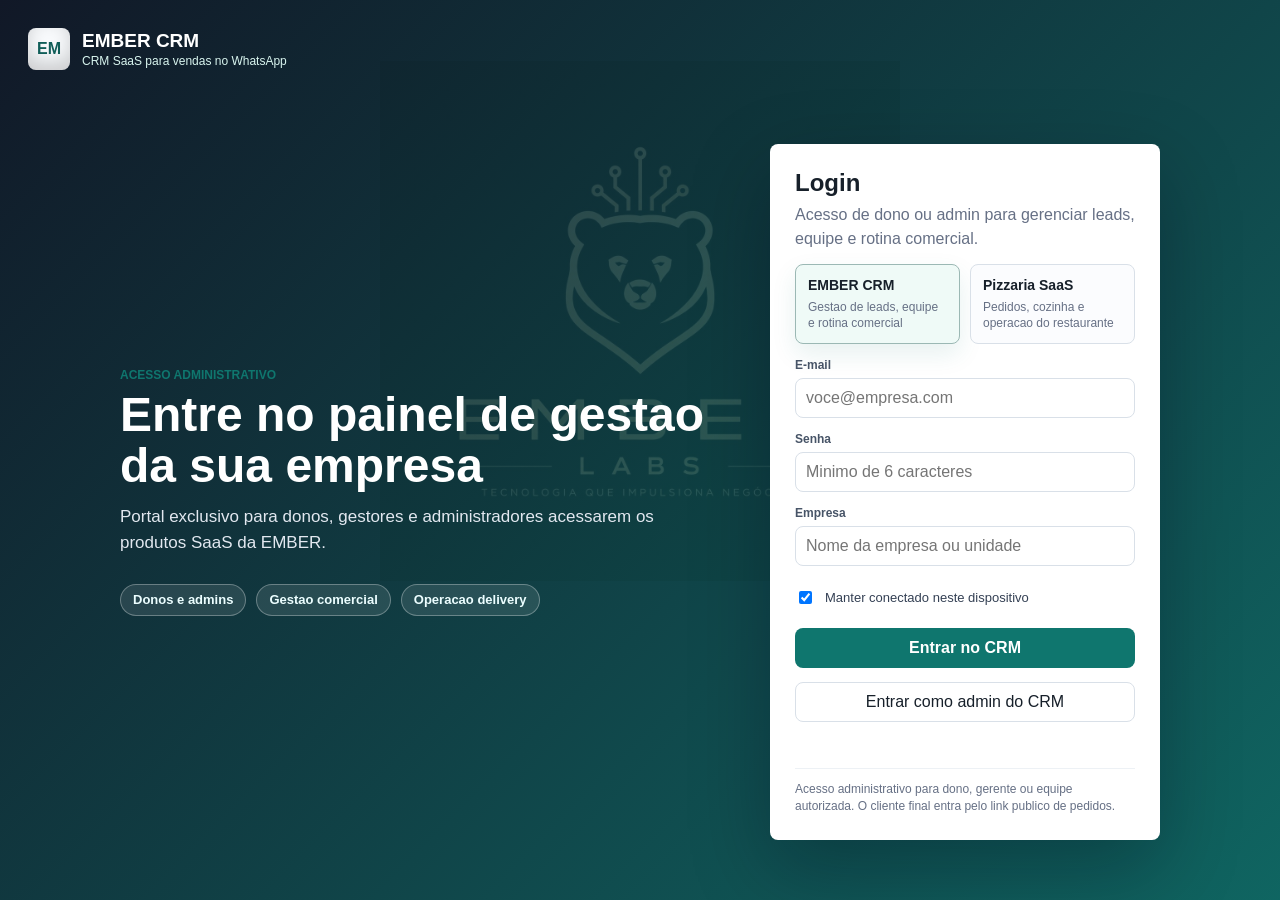
==== commit 9740a6da: "Integra fluxo SaaS da pizzaria ao CRM" ====
--- a/index.html
+++ b/index.html
@@ -4,38 +4,50 @@
 <head>
     <meta charset="utf-8">
     <meta name="viewport" content="width=device-width, initial-scale=1">
-    <title>NexoCRM - Demo Comercial</title>
+    <title>EMBER CRM - Demo Comercial</title>
     <link rel="stylesheet" href="css/style.css">
 </head>
 
 <body>
     <section class="login-screen" id="loginScreen" aria-labelledby="loginTitle">
         <div class="login-brand">
-            <div class="mark">NC</div>
+            <div class="mark">EM</div>
             <div>
-                <strong>NexoCRM</strong>
+                <strong>EMBER CRM</strong>
                 <span>CRM SaaS para vendas no WhatsApp</span>
             </div>
         </div>
 
         <div class="login-shell">
             <div class="login-copy">
-                <span class="eyebrow">Acesso seguro</span>
-                <h1 id="loginTitle">Entre no painel da sua empresa</h1>
-                <p>Gerencie leads, propostas e retornos em um ambiente simples para equipes comerciais.</p>
+                <span class="eyebrow">Acesso administrativo</span>
+                <h1 id="loginTitle">Entre no painel de gestao da sua empresa</h1>
+                <p>Portal exclusivo para donos, gestores e administradores acessarem os produtos SaaS da EMBER.</p>
                 <div class="login-highlights" aria-label="Recursos do produto">
-                    <span>Funil visual</span>
-                    <span>Lembretes comerciais</span>
-                    <span>Base por workspace</span>
+                    <span>Donos e admins</span>
+                    <span>Gestao comercial</span>
+                    <span>Operacao delivery</span>
                 </div>
             </div>
 
             <div class="login-card">
                 <div>
                     <h2 id="authCardTitle">Login</h2>
-                    <p id="authCardText">Acesse com seu e-mail corporativo ou use a demo.</p>
-                </div>
-                <div class="auth-tabs" role="tablist" aria-label="Acesso">
+                    <p id="authCardText">Escolha o sistema e acesse o painel de gestao com sua conta autorizada.</p>
+                </div>
+
+                <div class="product-switcher" aria-label="Escolha do sistema">
+                    <button class="active" type="button" data-product="crm">
+                        <strong>EMBER CRM</strong>
+                        <span>Gestao de leads, equipe e rotina comercial</span>
+                    </button>
+                    <button type="button" data-product="pizzaria">
+                        <strong>Pizzaria SaaS</strong>
+                        <span>Pedidos, cozinha e operacao do restaurante</span>
+                    </button>
+                </div>
+
+                <div class="auth-tabs auth-tabs-hidden" role="tablist" aria-label="Acesso">
                     <button class="active" type="button" data-auth-mode="login">Entrar</button>
                     <button type="button" data-auth-mode="signup">Criar conta</button>
                     <button type="button" data-auth-mode="recovery">Recuperar</button>
@@ -53,9 +65,9 @@
                             required minlength="6" placeholder="Minimo de 6 caracteres">
                     </div>
                     <div class="field">
-                        <label for="loginWorkspace">Workspace</label>
+                        <label for="loginWorkspace">Empresa</label>
                         <input id="loginWorkspace" name="workspace" autocomplete="organization" required
-                            placeholder="Nome da empresa">
+                            placeholder="Nome da empresa ou unidade">
                     </div>
                     <label class="check-row login-remember">
                         <input id="loginRemember" name="remember" type="checkbox" checked>
@@ -98,7 +110,12 @@
                 </form>
 
                 <div class="login-error" id="loginMessage" role="alert"></div>
-                <div class="auth-note" id="authNote">Ambiente local de demonstracao. Nenhum dado e enviado para banco.</div>
+                <div class="product-actions" id="productActions" hidden>
+                    <a class="secondary" href="apps/pizzaria/acesso/index.html">Abrir acesso da pizzaria</a>
+                    <a class="secondary" href="apps/pizzaria/admin/index.html">Abrir painel admin</a>
+                    <a class="secondary" href="apps/pizzaria/cliente-login/index.html">Login do cliente</a>
+                </div>
+                <div class="auth-note" id="authNote">Acesso administrativo para dono, gerente ou equipe autorizada. O cliente final entra pelo link publico de pedidos.</div>
             </div>
         </div>
     </section>
@@ -106,9 +123,9 @@
     <div class="app" id="appShell">
         <aside class="sidebar">
             <div class="brand">
-                <div class="mark">NC</div>
+                <div class="mark">EM</div>
                 <div>
-                    <strong>NexoCRM</strong>
+                    <strong>EMBER CRM</strong>
                     <span>CRM para vendas no WhatsApp</span>
                 </div>
             </div>
@@ -789,47 +806,71 @@
             <section class="view" id="view-assistente">
                 <div class="assistant-layout">
                     <div class="assistant-panel">
-                        <div class="panel-head compact">
-                            <div>
-                                <strong>Assistente interno</strong>
-                                <span>Copiloto local para mensagem, resumo, proxima acao e prioridades.</span>
+                        <div class="assistant-hero">
+                            <div>
+                                <span class="eyebrow">Assistente interno</span>
+                                <h2>O que voce quer resolver agora?</h2>
+                                <p>Escolha uma acao pronta. O painel usa etapa, prioridade, retorno e valor do cliente para sugerir a resposta.</p>
+                            </div>
+                            <div class="assistant-hero-steps">
+                                <span>1. Escolha a tarefa</span>
+                                <span>2. Revise a sugestao</span>
+                                <span>3. Copie ou chame no WhatsApp</span>
                             </div>
                         </div>
                         <div class="assistant-body">
+                            <div class="assistant-choice-grid" aria-label="Acoes rapidas do assistente">
+                                <button type="button" data-assistant-preset="message">
+                                    <strong>Responder cliente</strong>
+                                    <span>Cria uma mensagem pronta para WhatsApp.</span>
+                                </button>
+                                <button type="button" data-assistant-preset="priority">
+                                    <strong>Quem chamar agora</strong>
+                                    <span>Lista os atendimentos mais urgentes.</span>
+                                </button>
+                                <button type="button" data-assistant-preset="summary">
+                                    <strong>Resumo rapido</strong>
+                                    <span>Mostra a situacao do cliente sem abrir historico.</span>
+                                </button>
+                                <button type="button" data-assistant-preset="next">
+                                    <strong>Proxima acao</strong>
+                                    <span>Sugere o melhor passo comercial.</span>
+                                </button>
+                            </div>
                             <div class="assistant-controls">
                                 <div class="field">
-                                    <label for="assistantClient">Cliente</label>
+                                    <label for="assistantClient">Cliente analisado</label>
                                     <select id="assistantClient"></select>
                                 </div>
                                 <div class="field">
-                                    <label for="assistantIntent">Ação</label>
-                                    <select id="assistantIntent">
-                                        <option value="message">Gerar mensagem para WhatsApp</option>
-                                        <option value="summary">Resumir cliente</option>
-                                        <option value="next">Sugerir proxima acao</option>
-                                        <option value="priority">Priorizar atendimentos</option>
-                                        <option value="help">Ajuda sobre o sistema</option>
+                                    <label for="assistantIntent">Tipo de ajuda</label>
+                                    <select id="assistantIntent" aria-label="Tipo de ajuda">
+                                        <option value="message">Responder no WhatsApp</option>
+                                        <option value="summary">Entender este cliente</option>
+                                        <option value="next">Decidir proxima acao</option>
+                                        <option value="priority">Priorizar minha fila</option>
+                                        <option value="help">Tirar duvida do sistema</option>
                                     </select>
                                 </div>
                             </div>
                             <div class="field">
-                                <label for="assistantQuestion">Pergunta ou contexto extra</label>
+                                <label for="assistantQuestion">Detalhe opcional</label>
                                 <textarea id="assistantQuestion" rows="3"
-                                    placeholder="Ex.: quero uma mensagem curta, sem parecer insistente"></textarea>
+                                    placeholder="Ex.: mensagem curta, tom amigavel, cliente esta sem responder"></textarea>
                             </div>
                             <div class="assistant-actions">
-                                <button class="primary" type="button" id="askAssistantBtn">Gerar sugestao</button>
+                                <button class="primary" type="button" id="askAssistantBtn">Gerar resposta</button>
                                 <button class="secondary" type="button" id="copyAssistantBtn">Copiar resposta</button>
                             </div>
                             <div class="assistant-answer" id="assistantAnswer">
-                                <span class="eyebrow">Sugestao</span>
-                                <p>Escolha um cliente e uma acao para gerar a primeira sugestao.</p>
+                                <span class="eyebrow">Resposta do assistente</span>
+                                <p>Clique em uma acao pronta acima para gerar uma sugestao em poucos segundos.</p>
                             </div>
                         </div>
                     </div>
                     <aside class="assistant-side">
                         <div class="aside-section">
-                            <h3>Atalhos inteligentes</h3>
+                            <h3>Perguntas prontas</h3>
                             <div class="assistant-shortcuts">
                                 <button type="button" data-assistant-shortcut="priority">Quem eu devo chamar hoje?</button>
                                 <button type="button" data-assistant-shortcut="late">Mensagem para atrasados</button>
--- a/css/style.css
+++ b/css/style.css
@@ -163,6 +163,10 @@
   gap: 4px;
 }
 
+.auth-tabs-hidden {
+  display: none;
+}
+
 .auth-tabs button {
   border: 0;
   border-radius: 6px;
@@ -200,9 +204,65 @@
   line-height: 1.45;
 }
 
+.product-switcher {
+  display: grid;
+  grid-template-columns: repeat(2, minmax(0, 1fr));
+  gap: 10px;
+}
+
+.product-switcher button {
+  min-height: 74px;
+  border: 1px solid var(--line);
+  border-radius: 8px;
+  background: #fbfcfe;
+  color: var(--ink);
+  padding: 12px;
+  display: grid;
+  align-content: start;
+  gap: 6px;
+  text-align: left;
+  cursor: pointer;
+}
+
+.product-switcher button.active {
+  border-color: #9bb8b4;
+  background: #effaf7;
+  box-shadow: 0 10px 24px rgba(15, 118, 110, 0.1);
+}
+
+.product-switcher strong,
+.product-switcher span {
+  display: block;
+}
+
+.product-switcher strong {
+  color: var(--ink);
+  font-size: 14px;
+}
+
+.product-switcher span {
+  color: var(--muted);
+  font-size: 12px;
+  line-height: 1.35;
+}
+
 .login-card .primary,
 .login-card .secondary {
   width: 100%;
+}
+
+.product-actions {
+  display: none;
+  grid-template-columns: repeat(3, minmax(0, 1fr));
+  gap: 10px;
+}
+
+.product-actions.show {
+  display: none;
+}
+
+.product-actions a {
+  text-decoration: none;
 }
 
 .login-remember {
@@ -603,10 +663,86 @@
   overflow: hidden;
 }
 
+.assistant-hero {
+  padding: 20px;
+  border-bottom: 1px solid var(--line);
+  background: linear-gradient(135deg, #ffffff 0%, #f1faf7 100%);
+  display: grid;
+  grid-template-columns: minmax(0, 1fr) 260px;
+  gap: 16px;
+  align-items: center;
+}
+
+.assistant-hero h2 {
+  margin: 5px 0 8px;
+  font-size: 24px;
+  line-height: 1.15;
+}
+
+.assistant-hero p {
+  margin: 0;
+  color: var(--muted);
+  line-height: 1.45;
+}
+
+.assistant-hero-steps {
+  display: grid;
+  gap: 8px;
+}
+
+.assistant-hero-steps span {
+  border: 1px solid #cfe3df;
+  border-radius: 8px;
+  background: white;
+  color: #115e59;
+  padding: 9px 10px;
+  font-size: 12px;
+  font-weight: 800;
+}
+
 .assistant-body {
   padding: 18px;
   display: grid;
   gap: 14px;
+}
+
+.assistant-choice-grid {
+  display: grid;
+  grid-template-columns: repeat(4, minmax(0, 1fr));
+  gap: 10px;
+}
+
+.assistant-choice-grid button {
+  border: 1px solid #dce6ec;
+  border-radius: 8px;
+  background: white;
+  padding: 13px;
+  display: grid;
+  gap: 6px;
+  text-align: left;
+  cursor: pointer;
+  min-height: 104px;
+}
+
+.assistant-choice-grid button:hover {
+  border-color: #8db9b2;
+  background: #f4fbf8;
+}
+
+.assistant-choice-grid strong,
+.assistant-choice-grid span {
+  display: block;
+}
+
+.assistant-choice-grid strong {
+  color: var(--ink);
+  font-size: 14px;
+}
+
+.assistant-choice-grid span {
+  color: var(--muted);
+  font-size: 12px;
+  line-height: 1.35;
 }
 
 .assistant-controls {
@@ -636,6 +772,11 @@
   display: grid;
   align-content: start;
   gap: 10px;
+}
+
+.assistant-answer.ready {
+  border-color: #b8d8d2;
+  background: #f3fbf8;
 }
 
 .assistant-answer p {
@@ -1949,6 +2090,11 @@
     grid-template-columns: 1fr;
   }
 
+  .assistant-hero,
+  .assistant-choice-grid {
+    grid-template-columns: 1fr;
+  }
+
   .commercial-hero,
   .presentation-panel,
   .commercial-panels,
@@ -1990,6 +2136,11 @@
     font-size: 34px;
   }
 
+  .product-switcher,
+  .product-actions {
+    grid-template-columns: 1fr;
+  }
+
   .topbar,
   .actions {
     align-items: stretch;
@@ -2022,6 +2173,14 @@
 
   .assistant-controls {
     grid-template-columns: 1fr;
+  }
+
+  .assistant-hero {
+    padding: 16px;
+  }
+
+  .assistant-choice-grid button {
+    min-height: auto;
   }
 
   .api-grid {
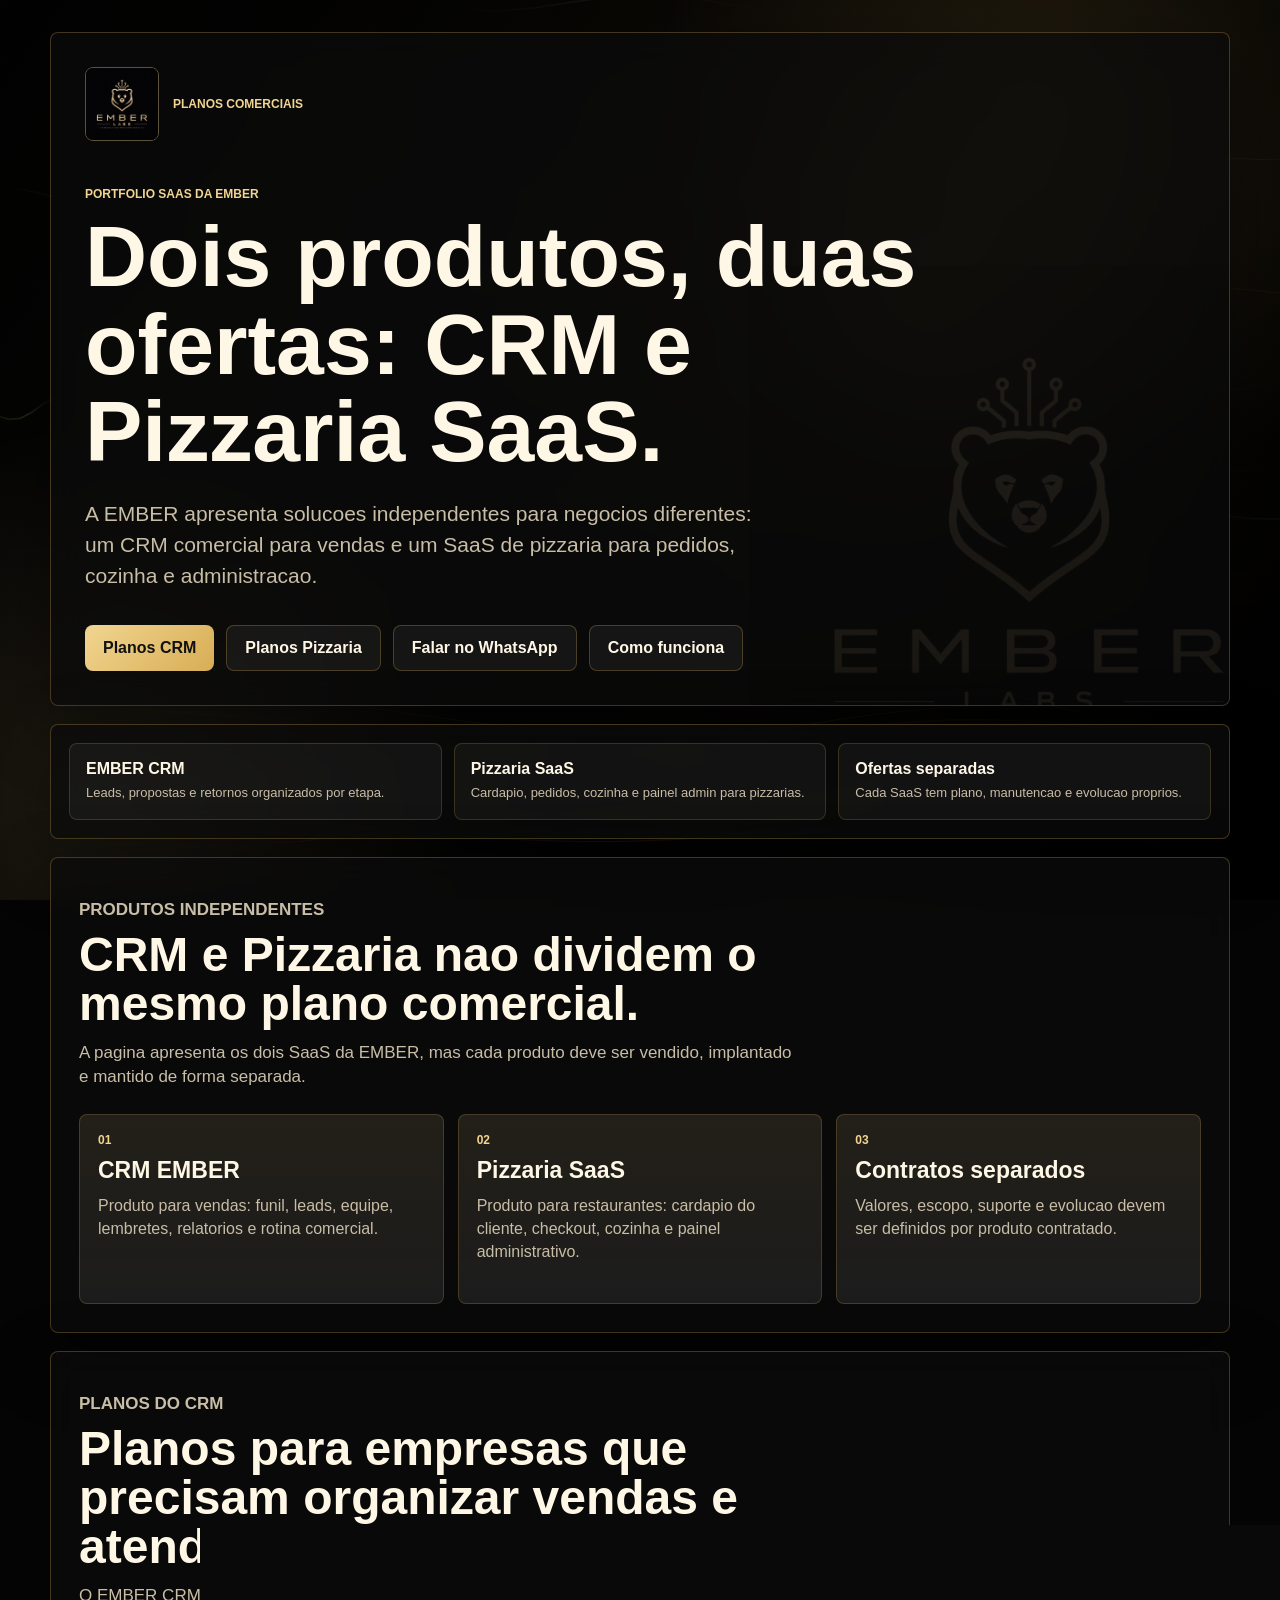
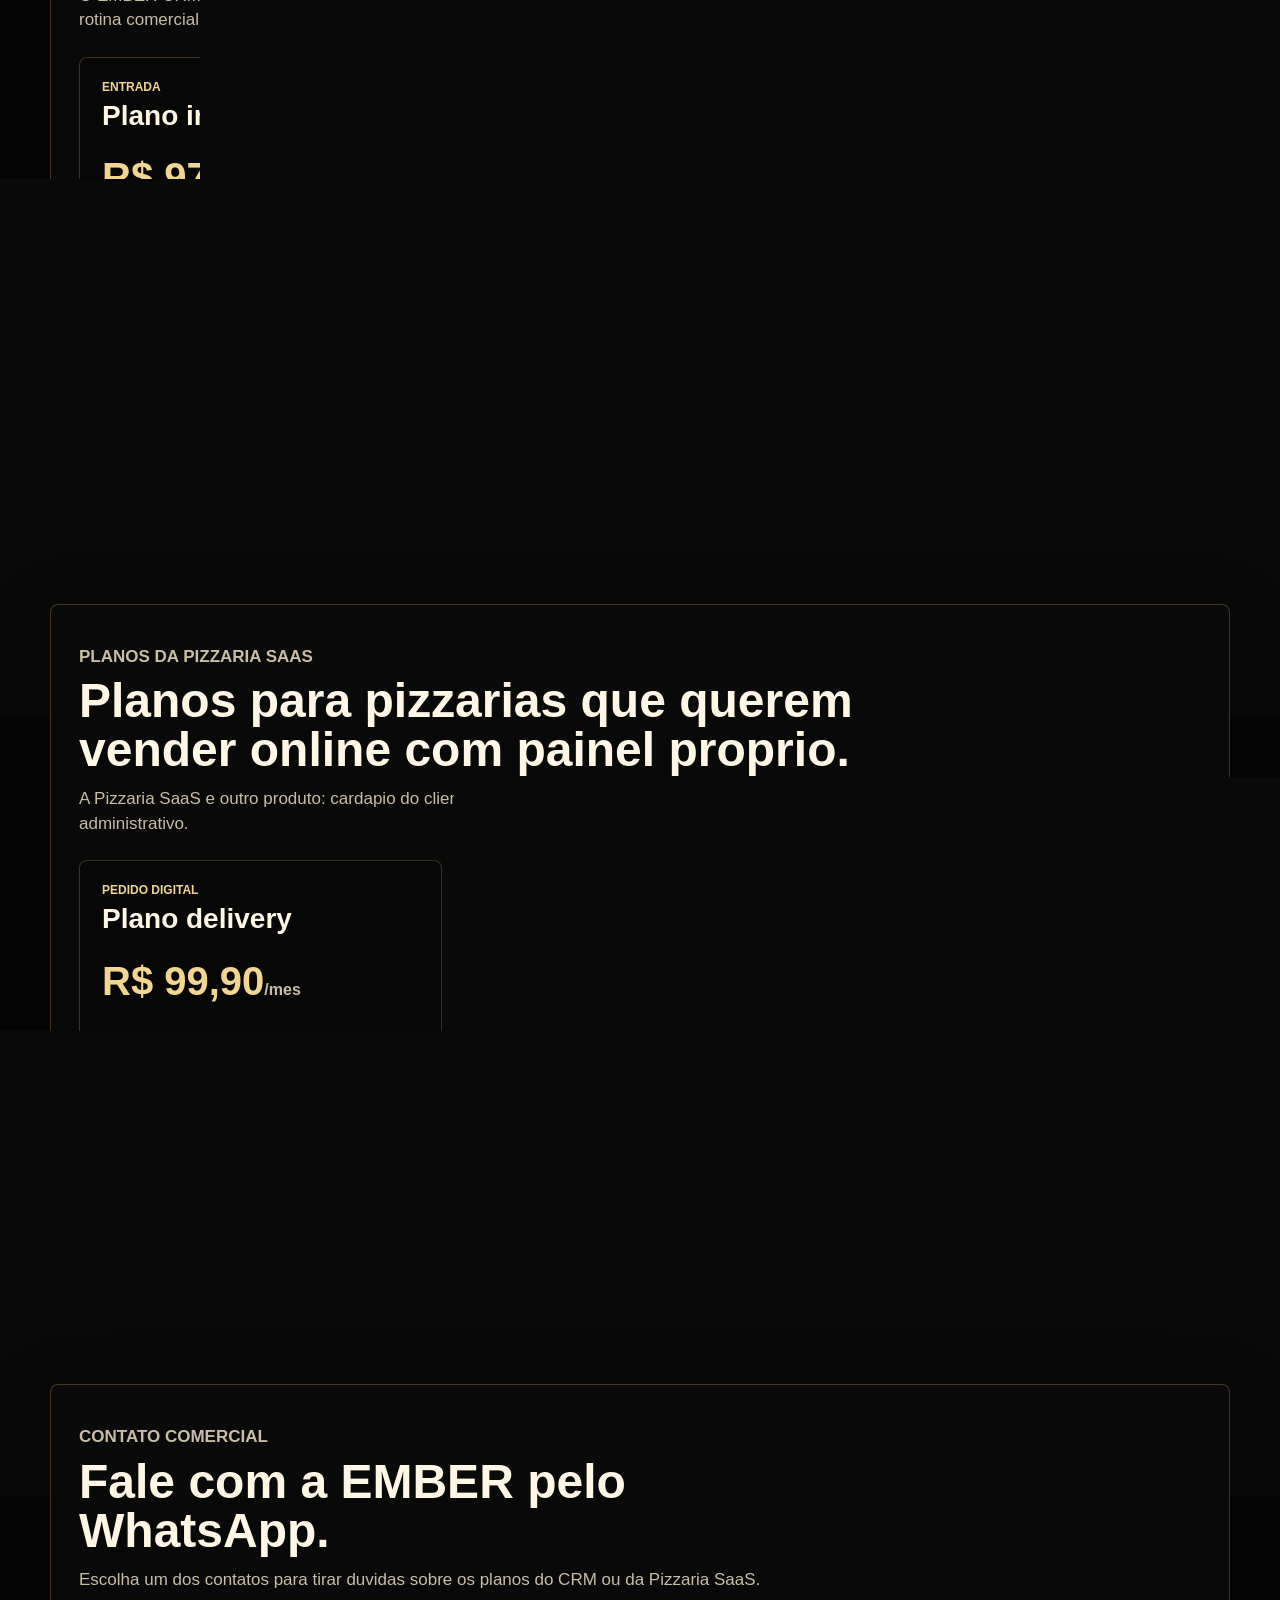
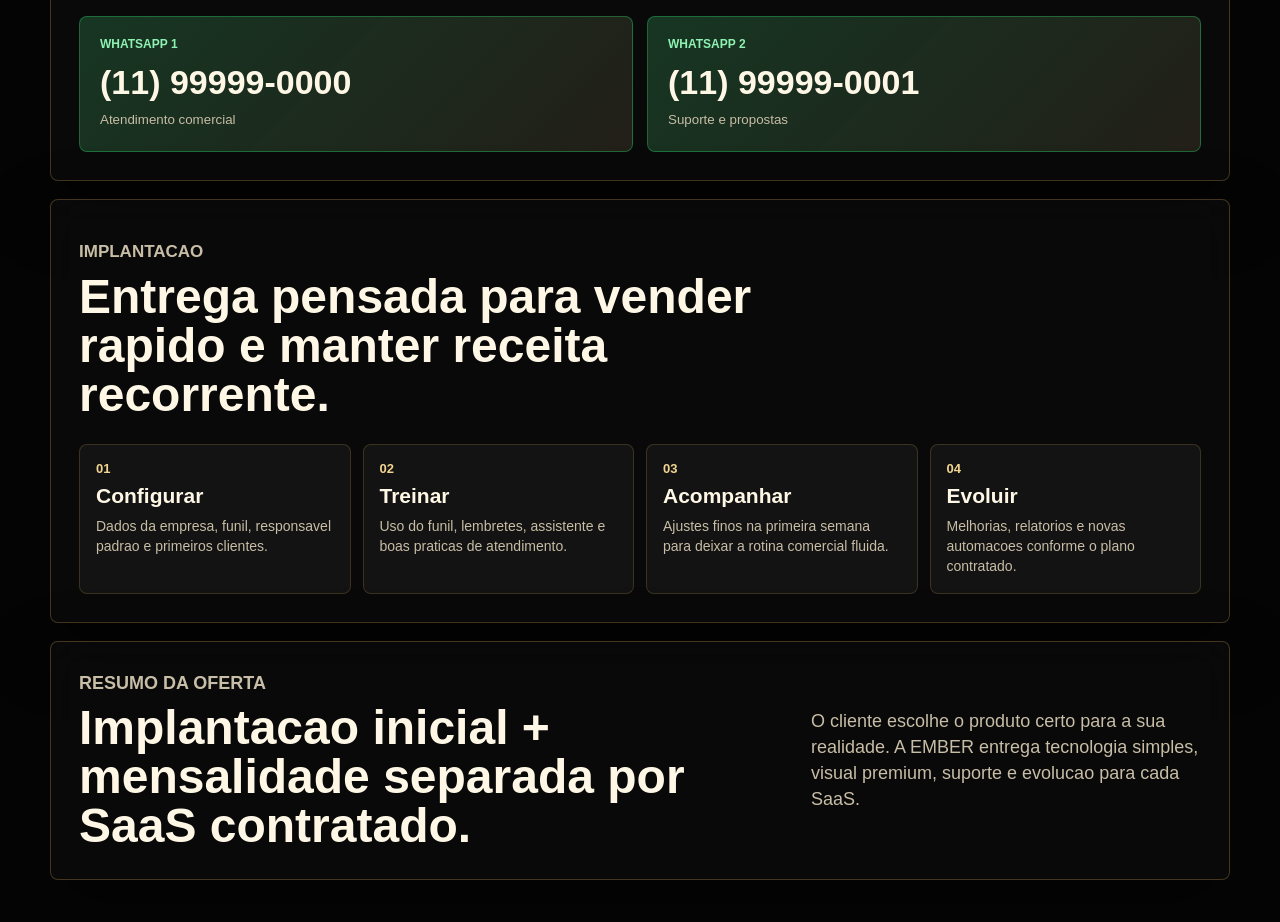
==== commit b5666661: "Organiza entrada publica dos planos comerciais" ====
--- a/index.html
+++ b/index.html
@@ -4,1040 +4,16 @@
 <head>
     <meta charset="utf-8">
     <meta name="viewport" content="width=device-width, initial-scale=1">
-    <title>EMBER CRM - Demo Comercial</title>
-    <link rel="stylesheet" href="css/style.css">
+    <meta http-equiv="refresh" content="0; url=planos-comerciais-site/">
+    <title>EMBER SaaS - Planos Comerciais</title>
+    <script>
+        window.location.replace("planos-comerciais-site/");
+    </script>
 </head>
 
 <body>
-    <section class="login-screen" id="loginScreen" aria-labelledby="loginTitle">
-        <div class="login-brand">
-            <div class="mark">EM</div>
-            <div>
-                <strong>EMBER CRM</strong>
-                <span>CRM SaaS para vendas no WhatsApp</span>
-            </div>
-        </div>
-
-        <div class="login-shell">
-            <div class="login-copy">
-                <span class="eyebrow">Acesso administrativo</span>
-                <h1 id="loginTitle">Entre no painel de gestao da sua empresa</h1>
-                <p>Portal exclusivo para donos, gestores e administradores acessarem os produtos SaaS da EMBER.</p>
-                <div class="login-highlights" aria-label="Recursos do produto">
-                    <span>Donos e admins</span>
-                    <span>Gestao comercial</span>
-                    <span>Operacao delivery</span>
-                </div>
-            </div>
-
-            <div class="login-card">
-                <div>
-                    <h2 id="authCardTitle">Login</h2>
-                    <p id="authCardText">Escolha o sistema e acesse o painel de gestao com sua conta autorizada.</p>
-                </div>
-
-                <div class="product-switcher" aria-label="Escolha do sistema">
-                    <button class="active" type="button" data-product="crm">
-                        <strong>EMBER CRM</strong>
-                        <span>Gestao de leads, equipe e rotina comercial</span>
-                    </button>
-                    <button type="button" data-product="pizzaria">
-                        <strong>Pizzaria SaaS</strong>
-                        <span>Pedidos, cozinha e operacao do restaurante</span>
-                    </button>
-                </div>
-
-                <div class="auth-tabs auth-tabs-hidden" role="tablist" aria-label="Acesso">
-                    <button class="active" type="button" data-auth-mode="login">Entrar</button>
-                    <button type="button" data-auth-mode="signup">Criar conta</button>
-                    <button type="button" data-auth-mode="recovery">Recuperar</button>
-                </div>
-
-                <form class="auth-form active" id="loginForm" data-auth-panel="login">
-                    <div class="field">
-                        <label for="loginEmail">E-mail</label>
-                        <input id="loginEmail" name="email" type="email" autocomplete="email" required
-                            placeholder="voce@empresa.com">
-                    </div>
-                    <div class="field">
-                        <label for="loginPassword">Senha</label>
-                        <input id="loginPassword" name="password" type="password" autocomplete="current-password"
-                            required minlength="6" placeholder="Minimo de 6 caracteres">
-                    </div>
-                    <div class="field">
-                        <label for="loginWorkspace">Empresa</label>
-                        <input id="loginWorkspace" name="workspace" autocomplete="organization" required
-                            placeholder="Nome da empresa ou unidade">
-                    </div>
-                    <label class="check-row login-remember">
-                        <input id="loginRemember" name="remember" type="checkbox" checked>
-                        Manter conectado neste dispositivo
-                    </label>
-                    <button class="primary" type="submit">Entrar</button>
-                    <button class="secondary" type="button" id="demoLoginBtn">Entrar na demo</button>
-                </form>
-
-                <form class="auth-form" id="signupForm" data-auth-panel="signup">
-                    <div class="field">
-                        <label for="signupName">Nome</label>
-                        <input id="signupName" name="name" autocomplete="name" required placeholder="Seu nome">
-                    </div>
-                    <div class="field">
-                        <label for="signupEmail">E-mail</label>
-                        <input id="signupEmail" name="email" type="email" autocomplete="email" required
-                            placeholder="voce@empresa.com">
-                    </div>
-                    <div class="field">
-                        <label for="signupWorkspace">Empresa</label>
-                        <input id="signupWorkspace" name="workspace" autocomplete="organization" required
-                            placeholder="Nome da empresa">
-                    </div>
-                    <div class="field">
-                        <label for="signupPassword">Senha</label>
-                        <input id="signupPassword" name="password" type="password" autocomplete="new-password" required
-                            minlength="6" placeholder="Minimo de 6 caracteres">
-                    </div>
-                    <button class="primary" type="submit">Criar workspace</button>
-                </form>
-
-                <form class="auth-form" id="recoveryForm" data-auth-panel="recovery">
-                    <div class="field">
-                        <label for="recoveryEmail">E-mail</label>
-                        <input id="recoveryEmail" name="email" type="email" autocomplete="email" required
-                            placeholder="voce@empresa.com">
-                    </div>
-                    <button class="primary" type="submit">Enviar instrucoes</button>
-                </form>
-
-                <div class="login-error" id="loginMessage" role="alert"></div>
-                <div class="product-actions" id="productActions" hidden>
-                    <a class="secondary" href="apps/pizzaria/acesso/index.html">Abrir acesso da pizzaria</a>
-                    <a class="secondary" href="apps/pizzaria/admin/index.html">Abrir painel admin</a>
-                    <a class="secondary" href="apps/pizzaria/cliente-login/index.html">Login do cliente</a>
-                </div>
-                <div class="auth-note" id="authNote">Acesso administrativo para dono, gerente ou equipe autorizada. O cliente final entra pelo link publico de pedidos.</div>
-            </div>
-        </div>
-    </section>
-
-    <div class="app" id="appShell">
-        <aside class="sidebar">
-            <div class="brand">
-                <div class="mark">EM</div>
-                <div>
-                    <strong>EMBER CRM</strong>
-                    <span>CRM para vendas no WhatsApp</span>
-                </div>
-            </div>
-
-            <nav class="nav" aria-label="Menu principal">
-                <button class="active" type="button" title="Funil" data-view="funil">
-                    <svg class="icon" viewBox="0 0 24 24" fill="none" aria-hidden="true">
-                        <path d="M4 6h16M7 12h10M10 18h4" stroke="currentColor" stroke-width="2"
-                            stroke-linecap="round" />
-                    </svg>
-                    Funil
-                </button>
-                <button type="button" title="Perfil" data-view="perfil">
-                    <svg class="icon" viewBox="0 0 24 24" fill="none" aria-hidden="true">
-                        <path d="M20 21a8 8 0 0 0-16 0M12 11a4 4 0 1 0 0-8 4 4 0 0 0 0 8Z" stroke="currentColor"
-                            stroke-width="2" stroke-linecap="round" />
-                    </svg>
-                    Perfil
-                </button>
-                <button type="button" title="Comercial" data-view="comercial">
-                    <svg class="icon" viewBox="0 0 24 24" fill="none" aria-hidden="true">
-                        <path d="M4 19V5a2 2 0 0 1 2-2h10l4 4v12a2 2 0 0 1-2 2H6a2 2 0 0 1-2-2Z" stroke="currentColor"
-                            stroke-width="2" stroke-linejoin="round" />
-                        <path d="M8 11h8M8 15h6M15 3v5h5" stroke="currentColor" stroke-width="2"
-                            stroke-linecap="round" stroke-linejoin="round" />
-                    </svg>
-                    Comercial
-                </button>
-                <button type="button" title="Clientes" data-view="clientes">
-                    <svg class="icon" viewBox="0 0 24 24" fill="none" aria-hidden="true">
-                        <path
-                            d="M16 21v-2a4 4 0 0 0-4-4H6a4 4 0 0 0-4 4v2M9 11a4 4 0 1 0 0-8 4 4 0 0 0 0 8ZM22 21v-2a4 4 0 0 0-3-3.87M16 3.13a4 4 0 0 1 0 7.75"
-                            stroke="currentColor" stroke-width="2" stroke-linecap="round" stroke-linejoin="round" />
-                    </svg>
-                    Clientes
-                </button>
-                <button type="button" title="Lembretes" data-view="lembretes">
-                    <svg class="icon" viewBox="0 0 24 24" fill="none" aria-hidden="true">
-                        <path
-                            d="M8 2v4M16 2v4M3 10h18M5 4h14a2 2 0 0 1 2 2v14a2 2 0 0 1-2 2H5a2 2 0 0 1-2-2V6a2 2 0 0 1 2-2Z"
-                            stroke="currentColor" stroke-width="2" stroke-linecap="round" />
-                    </svg>
-                    Lembretes
-                </button>
-                <button type="button" title="Relatorios" data-view="relatorios">
-                    <svg class="icon" viewBox="0 0 24 24" fill="none" aria-hidden="true">
-                        <path d="M4 19V5M4 19h16M8 16v-5M12 16V8M16 16v-3" stroke="currentColor" stroke-width="2"
-                            stroke-linecap="round" />
-                    </svg>
-                    Relatorios
-                </button>
-                <button type="button" title="Equipe" data-view="equipe">
-                    <svg class="icon" viewBox="0 0 24 24" fill="none" aria-hidden="true">
-                        <path
-                            d="M16 21v-2a4 4 0 0 0-4-4H6a4 4 0 0 0-4 4v2M9 11a4 4 0 1 0 0-8 4 4 0 0 0 0 8ZM22 8h-6M19 5v6"
-                            stroke="currentColor" stroke-width="2" stroke-linecap="round" />
-                    </svg>
-                    Equipe
-                </button>
-                <button type="button" title="Configuracoes" data-view="configuracoes">
-                    <svg class="icon" viewBox="0 0 24 24" fill="none" aria-hidden="true">
-                        <path
-                            d="M12 15.5a3.5 3.5 0 1 0 0-7 3.5 3.5 0 0 0 0 7ZM19.4 15a1.7 1.7 0 0 0 .34 1.87l.06.06a2 2 0 1 1-2.83 2.83l-.06-.06A1.7 1.7 0 0 0 15 19.36a1.7 1.7 0 0 0-1 .15 1.7 1.7 0 0 0-1 1.55V21a2 2 0 1 1-4 0v-.09a1.7 1.7 0 0 0-1-1.55 1.7 1.7 0 0 0-1-.15 1.7 1.7 0 0 0-1.87.34l-.06.06a2 2 0 1 1-2.83-2.83l.06-.06A1.7 1.7 0 0 0 4.64 15a1.7 1.7 0 0 0-.15-1 1.7 1.7 0 0 0-1.55-1H3a2 2 0 1 1 0-4h.09a1.7 1.7 0 0 0 1.55-1 1.7 1.7 0 0 0 .15-1 1.7 1.7 0 0 0-.34-1.87l-.06-.06a2 2 0 1 1 2.83-2.83l.06.06A1.7 1.7 0 0 0 9 4.64a1.7 1.7 0 0 0 1-.15 1.7 1.7 0 0 0 1-1.55V3a2 2 0 1 1 4 0v.09a1.7 1.7 0 0 0 1 1.55 1.7 1.7 0 0 0 1 .15 1.7 1.7 0 0 0 1.87-.34l.06-.06a2 2 0 1 1 2.83 2.83l-.06.06A1.7 1.7 0 0 0 19.36 9c.06.35.12.68.15 1H21a2 2 0 1 1 0 4h-.09a1.7 1.7 0 0 0-1.55 1Z"
-                            stroke="currentColor" stroke-width="2" stroke-linecap="round" stroke-linejoin="round" />
-                    </svg>
-                    Config
-                </button>
-                <button type="button" title="Planos" data-view="planos">
-                    <svg class="icon" viewBox="0 0 24 24" fill="none" aria-hidden="true">
-                        <path d="M4 7h16M4 12h16M7 17h5M6 4h12a2 2 0 0 1 2 2v12a2 2 0 0 1-2 2H6a2 2 0 0 1-2-2V6a2 2 0 0 1 2-2Z"
-                            stroke="currentColor" stroke-width="2" stroke-linecap="round" />
-                    </svg>
-                    Planos
-                </button>
-                <button type="button" title="Assistente" data-view="assistente">
-                    <svg class="icon" viewBox="0 0 24 24" fill="none" aria-hidden="true">
-                        <path
-                            d="M12 3l1.4 3.6L17 8l-3.6 1.4L12 13l-1.4-3.6L7 8l3.6-1.4L12 3ZM19 13l.8 2.2L22 16l-2.2.8L19 19l-.8-2.2L16 16l2.2-.8L19 13ZM6 14l1 2.5L10 18l-3 1.5L6 22l-1-2.5L2 18l3-1.5L6 14Z"
-                            stroke="currentColor" stroke-width="2" stroke-linejoin="round" />
-                    </svg>
-                    Assistente
-                </button>
-            </nav>
-
-            <div class="sidebar-footer">
-                <div class="ember-footer">
-                    <div class="ember-card">
-                        <div class="ember-top">
-                            <img src="img/ember-labs.png" alt="EMBER Labs" class="ember-logo">
-                            <div>
-                                <span>Desenvolvido por</span>
-                                <strong>EMBER Labs</strong>
-                                <p>Tecnologia que impulsiona negocios.</p>
-                            </div>
-                        </div>
-                        <div class="ember-bottom">
-                            <strong>&copy; 2026 EMBER Labs</strong>
-                        </div>
-                    </div>
-                </div>
-            </div>
-        </aside>
-
-        <main class="main">
-            <header class="topbar">
-                <div class="title">
-                    <h1 id="pageTitle">CRM simples para vender mais pelo WhatsApp</h1>
-                    <p id="pageSubtitle">Organize leads, propostas e retornos em uma demo pronta para apresentacao.</p>
-                </div>
-                <div class="actions">
-                    <input class="search" id="search" type="search" placeholder="Buscar cliente, telefone ou servico">
-                    <button class="secondary" type="button" id="demoDataBtn">
-                        <svg class="icon" viewBox="0 0 24 24" fill="none" aria-hidden="true">
-                            <path d="M3 12a9 9 0 1 0 3-6.7M3 4v6h6" stroke="currentColor" stroke-width="2"
-                                stroke-linecap="round" stroke-linejoin="round" />
-                        </svg>
-                        Recarregar demo
-                    </button>
-                    <button class="secondary" type="button" id="exportClientsBtn">
-                        <svg class="icon" viewBox="0 0 24 24" fill="none" aria-hidden="true">
-                            <path d="M12 3v12M8 11l4 4 4-4M4 21h16" stroke="currentColor" stroke-width="2"
-                                stroke-linecap="round" stroke-linejoin="round" />
-                        </svg>
-                        Exportar
-                    </button>
-                    <button class="primary" type="button" id="openModal">
-                        <svg class="icon" viewBox="0 0 24 24" fill="none" aria-hidden="true">
-                            <path d="M12 5v14M5 12h14" stroke="currentColor" stroke-width="2" stroke-linecap="round" />
-                        </svg>
-                        Novo cliente
-                    </button>
-                    <div class="user-menu" aria-label="Usuario conectado">
-                        <span id="accountWorkspace">Workspace</span>
-                        <strong id="accountEmail">usuario@empresa.com</strong>
-                        <small id="accountRole">Admin</small>
-                    </div>
-                    <button class="secondary icon-only" type="button" id="logoutBtn" title="Sair" aria-label="Sair">
-                        <svg class="icon" viewBox="0 0 24 24" fill="none" aria-hidden="true">
-                            <path d="M10 17l5-5-5-5M15 12H3M21 4v16" stroke="currentColor" stroke-width="2"
-                                stroke-linecap="round" stroke-linejoin="round" />
-                        </svg>
-                    </button>
-                </div>
-            </header>
-
-            <section class="demo-strip" aria-label="Roteiro da demonstracao">
-                <div>
-                    <span class="eyebrow">Demo comercial</span>
-                    <strong>Mostre a dor, a rotina e o fechamento em menos de 2 minutos</strong>
-                </div>
-                <div class="demo-steps">
-                    <span id="workspacePlan">Plano demo</span>
-                    <button type="button" data-view-target="comercial">1. Pitch</button>
-                    <button type="button" data-view-target="clientes">2. Lead real</button>
-                    <button type="button" data-view-target="funil">3. Funil</button>
-                    <button type="button" data-view-target="assistente">4. Assistente</button>
-                    <button type="button" data-view-target="planos">5. Plano</button>
-                </div>
-            </section>
-
-            <section class="presentation-panel" aria-label="Resumo comercial">
-                <div class="presentation-copy">
-                    <span class="eyebrow">Como vender esta demo</span>
-                    <h2>Transforme conversas soltas do WhatsApp em uma rotina comercial simples.</h2>
-                    <p>Use os dados da tela para mostrar perda evitada, previsibilidade de retorno e valor mensal de manutencao.</p>
-                </div>
-                <div class="presentation-cards">
-                    <div>
-                        <strong>Problema</strong>
-                        <span>Cliente esquece retornos e perde propostas no WhatsApp.</span>
-                    </div>
-                    <div>
-                        <strong>Solucao</strong>
-                        <span>Funil, lembretes, equipe e assistente em um painel leve.</span>
-                    </div>
-                    <div>
-                        <strong>Fechamento</strong>
-                        <span>Implantacao inicial + mensalidade para suporte e evolucao.</span>
-                    </div>
-                </div>
-            </section>
-
-            <section class="metrics" aria-label="Resumo">
-                <div class="metric">
-                    <span>Leads ativos</span>
-                    <strong id="activeCount">0</strong>
-                    <small id="activeHint">Oportunidades em andamento</small>
-                </div>
-                <div class="metric">
-                    <span>Propostas abertas</span>
-                    <strong id="quoteCount">0</strong>
-                    <small id="quoteHint">Mostre o valor que ainda pode fechar</small>
-                </div>
-                <div class="metric">
-                    <span>Retornos hoje</span>
-                    <strong id="reminderCount">0</strong>
-                    <small id="reminderHint">Prioridade da rotina comercial</small>
-                </div>
-                <div class="metric">
-                    <span>Potencial em vendas</span>
-                    <strong id="pipelineValue">R$ 0</strong>
-                    <small id="pipelineHint">Argumento financeiro da demo</small>
-                </div>
-            </section>
-
-            <section class="view active" id="view-funil">
-                <div class="layout">
-                    <div class="board-wrap">
-                        <div class="board-head">
-                            <div>
-                                <strong>Funil de atendimento</strong>
-                            <span>Arraste oportunidades entre etapas e mostre como o atendimento fica organizado.</span>
-                            </div>
-                            <button class="icon-btn" type="button" title="Configuracoes">
-                                <svg class="icon" viewBox="0 0 24 24" fill="none" aria-hidden="true">
-                                    <path
-                                        d="M12 15.5a3.5 3.5 0 1 0 0-7 3.5 3.5 0 0 0 0 7ZM19.4 15a1.7 1.7 0 0 0 .34 1.87l.06.06a2 2 0 1 1-2.83 2.83l-.06-.06A1.7 1.7 0 0 0 15 19.36a1.7 1.7 0 0 0-1 .15 1.7 1.7 0 0 0-1 1.55V21a2 2 0 1 1-4 0v-.09a1.7 1.7 0 0 0-1-1.55 1.7 1.7 0 0 0-1-.15 1.7 1.7 0 0 0-1.87.34l-.06.06a2 2 0 1 1-2.83-2.83l.06-.06A1.7 1.7 0 0 0 4.64 15a1.7 1.7 0 0 0-.15-1 1.7 1.7 0 0 0-1.55-1H3a2 2 0 1 1 0-4h.09a1.7 1.7 0 0 0 1.55-1 1.7 1.7 0 0 0 .15-1 1.7 1.7 0 0 0-.34-1.87l-.06-.06a2 2 0 1 1 2.83-2.83l.06.06A1.7 1.7 0 0 0 9 4.64a1.7 1.7 0 0 0 1-.15 1.7 1.7 0 0 0 1-1.55V3a2 2 0 1 1 4 0v.09a1.7 1.7 0 0 0 1 1.55 1.7 1.7 0 0 0 1 .15 1.7 1.7 0 0 0 1.87-.34l.06-.06a2 2 0 1 1 2.83 2.83l-.06.06A1.7 1.7 0 0 0 19.36 9c.06.35.12.68.15 1H21a2 2 0 1 1 0 4h-.09a1.7 1.7 0 0 0-1.55 1Z"
-                                        stroke="currentColor" stroke-width="2" stroke-linecap="round"
-                                        stroke-linejoin="round" />
-                                </svg>
-                            </button>
-                        </div>
-                        <div class="board" id="board"></div>
-                    </div>
-
-                    <aside class="aside-panel">
-                        <div class="aside-section">
-                            <h3>Retornos de hoje</h3>
-                            <div id="reminders"></div>
-                        </div>
-                        <div class="aside-section">
-                            <h3>Movimento da semana</h3>
-                            <div class="mini-chart" aria-label="Grafico de contatos por dia">
-                                <div class="chart-day"><div class="bar" style="height: 38%"></div><span>Seg</span></div>
-                                <div class="chart-day"><div class="bar" style="height: 62%"></div><span>Ter</span></div>
-                                <div class="chart-day"><div class="bar" style="height: 48%"></div><span>Qua</span></div>
-                                <div class="chart-day"><div class="bar" style="height: 76%"></div><span>Qui</span></div>
-                                <div class="chart-day"><div class="bar" style="height: 56%"></div><span>Sex</span></div>
-                                <div class="chart-day"><div class="bar" style="height: 84%"></div><span>Sab</span></div>
-                                <div class="chart-day"><div class="bar" style="height: 42%"></div><span>Dom</span></div>
-                            </div>
-                        </div>
-                        <div class="aside-section">
-                            <h3>Argumentos da demo</h3>
-                            <div id="activityList"></div>
-                        </div>
-                    </aside>
-                </div>
-            </section>
-
-            <section class="view" id="view-perfil">
-                <div class="profile-grid">
-                    <div class="profile-card hero-profile">
-                        <div class="profile-avatar">YD</div>
-                        <div>
-                            <span class="eyebrow">Produto demonstrativo</span>
-                            <h2>NexoCRM para WhatsApp</h2>
-                            <p>Uma solucao simples para pequenas empresas controlarem leads, propostas e retornos sem perder vendas.
-                            </p>
-                        </div>
-                    </div>
-                    <div class="profile-card">
-                        <h3>Dados da empresa</h3>
-                        <div class="info-list">
-                            <div><span>Produto</span><strong>NexoCRM</strong></div>
-                            <div><span>Publico ideal</span><strong>Pequenos negocios</strong></div>
-                            <div><span>Canal principal</span><strong>WhatsApp</strong></div>
-                            <div><span>Entrega</span><strong>Demo + implantacao</strong></div>
-                        </div>
-                    </div>
-                    <div class="profile-card">
-                        <h3>Beneficios para vender</h3>
-                        <label class="check-row"><input type="checkbox" checked> Nao perder retorno de clientes</label>
-                        <label class="check-row"><input type="checkbox" checked> Visualizar propostas abertas</label>
-                        <label class="check-row"><input type="checkbox" checked> Exportar lista para acompanhamento</label>
-                    </div>
-                    <div class="profile-card wide">
-                        <h3>Mensagem pronta para WhatsApp</h3>
-                        <textarea
-                            rows="4">Ola! Vi seu interesse e deixei seu atendimento organizado aqui no nosso painel. Posso te chamar para seguirmos com a proposta?</textarea>
-                    </div>
-                    <div class="profile-card wide">
-                        <h3>Oferta sugerida</h3>
-                        <div class="offer-list">
-                            <div><strong>Implantacao</strong><span>Configuracao inicial, treinamento e entrega da demo personalizada.</span></div>
-                            <div><strong>Mensalidade</strong><span>Suporte, ajustes simples e evolucao do painel conforme o uso.</span></div>
-                            <div><strong>Diferencial</strong><span>Produto direto ao ponto para quem vende por WhatsApp e precisa de controle.</span></div>
-                        </div>
-                    </div>
-                </div>
-            </section>
-
-            <section class="view" id="view-comercial">
-                <div class="commercial-hero">
-                    <div>
-                        <span class="eyebrow">Venda consultiva</span>
-                        <h2>NexoCRM como SaaS mensal para pequenos negocios</h2>
-                        <p>Apresente o produto como uma operacao simples: organizar leads, acompanhar retornos, medir oportunidades e manter suporte continuo sem complexidade tecnica para o cliente.</p>
-                        <div class="commercial-actions">
-                            <button class="primary" type="button" data-view-target="clientes">Comecar por um lead</button>
-                            <button class="secondary" type="button" data-view-target="assistente">Mostrar assistente</button>
-                        </div>
-                    </div>
-                    <div class="commercial-offer">
-                        <span>Oferta recomendada</span>
-                        <strong>Implantacao + mensalidade</strong>
-                        <p>Entrada para configurar e treinar. Recorrencia para suporte, manutencao e evolucao.</p>
-                    </div>
-                </div>
-
-                <div class="commercial-grid">
-                    <div class="commercial-card">
-                        <span class="commercial-step">1</span>
-                        <strong>Diagnostico</strong>
-                        <p>Mapear onde o cliente perde vendas: retorno atrasado, proposta esquecida, falta de responsavel ou historico espalhado.</p>
-                    </div>
-                    <div class="commercial-card">
-                        <span class="commercial-step">2</span>
-                        <strong>Demo guiada</strong>
-                        <p>Cadastrar um lead real, mover no funil, marcar retorno, abrir WhatsApp e mostrar o relatorio de oportunidades.</p>
-                    </div>
-                    <div class="commercial-card">
-                        <span class="commercial-step">3</span>
-                        <strong>Plano ideal</strong>
-                        <p>Comecar no plano inicial quando e uma pessoa. Subir para profissional quando existe equipe, permissoes e rotina comercial.</p>
-                    </div>
-                    <div class="commercial-card">
-                        <span class="commercial-step">4</span>
-                        <strong>Fechamento</strong>
-                        <p>Vender clareza e acompanhamento: menos leads perdidos, rotina mais previsivel e suporte para ajustar o fluxo conforme o uso.</p>
-                    </div>
-                </div>
-
-                <div class="commercial-panels">
-                    <div class="commercial-panel wide">
-                        <div class="panel-head compact">
-                            <div>
-                                <strong>Script de 2 minutos</strong>
-                                <span>Sequencia pronta para apresentar sem improvisar.</span>
-                            </div>
-                        </div>
-                        <div class="script-grid">
-                            <label><input type="checkbox" checked> Abrir pela dor: "Quem precisa de retorno hoje?"</label>
-                            <label><input type="checkbox" checked> Cadastrar ou abrir um cliente real na tela Clientes.</label>
-                            <label><input type="checkbox" checked> Mover o lead no funil e marcar retorno.</label>
-                            <label><input type="checkbox" checked> Gerar mensagem pelo assistente e abrir WhatsApp.</label>
-                            <label><input type="checkbox" checked> Ir em Planos e explicar suporte mensal.</label>
-                        </div>
-                    </div>
-                    <div class="commercial-panel">
-                        <div class="panel-head compact">
-                            <div>
-                                <strong>Roteiro de apresentacao</strong>
-                                <span>Use em reuniao ou chamada rapida.</span>
-                            </div>
-                        </div>
-                        <ol class="commercial-list">
-                            <li>Comece pela dor: "Hoje voces sabem quem precisa de retorno?"</li>
-                            <li>Mostre a tela de clientes e filtre por prioridade.</li>
-                            <li>Abra o funil e mova uma oportunidade ate orcamento enviado.</li>
-                            <li>Gere uma mensagem no assistente e abra o WhatsApp.</li>
-                            <li>Finalize em planos, explicando suporte e manutencao mensal.</li>
-                        </ol>
-                    </div>
-                    <div class="commercial-panel">
-                        <div class="panel-head compact">
-                            <div>
-                                <strong>Implantacao sugerida</strong>
-                                <span>Entrega sem banco real nesta etapa.</span>
-                            </div>
-                        </div>
-                        <div class="commercial-timeline">
-                            <div><strong>Dia 1</strong><span>Ajuste visual, dados da empresa e funil comercial.</span></div>
-                            <div><strong>Dias 2-3</strong><span>Treinamento, cadastro inicial e validacao do fluxo.</span></div>
-                            <div><strong>Semana 1</strong><span>Acompanhamento dos primeiros atendimentos e ajustes finos.</span></div>
-                        </div>
-                    </div>
-                    <div class="commercial-panel wide">
-                        <div class="panel-head compact">
-                            <div>
-                                <strong>Mensagem de fechamento</strong>
-                                <span>Texto pronto para enviar depois da demo.</span>
-                            </div>
-                        </div>
-                        <div class="closing-copy">
-                            <p>Com o NexoCRM, voces deixam de depender de memoria ou conversa perdida no WhatsApp. Eu configuro o ambiente, treino a equipe e mantenho o suporte mensal para o painel acompanhar a rotina comercial de voces.</p>
-                            <button class="primary" type="button" data-view-target="planos">Ver planos</button>
-                            <button class="secondary" type="button" data-view-target="assistente">Gerar mensagem no assistente</button>
-                        </div>
-                    </div>
-                </div>
-            </section>
-
-            <section class="view" id="view-clientes">
-                <div class="table-panel">
-                    <div class="panel-head">
-                        <div>
-                            <strong>Lista de clientes</strong>
-                            <span>Consulta rapida com telefone, interesse, etapa e valor estimado.</span>
-                        </div>
-                        <button class="primary" type="button" id="openModalClients">Novo cliente</button>
-                    </div>
-                    <div class="table-wrap">
-                        <table>
-                            <thead>
-                                <tr>
-                                    <th>Cliente</th>
-                                    <th>WhatsApp</th>
-                                    <th>Interesse</th>
-                                    <th>Origem</th>
-                                    <th>Prioridade</th>
-                                    <th>Responsavel</th>
-                                    <th>Etapa</th>
-                                    <th>Retorno</th>
-                                    <th>Valor</th>
-                                    <th>Acoes</th>
-                                </tr>
-                            </thead>
-                            <tbody id="clientRows"></tbody>
-                        </table>
-                    </div>
-                </div>
-            </section>
-
-            <section class="view" id="view-lembretes">
-                <div class="reminder-grid" id="reminderCards"></div>
-            </section>
-
-            <section class="view" id="view-relatorios">
-                <div class="report-grid">
-                    <div class="report-card">
-                        <span>Conversao</span>
-                        <strong id="conversionRate">0%</strong>
-                        <p>Clientes fechados sobre total de contatos.</p>
-                    </div>
-                    <div class="report-card">
-                        <span>Ticket medio</span>
-                        <strong id="averageTicket">R$ 0</strong>
-                        <p>Media dos clientes fechados.</p>
-                    </div>
-                    <div class="report-card">
-                        <span>Maior etapa</span>
-                        <strong id="largestStage">-</strong>
-                        <p>Onde ha mais clientes neste momento.</p>
-                    </div>
-                    <div class="report-card wide">
-                        <h3>Clientes por etapa</h3>
-                        <div class="stage-chart" id="stageChart"></div>
-                    </div>
-                    <div class="report-card wide">
-                        <h3>Resumo executivo</h3>
-                        <div class="summary-list" id="summaryList"></div>
-                    </div>
-                </div>
-            </section>
-
-            <section class="view" id="view-equipe">
-                <div class="settings-grid">
-                    <div class="settings-card">
-                        <div class="panel-head compact">
-                            <div>
-                                <strong>Convidar membro</strong>
-                                <span>Simule a entrada de usuarios no workspace.</span>
-                            </div>
-                        </div>
-                        <form class="form compact-form" id="memberForm">
-                            <div class="field">
-                                <label for="memberName">Nome</label>
-                                <input id="memberName" name="name" required placeholder="Ex.: Ana Souza">
-                            </div>
-                            <div class="field">
-                                <label for="memberEmail">E-mail</label>
-                                <input id="memberEmail" name="email" type="email" required placeholder="ana@empresa.com">
-                            </div>
-                            <div class="field">
-                                <label for="memberRole">Papel</label>
-                                <select id="memberRole" name="role">
-                                    <option value="Atendente">Atendente</option>
-                                    <option value="Gestor">Gestor</option>
-                                    <option value="Admin">Admin</option>
-                                </select>
-                            </div>
-                            <div class="modal-actions">
-                                <button class="primary" type="submit" id="inviteMemberBtn">Adicionar membro</button>
-                            </div>
-                        </form>
-                    </div>
-                    <div class="settings-card">
-                        <div class="panel-head compact">
-                            <div>
-                                <strong>Meu papel nesta demo</strong>
-                                <span>Altere o papel para ver permissoes no front.</span>
-                            </div>
-                        </div>
-                        <div class="settings-body">
-                            <div class="field">
-                                <label for="currentRole">Papel atual</label>
-                                <select id="currentRole">
-                                    <option value="Admin">Admin</option>
-                                    <option value="Gestor">Gestor</option>
-                                    <option value="Atendente">Atendente</option>
-                                </select>
-                            </div>
-                            <div class="permission-list" id="permissionList"></div>
-                        </div>
-                    </div>
-                    <div class="settings-card wide">
-                        <div class="panel-head compact">
-                            <div>
-                                <strong>Membros do workspace</strong>
-                                <span>Lista local para demonstrar controle de equipe.</span>
-                            </div>
-                        </div>
-                        <div class="table-wrap">
-                            <table>
-                                <thead>
-                                    <tr>
-                                        <th>Nome</th>
-                                        <th>E-mail</th>
-                                        <th>Papel</th>
-                                        <th>Status</th>
-                                        <th>Acoes</th>
-                                    </tr>
-                                </thead>
-                                <tbody id="memberRows"></tbody>
-                            </table>
-                        </div>
-                    </div>
-                </div>
-            </section>
-
-            <section class="view" id="view-configuracoes">
-                <div class="settings-grid">
-                    <div class="settings-card">
-                        <div class="panel-head compact">
-                            <div>
-                                <strong>Empresa</strong>
-                                <span>Dados visuais do workspace.</span>
-                            </div>
-                        </div>
-                        <form class="form compact-form" id="settingsForm">
-                            <div class="field">
-                                <label for="companyName">Nome da empresa</label>
-                                <input id="companyName" name="companyName" required>
-                            </div>
-                            <div class="field">
-                                <label for="companySegment">Segmento</label>
-                                <input id="companySegment" name="segment" placeholder="Ex.: Estetica">
-                            </div>
-                            <div class="field">
-                                <label for="companyPlan">Plano</label>
-                                <select id="companyPlan" name="plan">
-                                    <option value="Plano inicial">Plano inicial</option>
-                                    <option value="Plano demo">Plano demo</option>
-                                    <option value="Plano profissional">Plano profissional</option>
-                                </select>
-                            </div>
-                            <div class="field">
-                                <label for="defaultOwner">Responsavel padrao</label>
-                                <input id="defaultOwner" name="defaultOwner" placeholder="Ex.: Yurim">
-                            </div>
-                            <div class="modal-actions">
-                                <button class="primary" type="submit">Salvar configuracoes</button>
-                            </div>
-                        </form>
-                    </div>
-                    <div class="settings-card">
-                        <div class="panel-head compact">
-                            <div>
-                                <strong>Preferencias comerciais</strong>
-                                <span>Valores usados na demo e nos novos leads.</span>
-                            </div>
-                        </div>
-                        <div class="settings-body">
-                            <label class="check-row"><input type="checkbox" id="autoReminder"> Sugerir retorno no mesmo dia</label>
-                            <label class="check-row"><input type="checkbox" id="restrictDelete"> Bloquear exclusao para atendentes</label>
-                            <div class="field">
-                                <label for="whatsappTemplate">Mensagem padrao do WhatsApp</label>
-                                <textarea id="whatsappTemplate" rows="5"></textarea>
-                            </div>
-                            <button class="secondary" type="button" id="savePreferencesBtn">Salvar preferencias</button>
-                        </div>
-                    </div>
-                    <div class="settings-card wide">
-                        <div class="panel-head compact">
-                            <div>
-                                <strong>Status do ambiente</strong>
-                                <span>Preparado para virar API real depois.</span>
-                            </div>
-                        </div>
-                        <div class="status-grid">
-                            <div><span>Banco de dados</span><strong>Nao conectado</strong></div>
-                            <div><span>Persistencia atual</span><strong>Local do navegador</strong></div>
-                            <div><span>Autenticacao</span><strong>Simulada</strong></div>
-                            <div><span>Backend futuro</span><strong>Pronto para API</strong></div>
-                        </div>
-                    </div>
-                    <div class="settings-card wide">
-                        <div class="panel-head compact">
-                            <div>
-                                <strong>Conexao com API mock</strong>
-                                <span>Opcional: testar o backend local sem banco de dados.</span>
-                            </div>
-                        </div>
-                        <div class="settings-body">
-                            <div class="api-grid">
-                                <div class="field">
-                                    <label for="apiMode">Modo de dados</label>
-                                    <select id="apiMode">
-                                        <option value="local">Local do navegador</option>
-                                        <option value="mock">Backend mock</option>
-                                    </select>
-                                </div>
-                                <div class="field">
-                                    <label for="apiBaseUrl">URL da API</label>
-                                    <input id="apiBaseUrl" placeholder="http://127.0.0.1:3333">
-                                </div>
-                            </div>
-                            <div class="assistant-actions">
-                                <button class="secondary" type="button" id="testApiBtn">Testar conexao</button>
-                                <button class="secondary" type="button" id="importApiBtn">Importar demo da API</button>
-                            </div>
-                            <div class="api-status" id="apiStatus">Modo atual: local do navegador.</div>
-                        </div>
-                    </div>
-                </div>
-            </section>
-
-            <section class="view" id="view-planos">
-                <div class="settings-grid">
-                    <div class="settings-card wide">
-                        <div class="panel-head compact">
-                            <div>
-                                <strong>Assinatura atual</strong>
-                                <span>Controle visual de plano, limites e upgrade.</span>
-                            </div>
-                        </div>
-                        <div class="usage-grid" id="usageGrid"></div>
-                    </div>
-                    <div class="settings-card wide">
-                        <div class="panel-head compact">
-                            <div>
-                                <strong>Comparativo de planos</strong>
-                                <span>Modelo comercial pronto para apresentacao.</span>
-                            </div>
-                        </div>
-                        <div class="plan-grid" id="planGrid"></div>
-                    </div>
-                    <div class="settings-card wide">
-                        <div class="panel-head compact">
-                            <div>
-                                <strong>Manutencao e performance</strong>
-                                <span>Como explicar valor recorrente para o cliente.</span>
-                            </div>
-                        </div>
-                        <div class="maintenance-grid">
-                            <div>
-                                <strong>Corretiva</strong>
-                                <span>Bugs, ajustes de funcionamento e problemas de acesso.</span>
-                            </div>
-                            <div>
-                                <strong>Preventiva</strong>
-                                <span>Revisao de performance, seguranca, compatibilidade e backups futuros.</span>
-                            </div>
-                            <div>
-                                <strong>Evolutiva</strong>
-                                <span>Novas telas, automacoes, relatorios e integracoes sob demanda.</span>
-                            </div>
-                            <div>
-                                <strong>Performance</strong>
-                                <span>Interface leve, busca rapida, limites por plano e backend preparado para escalar.</span>
-                            </div>
-                        </div>
-                    </div>
-                </div>
-            </section>
-
-            <section class="view" id="view-assistente">
-                <div class="assistant-layout">
-                    <div class="assistant-panel">
-                        <div class="assistant-hero">
-                            <div>
-                                <span class="eyebrow">Assistente interno</span>
-                                <h2>O que voce quer resolver agora?</h2>
-                                <p>Escolha uma acao pronta. O painel usa etapa, prioridade, retorno e valor do cliente para sugerir a resposta.</p>
-                            </div>
-                            <div class="assistant-hero-steps">
-                                <span>1. Escolha a tarefa</span>
-                                <span>2. Revise a sugestao</span>
-                                <span>3. Copie ou chame no WhatsApp</span>
-                            </div>
-                        </div>
-                        <div class="assistant-body">
-                            <div class="assistant-choice-grid" aria-label="Acoes rapidas do assistente">
-                                <button type="button" data-assistant-preset="message">
-                                    <strong>Responder cliente</strong>
-                                    <span>Cria uma mensagem pronta para WhatsApp.</span>
-                                </button>
-                                <button type="button" data-assistant-preset="priority">
-                                    <strong>Quem chamar agora</strong>
-                                    <span>Lista os atendimentos mais urgentes.</span>
-                                </button>
-                                <button type="button" data-assistant-preset="summary">
-                                    <strong>Resumo rapido</strong>
-                                    <span>Mostra a situacao do cliente sem abrir historico.</span>
-                                </button>
-                                <button type="button" data-assistant-preset="next">
-                                    <strong>Proxima acao</strong>
-                                    <span>Sugere o melhor passo comercial.</span>
-                                </button>
-                            </div>
-                            <div class="assistant-controls">
-                                <div class="field">
-                                    <label for="assistantClient">Cliente analisado</label>
-                                    <select id="assistantClient"></select>
-                                </div>
-                                <div class="field">
-                                    <label for="assistantIntent">Tipo de ajuda</label>
-                                    <select id="assistantIntent" aria-label="Tipo de ajuda">
-                                        <option value="message">Responder no WhatsApp</option>
-                                        <option value="summary">Entender este cliente</option>
-                                        <option value="next">Decidir proxima acao</option>
-                                        <option value="priority">Priorizar minha fila</option>
-                                        <option value="help">Tirar duvida do sistema</option>
-                                    </select>
-                                </div>
-                            </div>
-                            <div class="field">
-                                <label for="assistantQuestion">Detalhe opcional</label>
-                                <textarea id="assistantQuestion" rows="3"
-                                    placeholder="Ex.: mensagem curta, tom amigavel, cliente esta sem responder"></textarea>
-                            </div>
-                            <div class="assistant-actions">
-                                <button class="primary" type="button" id="askAssistantBtn">Gerar resposta</button>
-                                <button class="secondary" type="button" id="copyAssistantBtn">Copiar resposta</button>
-                            </div>
-                            <div class="assistant-answer" id="assistantAnswer">
-                                <span class="eyebrow">Resposta do assistente</span>
-                                <p>Clique em uma acao pronta acima para gerar uma sugestao em poucos segundos.</p>
-                            </div>
-                        </div>
-                    </div>
-                    <aside class="assistant-side">
-                        <div class="aside-section">
-                            <h3>Perguntas prontas</h3>
-                            <div class="assistant-shortcuts">
-                                <button type="button" data-assistant-shortcut="priority">Quem eu devo chamar hoje?</button>
-                                <button type="button" data-assistant-shortcut="late">Mensagem para atrasados</button>
-                                <button type="button" data-assistant-shortcut="proposal">Follow-up de proposta</button>
-                                <button type="button" data-assistant-shortcut="help">Como usar o CRM?</button>
-                            </div>
-                        </div>
-                        <div class="aside-section">
-                            <h3>Contexto usado</h3>
-                            <div class="assistant-context" id="assistantContext"></div>
-                        </div>
-                    </aside>
-                </div>
-            </section>
-
-        </main>
-    </div>
-
-    <div class="modal-backdrop" id="modalBackdrop" role="dialog" aria-modal="true" aria-labelledby="modalTitle">
-        <div class="modal">
-            <div class="modal-head">
-                <h2 id="modalTitle">Novo cliente</h2>
-                <button class="icon-btn" type="button" id="closeModal" title="Fechar">
-                    <svg class="icon" viewBox="0 0 24 24" fill="none" aria-hidden="true">
-                        <path d="M18 6 6 18M6 6l12 12" stroke="currentColor" stroke-width="2" stroke-linecap="round" />
-                    </svg>
-                </button>
-            </div>
-            <form class="form" id="clientForm">
-                <input id="clientId" name="clientId" type="hidden">
-                <div class="field">
-                    <label for="name">Nome</label>
-                    <input id="name" name="name" required placeholder="Ex.: Camila Rocha">
-                </div>
-                <div class="field">
-                    <label for="phone">WhatsApp</label>
-                    <input id="phone" name="phone" required placeholder="Ex.: 11999990000">
-                </div>
-                <div class="field">
-                    <label for="service">Interesse</label>
-                    <input id="service" name="service" required placeholder="Ex.: orcamento mensal">
-                </div>
-                <div class="field">
-                    <label for="source">Origem</label>
-                    <select id="source" name="source">
-                        <option value="WhatsApp">WhatsApp</option>
-                        <option value="Instagram">Instagram</option>
-                        <option value="Indicacao">Indicacao</option>
-                        <option value="Site">Site</option>
-                        <option value="Presencial">Presencial</option>
-                        <option value="Outro">Outro</option>
-                    </select>
-                </div>
-                <div class="field">
-                    <label for="priority">Prioridade</label>
-                    <select id="priority" name="priority">
-                        <option value="Media">Media</option>
-                        <option value="Alta">Alta</option>
-                        <option value="Baixa">Baixa</option>
-                    </select>
-                </div>
-                <div class="field">
-                    <label for="owner">Responsavel</label>
-                    <input id="owner" name="owner" placeholder="Ex.: Yurim">
-                </div>
-                <div class="field">
-                    <label for="tags">Tags</label>
-                    <input id="tags" name="tags" placeholder="Ex.: urgente, indicacao">
-                </div>
-                <div class="field">
-                    <label for="value">Valor estimado</label>
-                    <input id="value" name="value" inputmode="decimal" placeholder="Ex.: 349,99">
-                </div>
-                <div class="field">
-                    <label for="stage">Etapa</label>
-                    <select id="stage" name="stage">
-                        <option value="novo">Novo</option>
-                        <option value="conversa">Em conversa</option>
-                        <option value="orcamento">Orcamento enviado</option>
-                        <option value="fechado">Fechado</option>
-                        <option value="perdido">Perdido</option>
-                    </select>
-                </div>
-                <div class="field">
-                    <label for="reminder">Retorno</label>
-                    <input id="reminder" name="reminder" type="datetime-local">
-                </div>
-                <div class="field full">
-                    <label for="note">Observacao</label>
-                    <textarea id="note" name="note" rows="3"
-                        placeholder="Resumo da conversa, preferencia ou proximo passo"></textarea>
-                </div>
-                <div class="modal-actions">
-                    <button class="secondary" type="button" id="cancelModal">Cancelar</button>
-                    <button class="primary" type="submit" id="saveClientBtn">Salvar cliente</button>
-                </div>
-            </form>
-        </div>
-    </div>
-
-    <aside class="detail-drawer" id="detailDrawer" aria-hidden="true">
-        <div class="drawer-backdrop" id="drawerBackdrop"></div>
-        <div class="drawer-panel">
-            <div class="modal-head">
-                <h2 id="detailName">Cliente</h2>
-                <button class="icon-btn" type="button" id="closeDrawer" title="Fechar">
-                    <svg class="icon" viewBox="0 0 24 24" fill="none" aria-hidden="true">
-                        <path d="M18 6 6 18M6 6l12 12" stroke="currentColor" stroke-width="2" stroke-linecap="round" />
-                    </svg>
-                </button>
-            </div>
-            <div class="drawer-body" id="detailBody"></div>
-        </div>
-    </aside>
-
-    <div class="modal-backdrop" id="onboardingBackdrop" role="dialog" aria-modal="true"
-        aria-labelledby="onboardingTitle">
-        <div class="modal onboarding-modal">
-            <div class="modal-head">
-                <h2 id="onboardingTitle">Primeiros passos</h2>
-                <button class="icon-btn" type="button" id="closeOnboarding" title="Fechar">
-                    <svg class="icon" viewBox="0 0 24 24" fill="none" aria-hidden="true">
-                        <path d="M18 6 6 18M6 6l12 12" stroke="currentColor" stroke-width="2" stroke-linecap="round" />
-                    </svg>
-                </button>
-            </div>
-            <form class="form compact-form" id="onboardingForm">
-                <div class="field">
-                    <label for="onboardingCompany">Empresa</label>
-                    <input id="onboardingCompany" name="company" required>
-                </div>
-                <div class="field">
-                    <label for="onboardingSegment">Segmento</label>
-                    <input id="onboardingSegment" name="segment" placeholder="Ex.: Estetica, oficina, moda">
-                </div>
-                <div class="field">
-                    <label for="onboardingFirstClient">Primeiro cliente</label>
-                    <input id="onboardingFirstClient" name="client" placeholder="Ex.: Camila Rocha">
-                </div>
-                <div class="field">
-                    <label for="onboardingInterest">Interesse</label>
-                    <input id="onboardingInterest" name="interest" placeholder="Ex.: CRM para WhatsApp">
-                </div>
-                <div class="field">
-                    <label for="onboardingChannel">Canal principal</label>
-                    <select id="onboardingChannel" name="channel">
-                        <option value="WhatsApp">WhatsApp</option>
-                        <option value="Instagram">Instagram</option>
-                        <option value="Indicacao">Indicacao</option>
-                        <option value="Site">Site</option>
-                    </select>
-                </div>
-                <div class="modal-actions">
-                    <button class="secondary" type="button" id="skipOnboarding">Pular</button>
-                    <button class="primary" type="submit">Configurar demo</button>
-                </div>
-            </form>
-        </div>
-    </div>
-
-    <div class="toast" id="toast"></div>
-
-    <script src="js/utils.js"></script>
-    <script src="js/config.js"></script>
-    <script src="js/local-api.js"></script>
-    <script src="js/api-client.js"></script>
-    <script src="js/custom.js"></script>
+    <p>Redirecionando para os planos comerciais da EMBER...</p>
+    <p><a href="planos-comerciais-site/">Abrir planos comerciais</a></p>
 </body>
 
 </html>
